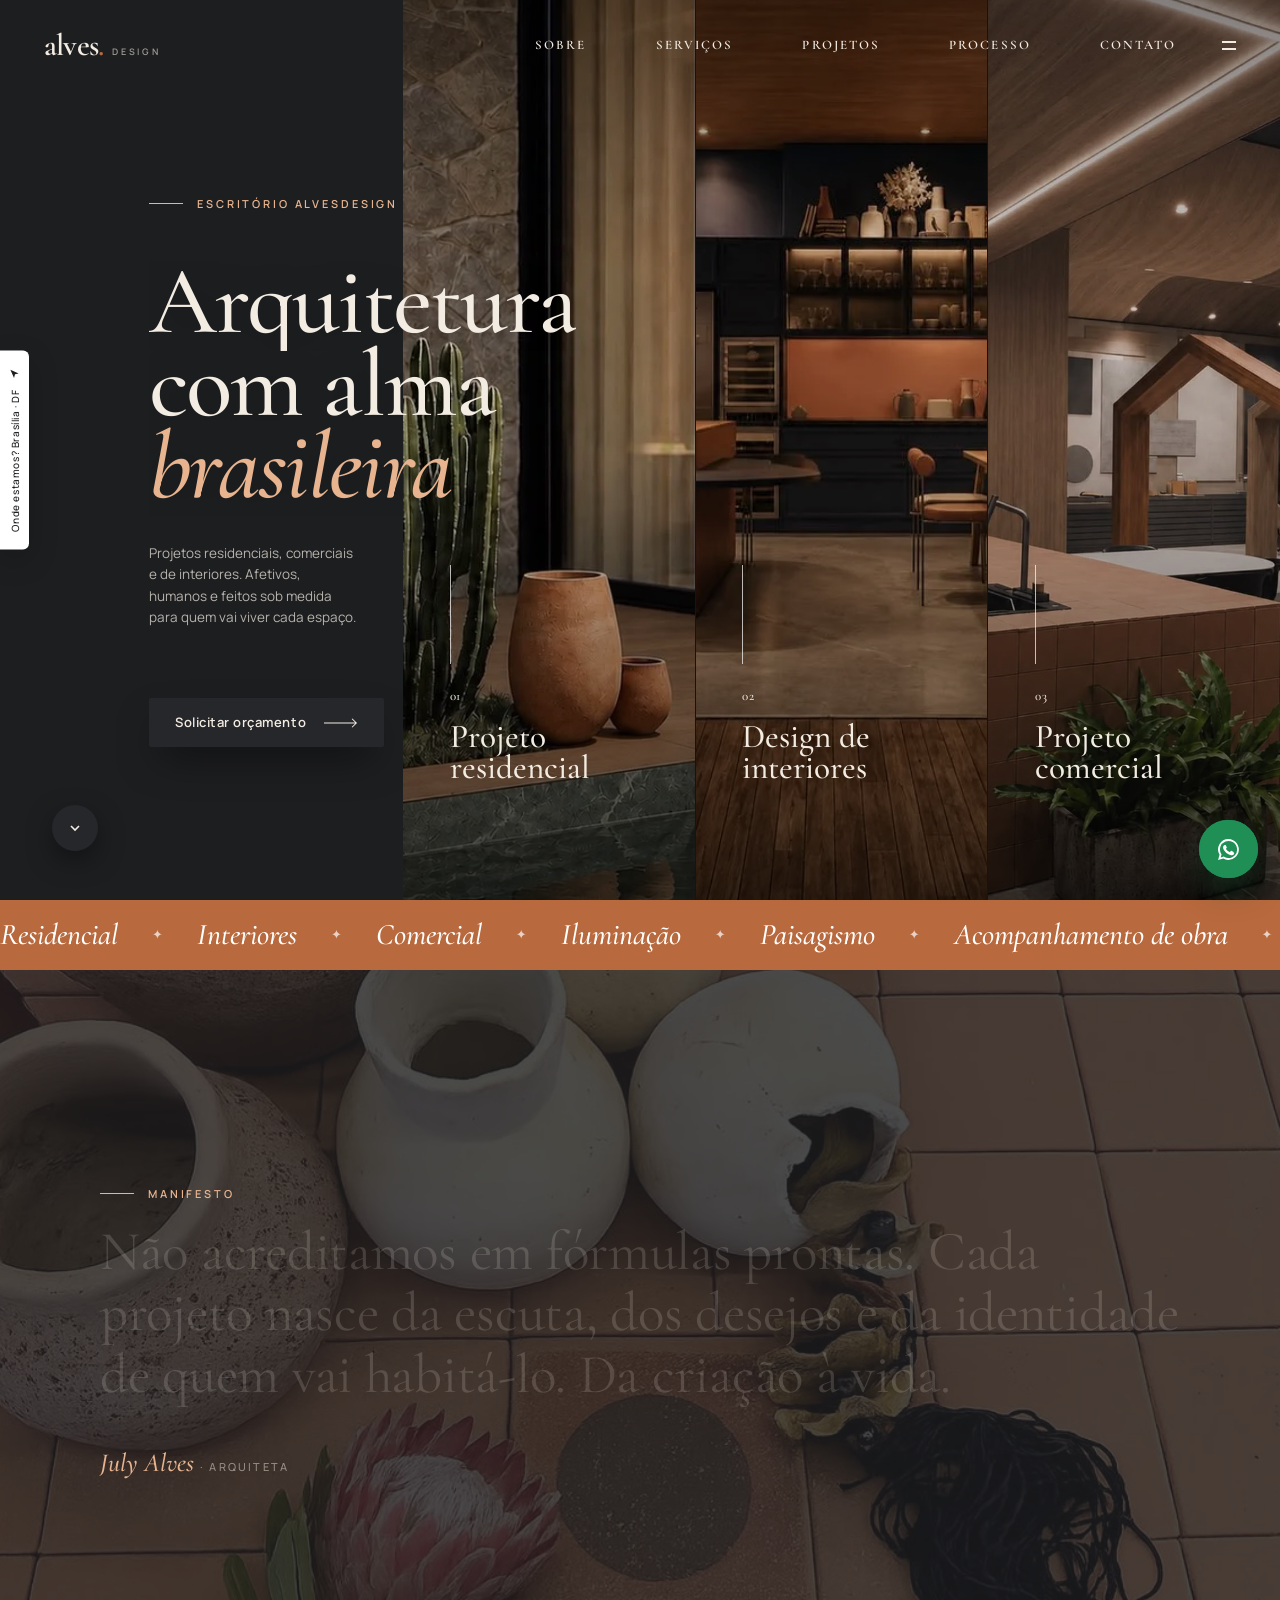
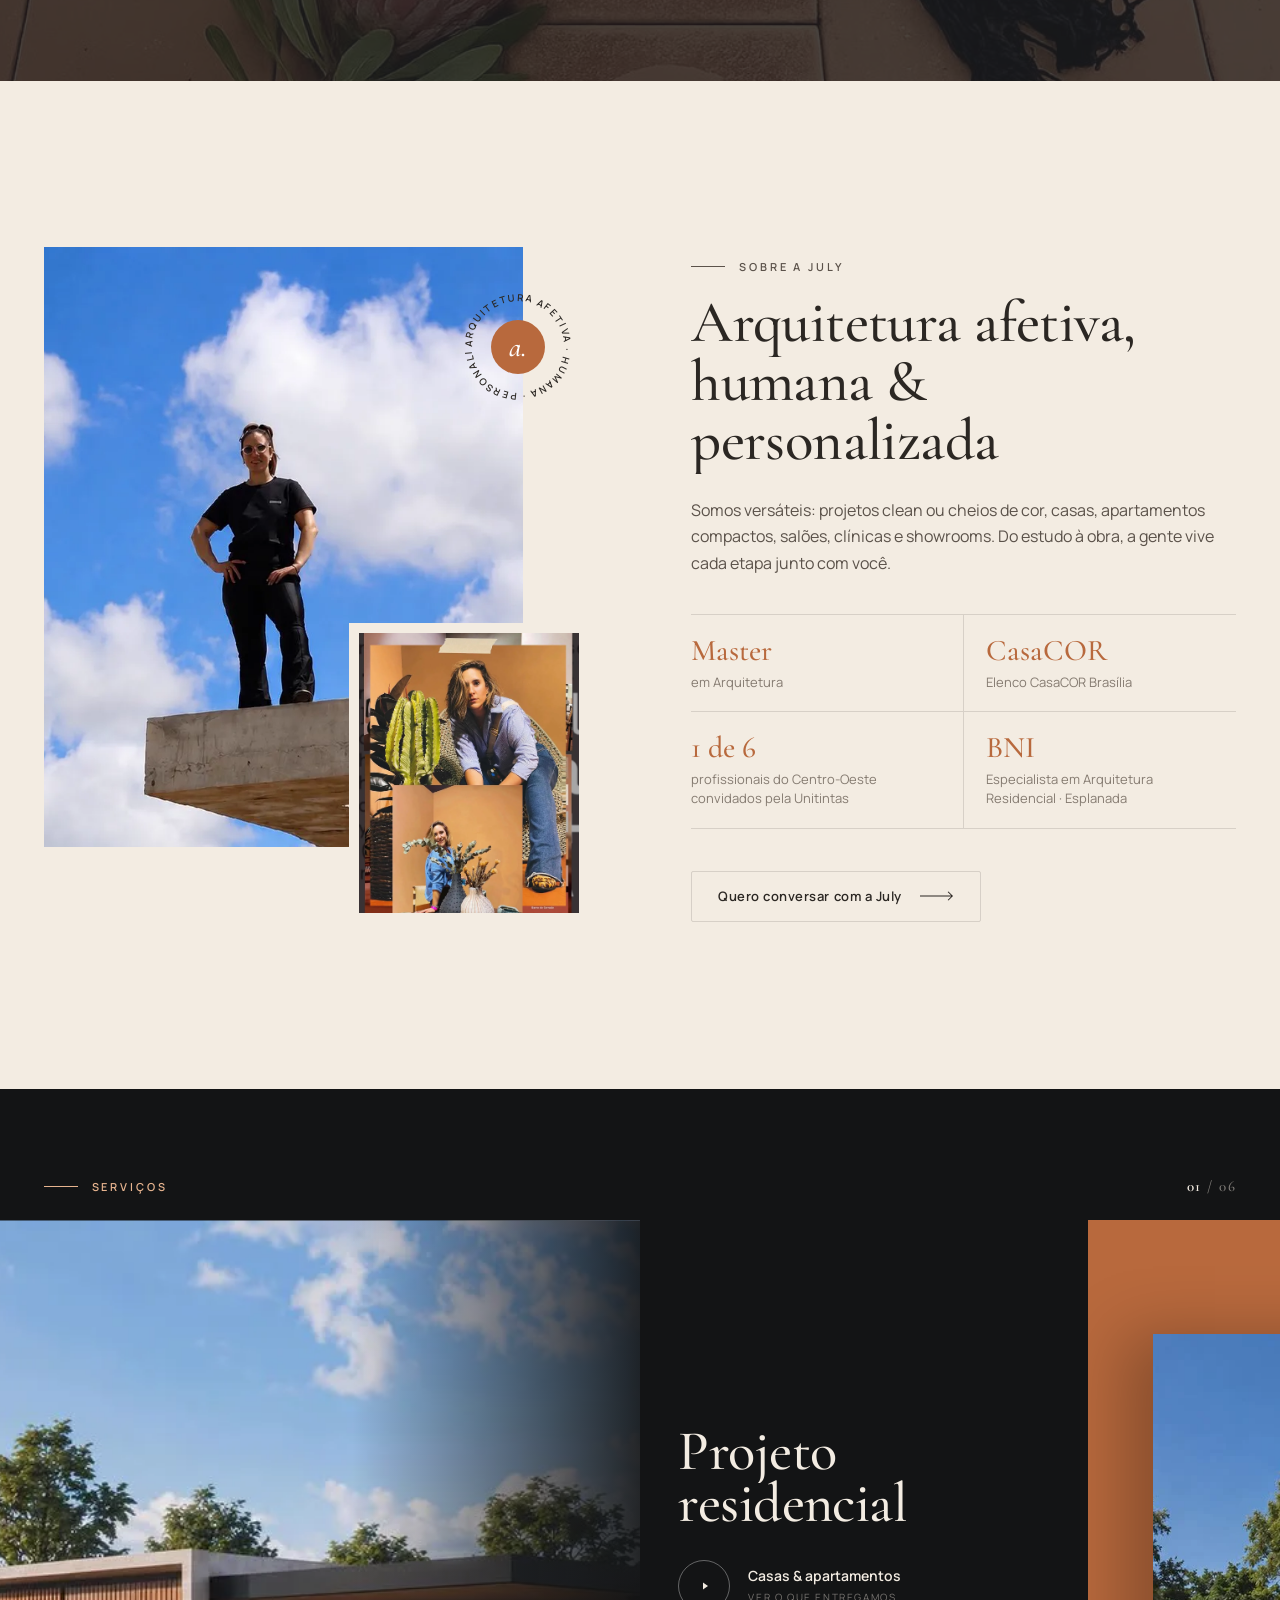
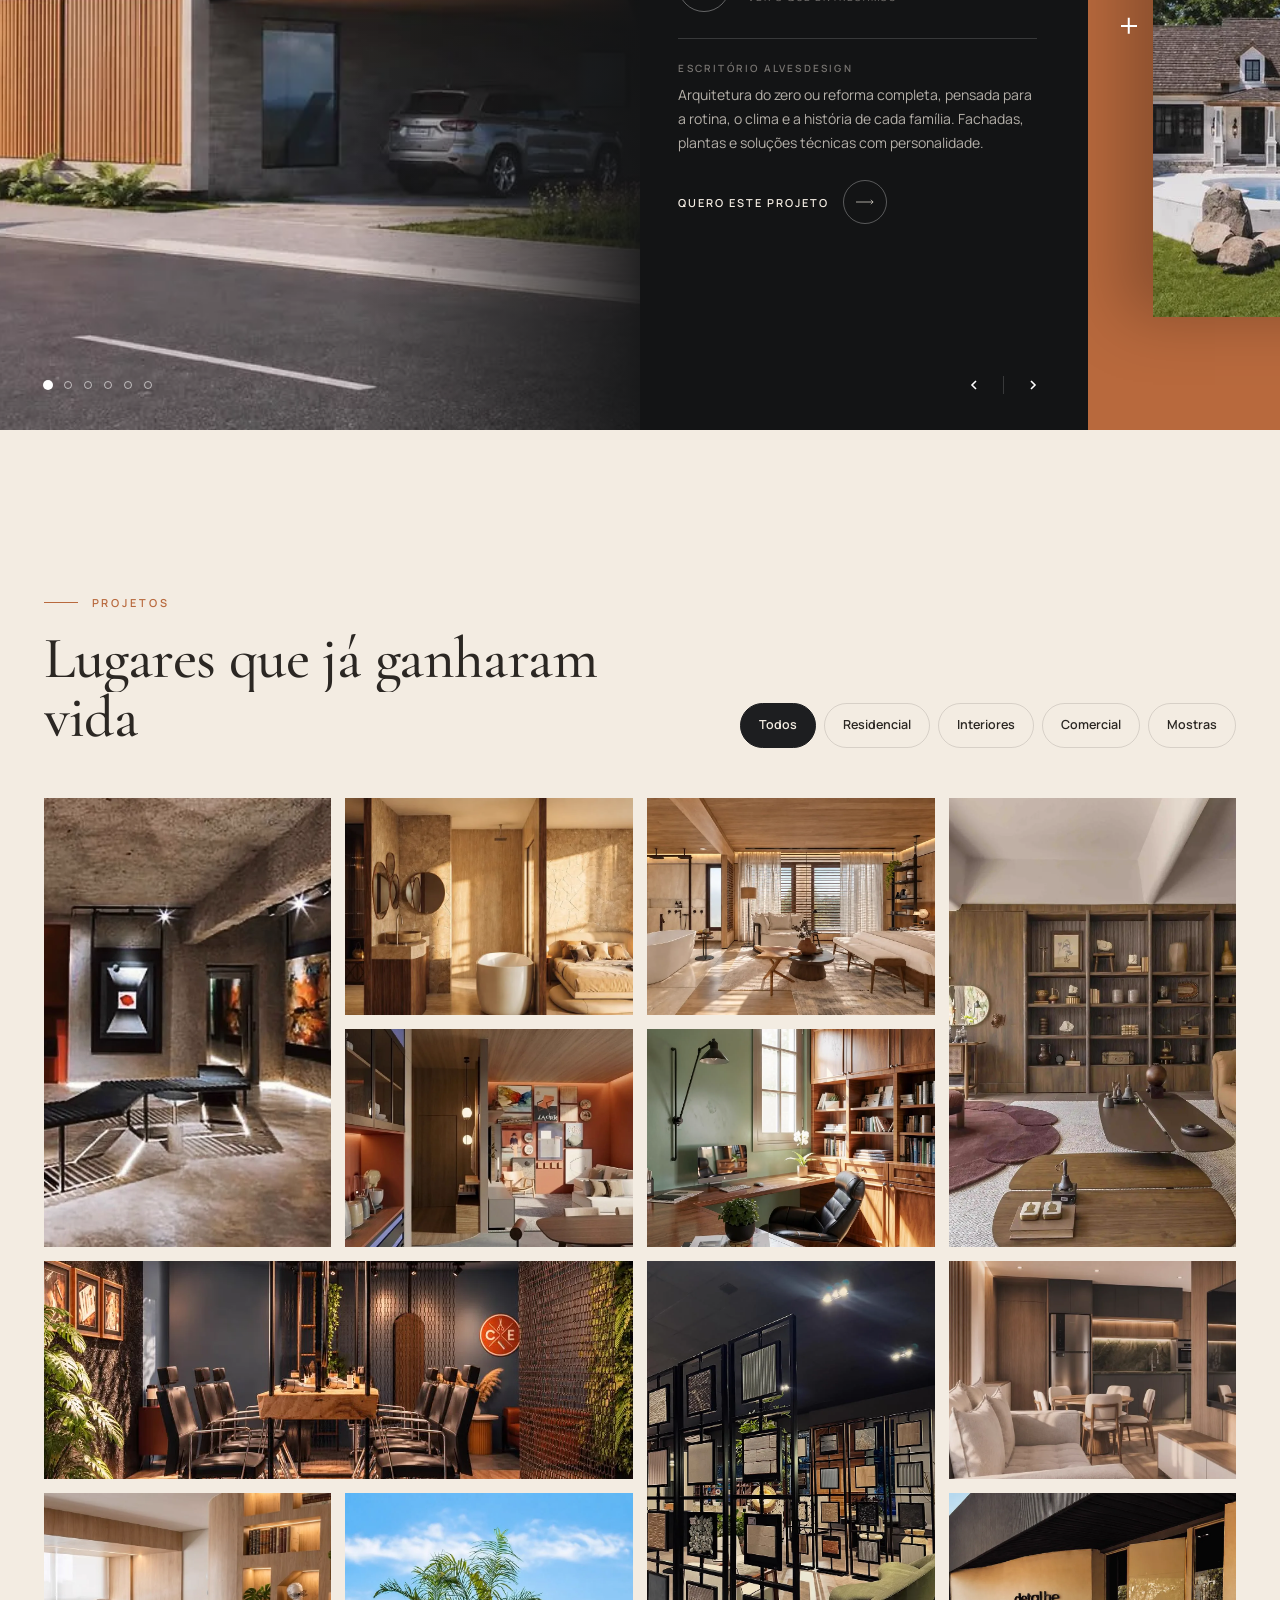
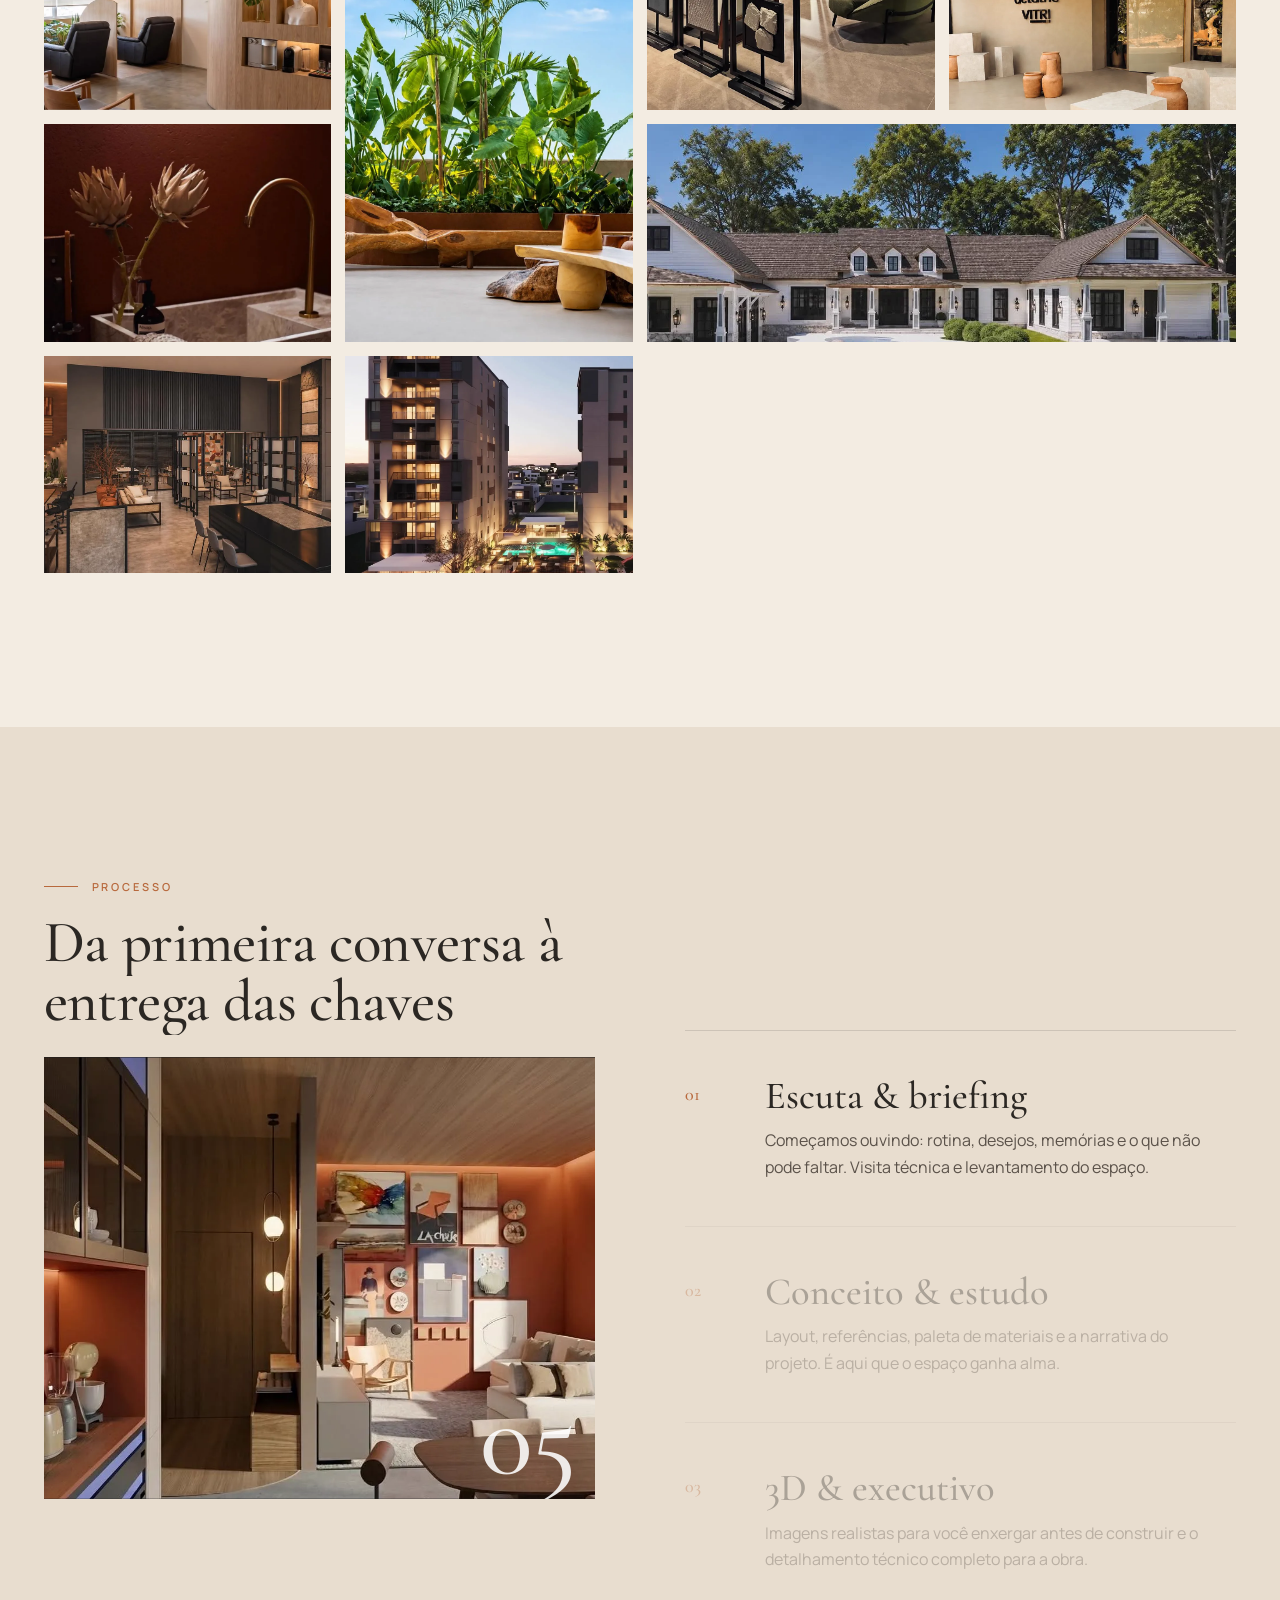
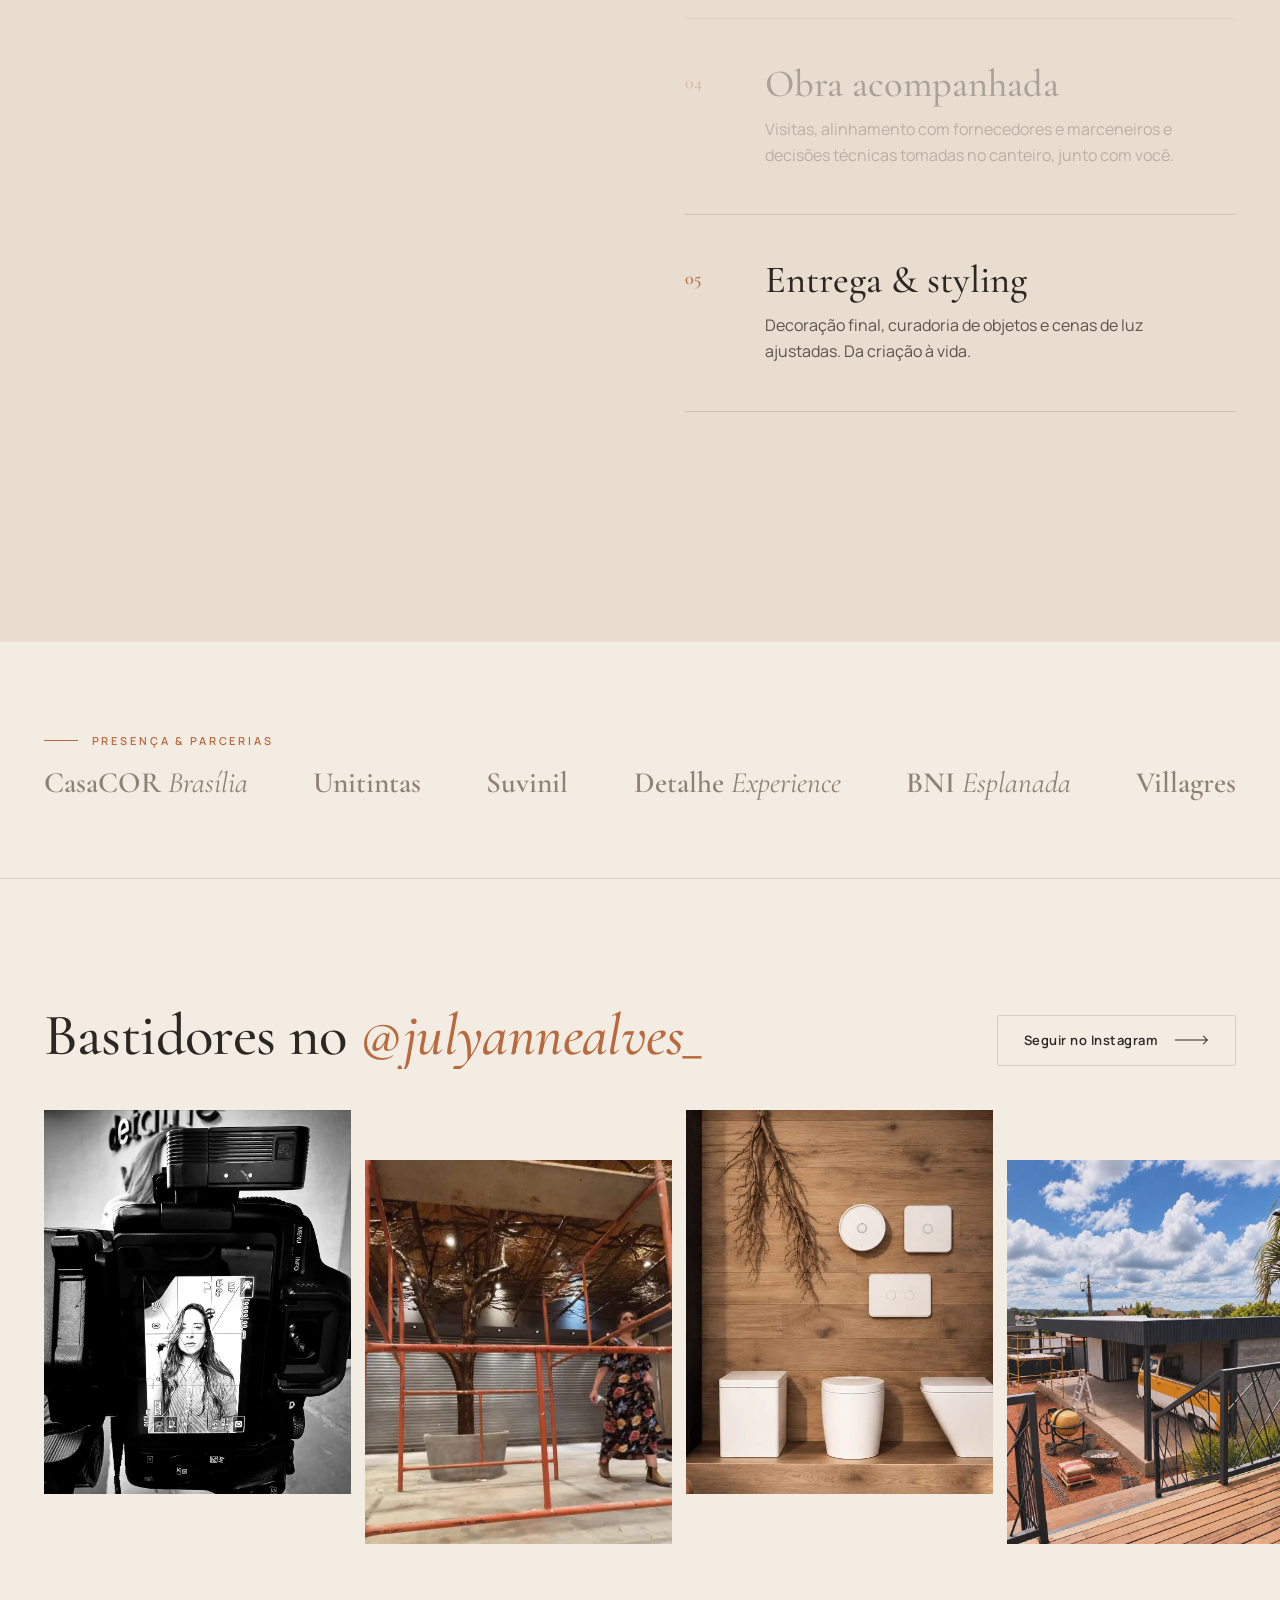
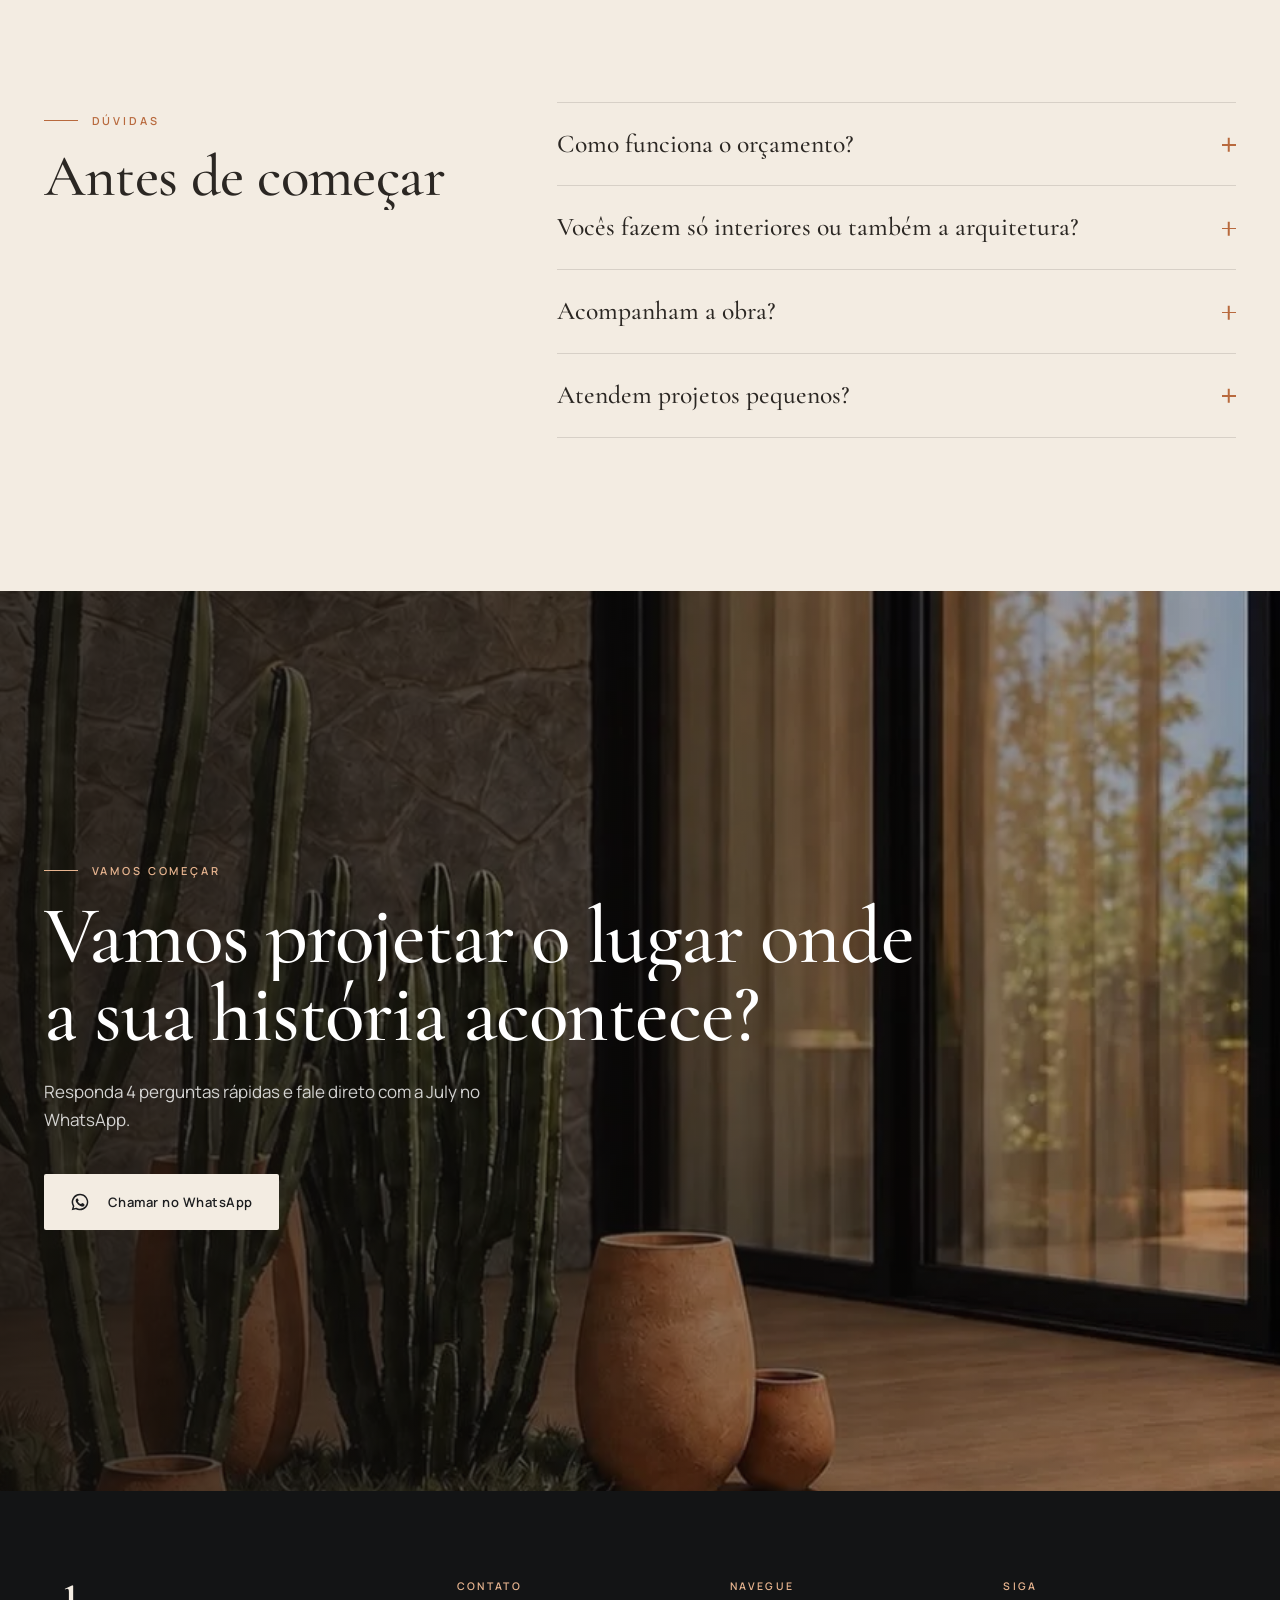
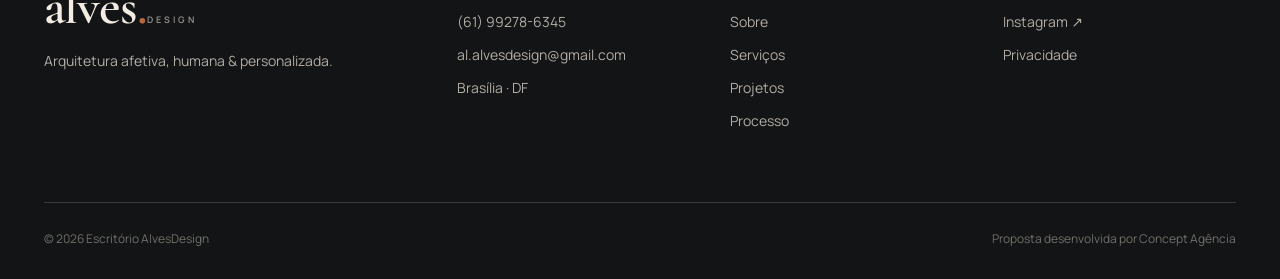
==== index.html @ 984376ba "Landing page Escritório AlvesDesign (proposta de layout) Co-Authored-By: Claude Opus 5.5 <noreply@an" ====
<!doctype html>
<html lang="pt-BR">
<head>
  <meta charset="utf-8">
  <meta name="viewport" content="width=device-width, initial-scale=1">
  <title>Escritório AlvesDesign · Arquitetura com alma brasileira</title>
  <meta name="description" content="Escritório AlvesDesign, da arquiteta July Alves. Projetos residenciais, comerciais e de interiores em Brasília: arquitetura afetiva, humana e personalizada.">
  <meta name="robots" content="noindex, nofollow">
  <meta name="theme-color" content="#1d1e20">
  <link rel="icon" href="data:image/svg+xml,%3Csvg xmlns='http://www.w3.org/2000/svg' viewBox='0 0 64 64'%3E%3Crect width='64' height='64' rx='14' fill='%231d1e20'/%3E%3Ctext x='32' y='44' text-anchor='middle' font-family='Georgia,serif' font-size='38' fill='%23f1e9de'%3Ea%3C/text%3E%3Ccircle cx='47' cy='42' r='4' fill='%23c0703f'/%3E%3C/svg%3E">
  <link rel="preconnect" href="https://fonts.googleapis.com">
  <link rel="preconnect" href="https://fonts.gstatic.com" crossorigin>
  <link href="https://fonts.googleapis.com/css2?family=Cormorant+Garamond:ital,wght@0,400;0,500;0,600;1,400;1,500&family=Manrope:wght@300;400;500;600;700&display=swap" rel="stylesheet">
  <link rel="preload" as="image" href="assets/img/hero-jardim-cactos.webp">
  <link rel="stylesheet" href="assets/css/style.css">
</head>
<body class="is-loading">

  <!-- Abertura -->
  <div class="loader" aria-hidden="true">
    <div class="loader__inner">
      <div class="loader__word"><span>a</span><span>l</span><span>v</span><span>e</span><span>s</span><span class="dot">.</span></div>
      <div class="loader__line"><i></i></div>
      <p class="loader__tag">arquitetura com alma brasileira</p>
    </div>
    <div class="loader__panel"></div><div class="loader__panel"></div><div class="loader__panel"></div><div class="loader__panel"></div>
  </div>

  <!-- Cursor -->
  <div class="cursor" aria-hidden="true"><span class="cursor__label"></span></div>

  <!-- Topo -->
  <header class="nav" id="topo">
    <a href="#inicio" class="logo" aria-label="AlvesDesign, início">
      <span class="logo__word">alves<i>.</i></span><span class="logo__sub">design</span>
    </a>
    <nav class="nav__links" aria-label="Principal">
      <a href="#sobre">Sobre</a>
      <a href="#servicos">Serviços</a>
      <a href="#projetos">Projetos</a>
      <a href="#processo">Processo</a>
      <a href="#contato">Contato</a>
    </nav>
    <button class="nav__burger" aria-label="Abrir menu" aria-expanded="false" aria-controls="menu"><span></span><span></span></button>
  </header>

  <!-- Menu em tela cheia -->
  <div class="menu" id="menu" aria-hidden="true">
    <div class="menu__bg"></div>
    <div class="menu__wrap">
      <ol class="menu__list">
        <li><a href="#sobre" data-img="assets/img/july-ceu.webp"><small>01</small><span>Sobre a July</span></a></li>
        <li><a href="#servicos" data-img="assets/img/hero-casadeadel.webp"><small>02</small><span>Serviços</span></a></li>
        <li><a href="#projetos" data-img="assets/img/p-suite-cobertura.webp"><small>03</small><span>Projetos</span></a></li>
        <li><a href="#processo" data-img="assets/img/equipe-prancheta.webp"><small>04</small><span>Processo</span></a></li>
        <li><a href="#contato" data-img="assets/img/hero-jardim-cactos.webp"><small>05</small><span>Contato</span></a></li>
      </ol>
      <figure class="menu__preview"><img src="assets/img/july-ceu.webp" alt=""></figure>
      <div class="menu__foot">
        <a href="https://www.instagram.com/julyannealves_/" target="_blank" rel="noopener">Instagram ↗</a>
        <button class="link-btn" data-open-lead>WhatsApp ↗</button>
        <span>Brasília · DF</span>
      </div>
    </div>
  </div>

  <!-- Aba lateral -->
  <a class="side-tab" href="#contato" aria-label="Onde estamos">
    <svg viewBox="0 0 24 24" aria-hidden="true"><path d="M3 11 21 3l-8 18-2-8-8-2Z"/></svg>
    <span>Onde estamos? Brasília · DF</span>
  </a>

  <main>
    <!-- HERO -->
    <section class="hero" id="inicio">
      <div class="hero__intro">
        <p class="eyebrow hero__eyebrow"><span>Escritório AlvesDesign</span></p>
        <h1 class="hero__title">
          <span class="line"><span>Arquitetura</span></span>
          <span class="line"><span>com alma</span></span>
          <span class="line"><span><em>brasileira</em></span></span>
        </h1>
        <p class="hero__lead">Projetos residenciais, comerciais e de interiores. Afetivos, humanos e feitos sob medida para quem vai viver cada espaço.</p>
        <button class="btn btn--dark hero__cta" data-open-lead data-cursor="Vamos?">
          <span>Solicitar orçamento</span>
          <svg viewBox="0 0 40 12" aria-hidden="true"><path d="M0 6h38M33 1l5 5-5 5"/></svg>
        </button>
        <a class="hero__scroll" href="#manifesto" aria-label="Rolar para baixo">
          <svg viewBox="0 0 12 12" aria-hidden="true"><path d="M2 4l4 4 4-4"/></svg>
        </a>
      </div>

      <div class="hero__panels">
        <a class="panel" href="#servicos" data-slide="0" data-cursor="Explorar">
          <div class="panel__media"><img src="assets/img/hero-jardim-cactos.webp" alt="Jardim interno com cactos, vasos de cerâmica e espelho d'água"></div>
          <div class="panel__info">
            <i class="panel__rule"></i>
            <small>01</small>
            <h2>Projeto<br>residencial</h2>
            <p>Casas e apartamentos com identidade, do terreno às chaves.</p>
          </div>
        </a>
        <a class="panel" href="#servicos" data-slide="1" data-cursor="Explorar">
          <div class="panel__media"><img src="assets/img/hero-casadeadel.webp" alt="Living integrado com marcenaria escura, cozinha e cactos"></div>
          <div class="panel__info">
            <i class="panel__rule"></i>
            <small>02</small>
            <h2>Design de<br>interiores</h2>
            <p>Marcenaria, materiais, luz e objetos que contam a sua história.</p>
          </div>
        </a>
        <a class="panel" href="#servicos" data-slide="2" data-cursor="Explorar">
          <div class="panel__media"><img src="assets/img/p-showroom-ilha.webp" alt="Showroom com ilha revestida em madeira e forro iluminado"></div>
          <div class="panel__info">
            <i class="panel__rule"></i>
            <small>03</small>
            <h2>Projeto<br>comercial</h2>
            <p>Lojas, salões, clínicas e showrooms que comunicam a marca.</p>
          </div>
        </a>
      </div>
    </section>

    <!-- Faixa -->
    <div class="ticker" aria-hidden="true">
      <div class="ticker__track">
        <span>Residencial</span><i>✦</i><span>Interiores</span><i>✦</i><span>Comercial</span><i>✦</i><span>Iluminação</span><i>✦</i><span>Paisagismo</span><i>✦</i><span>Acompanhamento de obra</span><i>✦</i>
        <span>Residencial</span><i>✦</i><span>Interiores</span><i>✦</i><span>Comercial</span><i>✦</i><span>Iluminação</span><i>✦</i><span>Paisagismo</span><i>✦</i><span>Acompanhamento de obra</span><i>✦</i>
      </div>
    </div>

    <!-- MANIFESTO -->
    <section class="manifesto" id="manifesto">
      <div class="manifesto__media" data-parallax="-12"><img src="assets/img/textura-ceramica.webp" alt="" loading="lazy"></div>
      <div class="wrap">
        <p class="eyebrow eyebrow--light"><span>Manifesto</span></p>
        <blockquote class="manifesto__quote" data-words>
          Não acreditamos em fórmulas prontas. Cada projeto nasce da escuta, dos desejos e da identidade de quem vai habitá-lo. Da criação à vida.
        </blockquote>
        <p class="manifesto__sign">July Alves <span>· arquiteta</span></p>
      </div>
    </section>

    <!-- SOBRE -->
    <section class="about" id="sobre">
      <div class="wrap about__grid">
        <div class="about__media">
          <figure class="about__main reveal-img"><img src="assets/img/july-ceu.webp" alt="Arquiteta July Alves em pé sobre uma laje em balanço, com céu azul ao fundo" loading="lazy"></figure>
          <figure class="about__small reveal-img" data-parallax="10"><img src="assets/img/july-cactos.webp" alt="July Alves em ambiente com cactos e tons terrosos" loading="lazy"></figure>
          <div class="about__badge" aria-hidden="true">
            <svg viewBox="0 0 120 120"><defs><path id="circ" d="M60 60m-46 0a46 46 0 1 1 92 0a46 46 0 1 1-92 0"/></defs><text><textPath href="#circ">arquitetura afetiva · humana · personalizada · </textPath></text></svg>
            <span>a.</span>
          </div>
        </div>
        <div class="about__text">
          <p class="eyebrow"><span>Sobre a July</span></p>
          <h2 class="h2 split">Arquitetura afetiva, humana &amp; personalizada</h2>
          <p class="lead fade-up">O AlvesDesign é o escritório da arquiteta <strong>July Alves</strong>, em Brasília. Aqui, cada projeto é desenvolvido de acordo com as necessidades, os desejos e a identidade de quem vai habitá-lo, com brasilidade, design e afeto em cada detalhe.</p>
          <p class="fade-up">Somos versáteis: projetos clean ou cheios de cor, casas, apartamentos compactos, salões, clínicas e showrooms. Do estudo à obra, a gente vive cada etapa junto com você.</p>
          <ul class="creds">
            <li class="fade-up"><b>Master</b><span>em Arquitetura</span></li>
            <li class="fade-up"><b>CasaCOR</b><span>Elenco CasaCOR Brasília</span></li>
            <li class="fade-up"><b>1 de 6</b><span>profissionais do Centro-Oeste convidados pela Unitintas</span></li>
            <li class="fade-up"><b>BNI</b><span>Especialista em Arquitetura Residencial · Esplanada</span></li>
          </ul>
          <button class="btn btn--line fade-up" data-open-lead data-cursor="Vamos?"><span>Quero conversar com a July</span><svg viewBox="0 0 40 12" aria-hidden="true"><path d="M0 6h38M33 1l5 5-5 5"/></svg></button>
        </div>
      </div>
    </section>

    <!-- SERVIÇOS (slider inspirado no vídeo) -->
    <section class="services" id="servicos" aria-roledescription="carrossel" aria-label="Serviços">
      <div class="services__head wrap">
        <p class="eyebrow eyebrow--light"><span>Serviços</span></p>
        <p class="services__count"><b class="js-cur">01</b> / <span class="js-total">06</span></p>
      </div>

      <div class="stage">
        <div class="stage__slides">
          <article class="slide is-active" data-color="#b8693d" data-key="Projeto residencial" data-alt="assets/img/p-residencia-campo.webp">
            <div class="slide__media"><img src="assets/img/srv-residencial.webp" alt="Fachada residencial com brises de madeira" loading="lazy"></div>
            <div class="slide__text">
              <h3><span>Projeto</span><span>residencial</span></h3>
              <p class="slide__kicker">Casas &amp; apartamentos</p>
              <p>Arquitetura do zero ou reforma completa, pensada para a rotina, o clima e a história de cada família. Fachadas, plantas e soluções técnicas com personalidade.</p>
              <ul class="slide__list"><li>Levantamento e estudo de viabilidade</li><li>Estudo preliminar e anteprojeto</li><li>Projeto legal para aprovação</li><li>Projeto executivo e detalhamentos</li><li>Imagens 3D realistas</li></ul>
            </div>
          </article>
          <article class="slide" data-color="#6f7a52" data-key="Design de interiores" data-alt="assets/img/p-living-corredor.webp">
            <div class="slide__media"><img src="assets/img/p-living-escuro.webp" alt="Living com sofá escuro, marcenaria e plantas" loading="lazy"></div>
            <div class="slide__text">
              <h3><span>Design de</span><span>interiores</span></h3>
              <p class="slide__kicker">Living, suítes, cozinhas</p>
              <p>Ambientes atemporais, com marcenaria sob medida, revestimentos, cores e curadoria de objetos. Projetos que entram ano, saem ano e continuam fazendo sentido.</p>
              <ul class="slide__list"><li>Layout e fluxos</li><li>Marcenaria detalhada</li><li>Paleta de materiais e cores</li><li>Mobiliário e decoração</li><li>Lista de compras com fornecedores</li></ul>
            </div>
          </article>
          <article class="slide" data-color="#a4553a" data-key="Projeto comercial" data-alt="assets/img/p-lifeness.webp">
            <div class="slide__media"><img src="assets/img/srv-comercial.webp" alt="Salão de beleza com bancadas de madeira e iluminação pontual" loading="lazy"></div>
            <div class="slide__text">
              <h3><span>Projeto</span><span>comercial</span></h3>
              <p class="slide__kicker">Lojas, salões, clínicas, showrooms</p>
              <p>Espaços com narrativa e identidade visual, que comunicam atitude e fazem o cliente querer ficar. Projetamos a experiência, não só o ambiente.</p>
              <ul class="slide__list"><li>Conceito alinhado à marca</li><li>Fluxo de atendimento e operação</li><li>Fachada e comunicação visual</li><li>Mobiliário técnico</li><li>Compatibilização com instalações</li></ul>
            </div>
          </article>
          <article class="slide" data-color="#c58b4e" data-key="Projeto de iluminação" data-alt="assets/img/p-lavabo-terracota.webp">
            <div class="slide__media"><img src="assets/img/srv-iluminacao.webp" alt="Lavabo com parede ripada, luz quente e espelho oval" loading="lazy"></div>
            <div class="slide__text">
              <h3><span>Projeto de</span><span>iluminação</span></h3>
              <p class="slide__kicker">Luz que cria atmosfera</p>
              <p>A luz certa revela texturas, valoriza materiais e muda o humor do ambiente. Desenhamos cenas de luz para cada momento do dia.</p>
              <ul class="slide__list"><li>Estudo de cenas e temperaturas</li><li>Luminotécnico</li><li>Especificação de luminárias</li><li>Integração com forro e marcenaria</li><li>Automação de cenas</li></ul>
            </div>
          </article>
          <article class="slide" data-color="#56704a" data-key="Paisagismo" data-alt="assets/img/p-paisagismo-casacor.webp">
            <div class="slide__media"><img src="assets/img/srv-paisagismo.webp" alt="Varanda com jardim tropical e poltronas de couro" loading="lazy"></div>
            <div class="slide__text">
              <h3><span>Paisagismo</span><span>&amp; áreas externas</span></h3>
              <p class="slide__kicker">Brasilidade em cada folha</p>
              <p>Jardins, varandas e áreas de lazer que conversam com a arquitetura e com o clima do cerrado. Verde, pedra natural, madeira e luz quente.</p>
              <ul class="slide__list"><li>Escolha de espécies</li><li>Jardins internos e verticais</li><li>Iluminação externa</li><li>Pisos, decks e espelhos d'água</li><li>Mobiliário externo</li></ul>
            </div>
          </article>
          <article class="slide" data-color="#8b6a4f" data-key="Acompanhamento de obra" data-alt="assets/img/obra-fachada.webp">
            <div class="slide__media"><img src="assets/img/srv-obra.webp" alt="Arquiteta acompanhando obra em andamento" loading="lazy"></div>
            <div class="slide__text">
              <h3><span>Acompanhamento</span><span>de obra</span></h3>
              <p class="slide__kicker">Do papel ao canteiro</p>
              <p>Antes da arquitetura ganhar forma, existe uma história nos bastidores. Estamos na obra para garantir que cada decisão do projeto vire realidade.</p>
              <ul class="slide__list"><li>Visitas técnicas programadas</li><li>Alinhamento com fornecedores</li><li>Gestão de marcenaria e acabamentos</li><li>Ajustes e soluções no canteiro</li><li>Entrega e produção final</li></ul>
            </div>
          </article>
        </div>

        <!-- Coluna de texto ativa (preenchida pelo JS) -->
        <div class="stage__copy">
          <h3 class="stage__title"></h3>
          <div class="stage__play">
            <button class="round-btn js-detail" aria-label="Ver detalhes do serviço" data-cursor="Detalhes"><svg viewBox="0 0 12 12" aria-hidden="true"><path d="M4 2.5 9 6l-5 3.5z"/></svg></button>
            <div><b class="stage__kicker"></b><small>ver o que entregamos</small></div>
          </div>
          <p class="stage__label">Escritório AlvesDesign</p>
          <p class="stage__desc"></p>
          <button class="stage__more js-lead-service" data-cursor="Vamos?"><span>Quero este projeto</span><i><svg viewBox="0 0 40 12" aria-hidden="true"><path d="M0 6h38M33 1l5 5-5 5"/></svg></i></button>
        </div>

        <!-- Painel colorido que espia o próximo serviço -->
        <button class="stage__peek js-detail" aria-label="Ver detalhes do serviço" data-cursor="Detalhes">
          <span class="stage__peek-color"></span>
          <span class="stage__peek-img"><img src="" alt=""></span>
        </button>

        <!-- Expansão + gaveta de detalhes -->
        <div class="stage__flood" aria-hidden="true"></div>
        <aside class="drawer" aria-hidden="true" aria-label="Detalhes do serviço">
          <button class="drawer__back js-close-detail"><svg viewBox="0 0 40 12" aria-hidden="true"><path d="M40 6H2M7 1 2 6l5 5"/></svg> Voltar</button>
          <figure class="drawer__img"><img src="" alt=""></figure>
          <div class="drawer__body">
            <button class="drawer__x js-close-detail" aria-label="Fechar detalhes">✕</button>
            <h4 class="drawer__title"></h4>
            <p class="drawer__kicker"></p>
            <div class="drawer__actions">
              <button class="drawer__fav" type="button"><svg viewBox="0 0 24 24" aria-hidden="true"><path d="M12 20s-7-4.4-7-10a4 4 0 0 1 7-2.6A4 4 0 0 1 19 10c0 5.6-7 10-7 10Z"/></svg> Me identifiquei</button>
              <a class="drawer__share" href="https://www.instagram.com/julyannealves_/" target="_blank" rel="noopener"><svg viewBox="0 0 24 24" aria-hidden="true"><path d="M14 5h5v5M19 5l-9 9M17 14v5H5V7h5"/></svg> Ver no Instagram</a>
            </div>
            <button class="btn btn--outline drawer__cta js-lead-service">Solicitar orçamento</button>
            <p class="drawer__hint">O que está incluso</p>
            <ul class="drawer__list"></ul>
          </div>
        </aside>

        <div class="stage__controls">
          <div class="stage__dots" role="tablist" aria-label="Escolher serviço"></div>
          <div class="stage__arrows">
            <button class="js-prev" aria-label="Serviço anterior"><svg viewBox="0 0 12 12" aria-hidden="true"><path d="M8 2 4 6l4 4"/></svg></button>
            <i></i>
            <button class="js-next" aria-label="Próximo serviço"><svg viewBox="0 0 12 12" aria-hidden="true"><path d="M4 2l4 4-4 4"/></svg></button>
          </div>
        </div>
      </div>
    </section>

    <!-- PROJETOS -->
    <section class="work" id="projetos">
      <div class="wrap">
        <div class="work__head">
          <div>
            <p class="eyebrow"><span>Projetos</span></p>
            <h2 class="h2 split">Lugares que já ganharam vida</h2>
          </div>
          <div class="filters" role="tablist" aria-label="Filtrar projetos">
            <button class="is-on" data-filter="all">Todos</button>
            <button data-filter="residencial">Residencial</button>
            <button data-filter="interiores">Interiores</button>
            <button data-filter="comercial">Comercial</button>
            <button data-filter="mostras">Mostras</button>
          </div>
        </div>

        <div class="gallery">
          <figure class="g-item g--tall" data-cat="mostras"><img src="assets/img/p-casacor-galeria.webp" alt="Espaço autoral com concreto, obras de arte e banco de aço" loading="lazy"><figcaption><small>Mostras</small>Espaço autoral · CasaCOR Brasília</figcaption></figure>
          <figure class="g-item" data-cat="residencial"><img src="assets/img/p-suite-cobertura.webp" alt="Suíte com banheira, pedra natural e madeira" loading="lazy"><figcaption><small>Residencial</small>Suíte cobertura</figcaption></figure>
          <figure class="g-item" data-cat="residencial"><img src="assets/img/hero-suite-master.webp" alt="Suíte master com madeira, cortinas leves e luz natural" loading="lazy"><figcaption><small>Residencial</small>Suíte master</figcaption></figure>
          <figure class="g-item g--tall" data-cat="interiores"><img src="assets/img/p-estante.webp" alt="Living com estante de madeira e tapete orgânico" loading="lazy"><figcaption><small>Interiores</small>Living com estante autoral</figcaption></figure>
          <figure class="g-item" data-cat="interiores"><img src="assets/img/p-living-corredor.webp" alt="Living Casa Déa&amp;Del com pendentes e quadros" loading="lazy"><figcaption><small>Interiores</small>Living Casa Déa&amp;Del</figcaption></figure>
          <figure class="g-item g--wide" data-cat="comercial"><img src="assets/img/srv-comercial.webp" alt="Salão de beleza com estações de madeira" loading="lazy"><figcaption><small>Comercial</small>Salão de beleza</figcaption></figure>
          <figure class="g-item" data-cat="interiores"><img src="assets/img/p-escritorio-residencial.webp" alt="Escritório residencial com parede verde e marcenaria" loading="lazy"><figcaption><small>Interiores</small>Escritório residencial</figcaption></figure>
          <figure class="g-item g--tall" data-cat="comercial"><img src="assets/img/p-showroom-detalhe.webp" alt="Showroom com painéis de revestimentos" loading="lazy"><figcaption><small>Comercial</small>Showroom de revestimentos</figcaption></figure>
          <figure class="g-item" data-cat="residencial"><img src="assets/img/p-loft-parksul.webp" alt="Loft compacto com cozinha integrada" loading="lazy"><figcaption><small>Residencial</small>Loft no ParkSul · 39 m²</figcaption></figure>
          <figure class="g-item" data-cat="comercial"><img src="assets/img/p-lifeness.webp" alt="Sala de soroterapia com poltronas reclináveis e madeira" loading="lazy"><figcaption><small>Comercial</small>Sala de soroterapia · Lifeness</figcaption></figure>
          <figure class="g-item g--tall" data-cat="mostras"><img src="assets/img/p-paisagismo-casacor.webp" alt="Paisagismo tropical com palmeiras e céu azul" loading="lazy"><figcaption><small>Mostras</small>Paisagismo &amp; iluminação · CasaCOR</figcaption></figure>
          <figure class="g-item" data-cat="comercial"><img src="assets/img/p-fachada-vitri.webp" alt="Fachada comercial com vasos de cerâmica" loading="lazy"><figcaption><small>Comercial</small>Fachada comercial · Detalhe</figcaption></figure>
          <figure class="g-item" data-cat="residencial"><img src="assets/img/p-lavabo-terracota.webp" alt="Sala de banho em tons de terracota com metais dourados" loading="lazy"><figcaption><small>Residencial</small>Sala de banho</figcaption></figure>
          <figure class="g-item g--wide" data-cat="residencial"><img src="assets/img/p-residencia-campo.webp" alt="Residência térrea com jardim e piscina" loading="lazy"><figcaption><small>Residencial</small>Residência de campo</figcaption></figure>
          <figure class="g-item" data-cat="comercial"><img src="assets/img/p-comercial-lounge.webp" alt="Lounge comercial com divisórias metálicas" loading="lazy"><figcaption><small>Comercial</small>Lounge de atendimento</figcaption></figure>
          <figure class="g-item" data-cat="residencial"><img src="assets/img/p-edificio.webp" alt="Edifício residencial iluminado ao entardecer" loading="lazy"><figcaption><small>Residencial</small>Residencial multifamiliar</figcaption></figure>
        </div>
      </div>
    </section>

    <!-- PROCESSO -->
    <section class="process" id="processo">
      <div class="wrap process__grid">
        <div class="process__sticky">
          <p class="eyebrow"><span>Processo</span></p>
          <h2 class="h2 split">Da primeira conversa à entrega das chaves</h2>
          <div class="process__frame">
            <img class="is-on" src="assets/img/equipe-prancheta.webp" alt="July e equipe desenhando na prancheta" loading="lazy">
            <img src="assets/img/textura-ceramica.webp" alt="Amostras de cerâmica, vasos e flores" loading="lazy">
            <img src="assets/img/p-suite-cobertura.webp" alt="Imagem 3D de suíte" loading="lazy">
            <img src="assets/img/obra-fachada.webp" alt="Obra em andamento acompanhada pelo escritório" loading="lazy">
            <img src="assets/img/p-living-corredor.webp" alt="Ambiente pronto e decorado" loading="lazy">
            <span class="process__num">01</span>
          </div>
        </div>
        <ol class="steps">
          <li class="step is-on"><span class="step__n">01</span><div><h3>Escuta &amp; briefing</h3><p>Começamos ouvindo: rotina, desejos, memórias e o que não pode faltar. Visita técnica e levantamento do espaço.</p></div></li>
          <li class="step"><span class="step__n">02</span><div><h3>Conceito &amp; estudo</h3><p>Layout, referências, paleta de materiais e a narrativa do projeto. É aqui que o espaço ganha alma.</p></div></li>
          <li class="step"><span class="step__n">03</span><div><h3>3D &amp; executivo</h3><p>Imagens realistas para você enxergar antes de construir e o detalhamento técnico completo para a obra.</p></div></li>
          <li class="step"><span class="step__n">04</span><div><h3>Obra acompanhada</h3><p>Visitas, alinhamento com fornecedores e marceneiros e decisões técnicas tomadas no canteiro, junto com você.</p></div></li>
          <li class="step"><span class="step__n">05</span><div><h3>Entrega &amp; styling</h3><p>Decoração final, curadoria de objetos e cenas de luz ajustadas. Da criação à vida.</p></div></li>
        </ol>
      </div>
    </section>

    <!-- PRESENÇA -->
    <section class="presence">
      <div class="wrap">
        <p class="eyebrow"><span>Presença &amp; parcerias</span></p>
        <ul class="presence__list">
          <li>CasaCOR <em>Brasília</em></li>
          <li>Unitintas</li>
          <li>Suvinil</li>
          <li>Detalhe <em>Experience</em></li>
          <li>BNI <em>Esplanada</em></li>
          <li>Villagres</li>
        </ul>
      </div>
    </section>

    <!-- INSTAGRAM -->
    <section class="insta">
      <div class="wrap insta__head">
        <h2 class="h2 split">Bastidores no <em>@julyannealves_</em></h2>
        <a class="btn btn--line" href="https://www.instagram.com/julyannealves_/" target="_blank" rel="noopener" data-cursor="Seguir"><span>Seguir no Instagram</span><svg viewBox="0 0 40 12" aria-hidden="true"><path d="M0 6h38M33 1l5 5-5 5"/></svg></a>
      </div>
      <div class="insta__rail" data-cursor="Arraste">
        <img src="assets/img/july-camera.webp" alt="" loading="lazy">
        <img src="assets/img/obra-arvores.webp" alt="" loading="lazy">
        <img src="assets/img/textura-madeira.webp" alt="" loading="lazy">
        <img src="assets/img/obra-fachada.webp" alt="" loading="lazy">
        <img src="assets/img/obra-chao.webp" alt="" loading="lazy">
        <img src="assets/img/hero-cozinha-terracota.webp" alt="" loading="lazy">
        <img src="assets/img/july-cactos.webp" alt="" loading="lazy">
      </div>
    </section>

    <!-- DÚVIDAS -->
    <section class="faq">
      <div class="wrap faq__grid">
        <div>
          <p class="eyebrow"><span>Dúvidas</span></p>
          <h2 class="h2 split">Antes de começar</h2>
        </div>
        <div class="faq__list">
          <details><summary>Como funciona o orçamento?<i></i></summary><p>Depois de uma conversa rápida entendemos o tipo de projeto, a metragem e o momento do imóvel. Com isso enviamos uma proposta personalizada, com etapas e prazos.</p></details>
          <details><summary>Vocês fazem só interiores ou também a arquitetura?<i></i></summary><p>Os dois. Fazemos arquitetura residencial e comercial completa, interiores, iluminação e paisagismo, juntos ou separados.</p></details>
          <details><summary>Acompanham a obra?<i></i></summary><p>Sim. Oferecemos acompanhamento com visitas técnicas e alinhamento com fornecedores para que o projeto saia do papel exatamente como foi pensado.</p></details>
          <details><summary>Atendem projetos pequenos?<i></i></summary><p>Claro. De um lavabo ou loft compacto a uma casa inteira: o cuidado é o mesmo. Projetos compactos pedem ainda mais inteligência de espaço.</p></details>
        </div>
      </div>
    </section>

    <!-- CTA FINAL -->
    <section class="final" id="contato">
      <div class="final__media" data-zoom><img src="assets/img/hero-jardim-cactos.webp" alt="" loading="lazy"></div>
      <div class="final__inner wrap">
        <p class="eyebrow eyebrow--light"><span>Vamos começar</span></p>
        <h2 class="final__title split">Vamos projetar o lugar onde a sua história acontece?</h2>
        <p class="final__lead fade-up">Responda 4 perguntas rápidas e fale direto com a July no WhatsApp.</p>
        <button class="btn btn--light fade-up" data-open-lead data-cursor="Vamos?">
          <svg class="wa" viewBox="0 0 24 24" aria-hidden="true"><use href="#i-wa"/></svg>
          <span>Chamar no WhatsApp</span>
        </button>
      </div>
    </section>
  </main>

  <footer class="footer">
    <div class="wrap footer__grid">
      <div>
        <a href="#inicio" class="logo logo--lg"><span class="logo__word">alves<i>.</i></span><span class="logo__sub">design</span></a>
        <p>Arquitetura afetiva, humana &amp; personalizada.</p>
      </div>
      <div>
        <h4>Contato</h4>
        <button class="link-btn" data-open-lead>(61) 99278-6345</button>
        <a href="mailto:al.alvesdesign@gmail.com">al.alvesdesign@gmail.com</a>
        <span>Brasília · DF</span>
      </div>
      <div>
        <h4>Navegue</h4>
        <a href="#sobre">Sobre</a><a href="#servicos">Serviços</a><a href="#projetos">Projetos</a><a href="#processo">Processo</a>
      </div>
      <div>
        <h4>Siga</h4>
        <a href="https://www.instagram.com/julyannealves_/" target="_blank" rel="noopener">Instagram ↗</a>
        <a href="privacidade.html">Privacidade</a>
      </div>
    </div>
    <div class="wrap footer__base">
      <span>© <span class="js-year">2026</span> Escritório AlvesDesign</span>
      <span>Proposta desenvolvida por Concept Agência</span>
    </div>
  </footer>

  <!-- Botão flutuante -->
  <button class="wa-float" data-open-lead aria-label="Chamar no WhatsApp">
    <svg viewBox="0 0 24 24" aria-hidden="true"><use href="#i-wa"/></svg>
    <span>Fale com a July</span>
  </button>

  <!-- Lightbox -->
  <div class="lightbox" aria-hidden="true" role="dialog" aria-label="Projeto ampliado">
    <button class="lightbox__close" aria-label="Fechar">✕</button>
    <button class="lightbox__nav lightbox__prev" aria-label="Anterior"><svg viewBox="0 0 12 12"><path d="M8 2 4 6l4 4"/></svg></button>
    <figure class="lightbox__fig"><img src="" alt=""><figcaption></figcaption></figure>
    <button class="lightbox__nav lightbox__next" aria-label="Próximo"><svg viewBox="0 0 12 12"><path d="M4 2l4 4-4 4"/></svg></button>
  </div>

  <!-- Formulário qualificador -->
  <div class="lead" id="lead" aria-hidden="true">
    <div class="lead__backdrop" data-close-lead></div>
    <div class="lead__box" role="dialog" aria-modal="true" aria-labelledby="lead-title">
      <aside class="lead__aside">
        <img src="assets/img/srv-paisagismo.webp" alt="">
        <div>
          <span class="logo__word">alves<i>.</i></span>
          <p>“Cada projeto nasce da escuta.”</p>
        </div>
      </aside>
      <div class="lead__main">
        <button class="lead__close" data-close-lead aria-label="Fechar">✕</button>
        <div class="lead__progress"><i></i></div>
        <p class="lead__step-label"><span class="js-step">1</span> de 5</p>
        <form class="lead__form" novalidate>
          <fieldset class="q is-on" data-name="projeto">
            <legend id="lead-title">Que tipo de projeto você tem em mente?</legend>
            <div class="opts">
              <label><input type="radio" name="projeto" value="Projeto residencial"><span>Projeto residencial</span></label>
              <label><input type="radio" name="projeto" value="Design de interiores"><span>Design de interiores</span></label>
              <label><input type="radio" name="projeto" value="Projeto comercial"><span>Projeto comercial</span></label>
              <label><input type="radio" name="projeto" value="Projeto de iluminação"><span>Iluminação</span></label>
              <label><input type="radio" name="projeto" value="Paisagismo"><span>Paisagismo</span></label>
              <label><input type="radio" name="projeto" value="Acompanhamento de obra"><span>Acompanhamento de obra</span></label>
            </div>
          </fieldset>
          <fieldset class="q" data-name="momento">
            <legend>Em que momento está o imóvel?</legend>
            <div class="opts">
              <label><input type="radio" name="momento" value="Terreno, vou construir"><span>Terreno, vou construir</span></label>
              <label><input type="radio" name="momento" value="Na planta"><span>Na planta</span></label>
              <label><input type="radio" name="momento" value="Em obra"><span>Em obra</span></label>
              <label><input type="radio" name="momento" value="Pronto, quero reformar"><span>Pronto, quero reformar</span></label>
              <label><input type="radio" name="momento" value="Ponto comercial"><span>Ponto comercial</span></label>
            </div>
          </fieldset>
          <fieldset class="q" data-name="metragem">
            <legend>Qual a metragem aproximada?</legend>
            <div class="opts">
              <label><input type="radio" name="metragem" value="Até 60 m²"><span>Até 60 m²</span></label>
              <label><input type="radio" name="metragem" value="60 a 150 m²"><span>60 a 150 m²</span></label>
              <label><input type="radio" name="metragem" value="150 a 300 m²"><span>150 a 300 m²</span></label>
              <label><input type="radio" name="metragem" value="Acima de 300 m²"><span>Acima de 300 m²</span></label>
              <label><input type="radio" name="metragem" value="Ainda não sei"><span>Ainda não sei</span></label>
            </div>
          </fieldset>
          <fieldset class="q" data-name="prazo">
            <legend>Quando você quer começar?</legend>
            <div class="opts">
              <label><input type="radio" name="prazo" value="O quanto antes"><span>O quanto antes</span></label>
              <label><input type="radio" name="prazo" value="Em até 3 meses"><span>Em até 3 meses</span></label>
              <label><input type="radio" name="prazo" value="De 3 a 6 meses"><span>De 3 a 6 meses</span></label>
              <label><input type="radio" name="prazo" value="Só pesquisando por enquanto"><span>Só pesquisando</span></label>
            </div>
          </fieldset>
          <fieldset class="q q--form" data-name="contato">
            <legend>Para quem a July vai responder?</legend>
            <label class="field"><span>Seu nome</span><input type="text" name="nome" autocomplete="name" required></label>
            <label class="field"><span>WhatsApp</span><input type="tel" name="whatsapp" inputmode="tel" autocomplete="tel" placeholder="(61) 90000-0000" required></label>
            <label class="field"><span>Cidade / bairro <em>(opcional)</em></span><input type="text" name="local" autocomplete="address-level2"></label>
            <label class="check"><input type="checkbox" name="lgpd" required><span>Concordo em ser contatado(a) e com a <a href="privacidade.html" target="_blank">política de privacidade</a>.</span></label>
            <p class="err" role="alert"></p>
          </fieldset>
          <div class="q q--done">
            <div class="done__icon"><svg viewBox="0 0 24 24" aria-hidden="true"><path d="M5 12.5 10 17l9-10"/></svg></div>
            <h3>Prontinho, <span class="js-name"></span>!</h3>
            <p>Abrimos o WhatsApp com o seu resumo. Se não abriu, toque no botão abaixo.</p>
            <a class="btn btn--wa js-wa" href="#" target="_blank" rel="noopener"><svg viewBox="0 0 24 24" aria-hidden="true"><use href="#i-wa"/></svg><span>Continuar no WhatsApp</span></a>
          </div>
          <div class="lead__nav">
            <button type="button" class="lead__back">← Voltar</button>
            <button type="button" class="btn btn--dark lead__next"><span>Continuar</span></button>
          </div>
        </form>
      </div>
    </div>
  </div>

  <svg width="0" height="0" style="position:absolute" aria-hidden="true">
    <symbol id="i-wa" viewBox="0 0 24 24"><path fill="currentColor" d="M12 2a10 10 0 0 0-8.6 15.1L2 22l5-1.3A10 10 0 1 0 12 2Zm0 18.2a8.2 8.2 0 0 1-4.2-1.2l-.3-.2-3 .8.8-2.9-.2-.3A8.2 8.2 0 1 1 12 20.2Zm4.5-6.1c-.2-.1-1.5-.7-1.7-.8s-.4-.1-.6.1l-.8 1c-.1.2-.3.2-.5.1a6.7 6.7 0 0 1-3.3-2.9c-.2-.4.2-.4.7-1.3.1-.2 0-.3 0-.4l-.8-1.8c-.2-.5-.4-.4-.6-.4h-.5a1 1 0 0 0-.7.3 3 3 0 0 0-.9 2.2 5.2 5.2 0 0 0 1.1 2.7 11.8 11.8 0 0 0 4.5 4c1.7.7 2.3.8 3.2.6.5-.1 1.5-.6 1.7-1.2s.2-1.1.1-1.2l-.4-.3Z"/></symbol>
  </svg>

  <script src="https://cdnjs.cloudflare.com/ajax/libs/gsap/3.12.5/gsap.min.js"></script>
  <script src="https://cdnjs.cloudflare.com/ajax/libs/gsap/3.12.5/ScrollTrigger.min.js"></script>
  <script src="https://unpkg.com/lenis@1.1.13/dist/lenis.min.js"></script>
  <script src="assets/js/main.js"></script>
</body>
</html>
---- assets/css/style.css ----
/* =========================================================
   ESCRITÓRIO ALVESDESIGN — estilos
   Referência visual: hero escuro com painéis verticais e
   serifada grande; slider de serviços com painel colorido
   que espia o próximo item e se expande em detalhes.
   ========================================================= */

:root {
  --ink: #1d1e20;
  --ink-2: #26272a;
  --ink-3: #131415;
  --paper: #f3ece2;
  --paper-2: #e8ddcf;
  --clay: #b8693d;
  --clay-2: #9c5130;
  --olive: #6f7a52;
  --text: #2b2723;
  --muted: #857b71;
  --line-d: rgba(255, 255, 255, .16);
  --line-l: rgba(43, 39, 35, .14);
  --serif: "Cormorant Garamond", "Times New Roman", serif;
  --sans: "Manrope", system-ui, sans-serif;
  --ease: cubic-bezier(.77, 0, .175, 1);
  --ease-out: cubic-bezier(.16, 1, .3, 1);
  --pad: clamp(20px, 3.4vw, 48px);
  --peek: #b8693d;
}

*, *::before, *::after { box-sizing: border-box; }
html { -webkit-text-size-adjust: 100%; }
html.lenis, html.lenis body { height: auto; }
.lenis.lenis-smooth { scroll-behavior: auto !important; }
body {
  margin: 0;
  background: var(--paper);
  color: var(--text);
  font: 400 16px/1.65 var(--sans);
  -webkit-font-smoothing: antialiased;
  overflow-x: hidden;
  overflow-x: clip;
}
.hero, .lead__box, .menu, .final, .manifesto { overflow: clip; }
body.is-locked { overflow: hidden; }
img { display: block; max-width: 100%; }
a { color: inherit; text-decoration: none; }
button { font: inherit; color: inherit; background: none; border: 0; padding: 0; cursor: pointer; }
svg { display: block; }
::selection { background: var(--clay); color: #fff; }
:focus-visible { outline: 2px solid var(--clay); outline-offset: 3px; }

.wrap { width: min(1320px, 100% - var(--pad) * 2); margin-inline: auto; }

.eyebrow {
  display: inline-flex; align-items: center; gap: 14px;
  margin: 0 0 22px;
  font: 600 11px/1 var(--sans); letter-spacing: .26em; text-transform: uppercase;
  color: var(--clay);
}
.eyebrow::before { content: ""; width: 34px; height: 1px; background: currentColor; }
.eyebrow--light { color: #e7b48f; }

.h2 {
  margin: 0 0 26px;
  font: 500 clamp(38px, 4.6vw, 70px)/1 var(--serif);
  letter-spacing: -.01em;
}
.h2 em, .final__title em { font-style: italic; color: var(--clay); }
.lead { font-size: 18px; }

/* split lines (JS envolve cada palavra) */
.split .w { display: inline-block; overflow: hidden; vertical-align: top; padding-bottom: .06em; margin-bottom: -.06em; }
.split .w > span { display: inline-block; }

/* ---------- Botões ---------- */
.btn {
  position: relative; display: inline-flex; align-items: center; gap: 18px;
  padding: 18px 26px; border-radius: 2px;
  font: 600 13px/1 var(--sans); letter-spacing: .04em;
  overflow: hidden; isolation: isolate;
  transition: transform .5s var(--ease-out), box-shadow .5s var(--ease-out), color .4s;
}
.btn svg { width: 34px; height: 12px; fill: none; stroke: currentColor; stroke-width: 1.2; transition: transform .5s var(--ease-out); }
.btn:hover svg { transform: translateX(6px); }
.btn::after {
  content: ""; position: absolute; inset: 0; z-index: -1;
  background: var(--clay); transform: translateY(101%);
  transition: transform .55s var(--ease);
}
.btn:hover::after { transform: translateY(0); }
.btn--dark { background: var(--ink-2); color: #f3ece2; box-shadow: 0 18px 40px -12px rgba(0,0,0,.6); }
.btn--dark:hover { transform: translateY(-2px); }
.btn--line { border: 1px solid var(--line-l); }
.btn--line:hover { color: #fff; border-color: var(--clay); }
.btn--light { background: var(--paper); color: var(--ink); }
.btn--light:hover { color: #fff; }
.btn--outline { border: 1px solid var(--ink); justify-content: center; }
.btn--outline:hover { color: #fff; border-color: var(--clay); }
.btn--wa { background: #1f8f55; color: #fff; }
.btn--wa::after { background: #157041; }
.btn .wa, .btn--wa svg { width: 20px; height: 20px; fill: currentColor; stroke: none; }
.link-btn { text-align: left; }

/* ---------- Abertura ---------- */
.loader { position: fixed; inset: 0; z-index: 200; display: grid; place-items: center; pointer-events: none; }
.loader__inner { position: relative; z-index: 2; text-align: center; color: var(--paper); }
.loader__word { display: flex; justify-content: center; font: 500 clamp(64px, 11vw, 150px)/1 var(--serif); overflow: hidden; letter-spacing: -.02em; }
.loader__word span { display: inline-block; transform: translateY(105%); }
.loader__word .dot { color: var(--clay); }
.loader__line { width: 180px; height: 1px; margin: 26px auto 18px; background: rgba(255,255,255,.15); overflow: hidden; }
.loader__line i { display: block; height: 100%; width: 100%; background: var(--clay); transform: scaleX(0); transform-origin: left; }
.loader__tag { margin: 0; font: 500 11px/1 var(--sans); letter-spacing: .3em; text-transform: uppercase; opacity: 0; }
.loader__panel { position: absolute; top: 0; bottom: 0; width: 25.1%; background: var(--ink); }
.loader__panel:nth-of-type(1) { left: 0; }
.loader__panel:nth-of-type(2) { left: 25%; }
.loader__panel:nth-of-type(3) { left: 50%; }
.loader__panel:nth-of-type(4) { left: 75%; }
body:not(.js) .loader { display: none; }

/* ---------- Cursor ---------- */
.cursor {
  position: fixed; left: 0; top: 0; z-index: 300; pointer-events: none;
  width: 14px; height: 14px; margin: -7px 0 0 -7px; border-radius: 50%;
  border: 1px solid rgba(255,255,255,.9); background: rgba(255,255,255,.08);
  mix-blend-mode: difference;
  display: grid; place-items: center;
  transition: width .45s var(--ease-out), height .45s var(--ease-out), margin .45s var(--ease-out), background .3s, opacity .3s;
  opacity: 0;
}
.cursor.is-on { opacity: 1; }
.cursor.is-big { width: 88px; height: 88px; margin: -44px 0 0 -44px; background: #fff; mix-blend-mode: normal; border-color: #fff; }
.cursor.is-down { transform: scale(.85); }
.cursor__label { font: 600 10px/1 var(--sans); letter-spacing: .14em; text-transform: uppercase; color: var(--ink); opacity: 0; transition: opacity .25s; }
.cursor.is-big .cursor__label { opacity: 1; }
@media (hover: none), (pointer: coarse) { .cursor { display: none; } }
@media (hover: hover) and (pointer: fine) { .has-cursor, .has-cursor a, .has-cursor button, .has-cursor label { cursor: none; } }

/* ---------- Topo ---------- */
.nav {
  position: fixed; inset: 0 0 auto; z-index: 90;
  display: flex; align-items: center; justify-content: space-between; gap: 30px;
  padding: 30px var(--pad);
  color: #f3ece2;
  transition: padding .5s var(--ease-out), background .5s, transform .6s var(--ease);
}
.nav.is-scrolled { padding-block: 16px; background: rgba(29,30,32,.86); backdrop-filter: blur(14px); -webkit-backdrop-filter: blur(14px); }
.nav.is-hidden { transform: translateY(-110%); }
.logo { display: inline-flex; align-items: baseline; gap: 8px; line-height: 1; }
.logo__word { font: 600 31px/1 var(--serif); letter-spacing: -.02em; }
.logo__word i { font-style: normal; color: var(--clay); }
.logo__sub { font: 600 9px/1 var(--sans); letter-spacing: .32em; text-transform: uppercase; opacity: .6; }
.logo--lg .logo__word { font-size: 52px; }
.nav__links { display: flex; gap: clamp(26px, 5.4vw, 92px); margin-left: auto; }
.nav__links a {
  position: relative; font: 600 12px/1 var(--serif); font-size: 13px; letter-spacing: .16em; text-transform: uppercase;
}
.nav__links a::after { content: ""; position: absolute; left: 0; right: 0; bottom: -6px; height: 1px; background: currentColor; transform: scaleX(0); transform-origin: right; transition: transform .5s var(--ease); }
.nav__links a:hover::after, .nav__links a.is-active::after { transform: scaleX(1); transform-origin: left; }
.nav__burger { width: 30px; height: 20px; position: relative; display: grid; align-content: center; gap: 5px; z-index: 2; }
.nav__burger span { display: block; height: 2px; width: 14px; margin-left: auto; background: currentColor; transition: transform .5s var(--ease), width .4s; }
.nav__burger:hover span:last-child { width: 22px; }
.menu-open .nav__burger span:first-child { transform: translateY(3.5px) rotate(45deg); width: 20px; }
.menu-open .nav__burger span:last-child { transform: translateY(-3.5px) rotate(-45deg); width: 20px; }

/* ---------- Menu ---------- */
.menu { position: fixed; inset: 0; z-index: 80; visibility: hidden; color: var(--paper); }
.menu__bg { position: absolute; inset: 0; background: var(--ink-3); clip-path: inset(0 0 100% 0); }
.menu__wrap { position: relative; height: 100%; display: grid; grid-template-columns: 1.2fr .8fr; align-items: center; gap: 40px; padding: 120px var(--pad) 40px; }
.menu__list { list-style: none; margin: 0; padding: 0; }
.menu__list li { overflow: hidden; }
.menu__list a { display: flex; align-items: baseline; gap: 22px; padding: 6px 0; font: 500 clamp(44px, 6.4vw, 96px)/1 var(--serif); transform: translateY(105%); transition: color .3s, padding .5s var(--ease-out); }
.menu__list a small { font: 500 12px/1 var(--sans); letter-spacing: .2em; color: var(--clay); }
.menu__list a:hover { color: #e7b48f; padding-left: 18px; }
.menu__preview { margin: 0; aspect-ratio: 4/5; max-height: 64vh; overflow: hidden; clip-path: inset(100% 0 0 0); }
.menu__preview img { width: 100%; height: 100%; object-fit: cover; }
.menu__foot { position: absolute; left: var(--pad); right: var(--pad); bottom: 32px; display: flex; gap: 34px; font-size: 13px; letter-spacing: .08em; opacity: 0; }
.menu__foot span { margin-left: auto; opacity: .5; }

/* ---------- Aba lateral ---------- */
.side-tab {
  position: fixed; left: 0; top: 50%; z-index: 70;
  display: flex; flex-direction: column; align-items: center; gap: 10px;
  padding: 18px 9px; background: #fff; color: var(--ink);
  border-radius: 0 6px 6px 0; box-shadow: 0 10px 30px rgba(0,0,0,.2);
  transform: translate(-100%, -50%); transition: transform .6s var(--ease-out), background .3s;
}
.side-tab.is-in { transform: translate(0, -50%); }
.side-tab:hover { background: var(--clay); color: #fff; }
.side-tab span { writing-mode: vertical-rl; transform: rotate(180deg); font: 500 10px/1 var(--sans); letter-spacing: .06em; }
.side-tab svg { width: 11px; height: 11px; fill: currentColor; transform: rotate(-90deg); }

/* ---------- HERO ---------- */
.hero {
  position: relative; height: 100vh; height: 100svh; min-height: 620px;
  display: grid; grid-template-columns: 31.5% 1fr;
  background: var(--ink); color: #f3ece2; overflow: hidden;
}
.hero__intro { position: relative; z-index: 3; }
.hero__eyebrow { position: absolute; left: 37%; top: 22%; margin: 0; color: #e7b48f; white-space: nowrap; }
.hero__title {
  position: absolute; left: 37%; top: 29%; margin: 0; width: max-content;
  font: 500 clamp(56px, 7.5vw, 134px)/.86 var(--serif); letter-spacing: -.02em;
  pointer-events: none; text-shadow: 0 4px 40px rgba(0,0,0,.25);
}
.hero__title .line { display: block; overflow: hidden; padding-bottom: .08em; margin-bottom: -.08em; }
.hero__title .line > span { display: inline-block; }
.hero__title em { font-style: italic; color: #e7b48f; }
.hero__lead { position: absolute; left: 37%; top: calc(29% + clamp(160px, 22vw, 380px)); width: min(270px, 52%); margin: 0; font-size: 13.5px; line-height: 1.6; color: rgba(243,236,226,.72); }
.hero__cta { position: absolute; left: 37%; bottom: 17%; }
.hero__scroll {
  position: absolute; left: 13%; bottom: 5.5%;
  width: 46px; height: 46px; border-radius: 50%; display: grid; place-items: center;
  background: var(--ink-2); box-shadow: 0 10px 30px -6px rgba(0,0,0,.7);
}
.hero__scroll svg { width: 12px; height: 12px; fill: none; stroke: #f3ece2; stroke-width: 1.6; animation: bob 2.2s var(--ease) infinite; }
@keyframes bob { 0%,100% { transform: translateY(-2px); } 50% { transform: translateY(3px); } }

.hero__panels { display: flex; height: 100%; }
.panel { position: relative; flex: 1 1 0; overflow: hidden; transition: flex-grow .9s var(--ease); }
.panel + .panel { border-left: 1px solid rgba(0,0,0,.35); }
.panel__media { position: absolute; inset: 0; overflow: hidden; }
.panel__media img { width: 100%; height: 100%; object-fit: cover; transform: scale(1.12); transition: transform 1.4s var(--ease-out), filter .8s; filter: brightness(.82) saturate(.92); }
.panel::after { content: ""; position: absolute; inset: 0; background: linear-gradient(180deg, rgba(0,0,0,.35) 0%, transparent 30%, transparent 50%, rgba(0,0,0,.6) 100%); pointer-events: none; }
.panel__info { position: absolute; left: 16%; right: 10%; bottom: 7%; z-index: 2; }
.panel__rule { display: block; width: 1px; height: clamp(50px, 11vh, 110px); background: rgba(255,255,255,.7); margin-bottom: 26px; transform-origin: top; }
.panel__info small { display: block; margin-bottom: 18px; font: 500 13px/1 var(--serif); letter-spacing: .04em; }
.panel__info h2 { margin: 0; font: 500 clamp(28px, 2.6vw, 46px)/.95 var(--serif); }
.panel__info p { margin: 14px 0 0; max-width: 240px; font-size: 13px; line-height: 1.5; color: rgba(255,255,255,.78); opacity: 0; transform: translateY(12px); transition: opacity .5s, transform .6s var(--ease-out); }
@media (hover: hover) {
  .hero__panels:hover .panel { flex-grow: .82; }
  .hero__panels .panel:hover { flex-grow: 1.5; }
  .panel:hover .panel__media img { transform: scale(1.04); filter: brightness(.95) saturate(1); }
  .panel:hover .panel__info p { opacity: 1; transform: none; transition-delay: .25s; }
}

/* ---------- Faixa ---------- */
.ticker { background: var(--clay); color: #fff; overflow: hidden; padding: 20px 0; }
.ticker__track { display: flex; align-items: center; gap: 34px; width: max-content; animation: tick 38s linear infinite; }
.ticker span { font: 500 italic 30px/1 var(--serif); white-space: nowrap; }
.ticker i { font-style: normal; font-size: 13px; opacity: .7; }
@keyframes tick { to { transform: translateX(-50%); } }

/* ---------- Manifesto ---------- */
.manifesto { position: relative; padding: clamp(110px, 16vw, 230px) 0; background: var(--ink); color: var(--paper); overflow: hidden; }
.manifesto__media { position: absolute; inset: -12% 0; opacity: .2; }
.manifesto__media img { width: 100%; height: 100%; object-fit: cover; filter: grayscale(.2); }
.manifesto .wrap { position: relative; max-width: 1080px; }
.manifesto__quote { margin: 0; font: 400 clamp(32px, 4.3vw, 66px)/1.12 var(--serif); letter-spacing: -.005em; }
.manifesto__quote .w { display: inline-block; opacity: .16; transition: opacity .3s; }
.manifesto__sign { margin: 44px 0 0; font: italic 500 26px/1 var(--serif); color: #e7b48f; }
.manifesto__sign span { font: 500 11px/1 var(--sans); letter-spacing: .2em; text-transform: uppercase; color: rgba(243,236,226,.5); font-style: normal; }

/* ---------- Sobre ---------- */
.about { padding: clamp(100px, 13vw, 190px) 0; }
.about__grid { display: grid; grid-template-columns: 1fr 1fr; gap: clamp(40px, 8vw, 130px); align-items: center; }
.about__media { position: relative; padding: 0 12% 14% 0; }
.about__main { margin: 0; aspect-ratio: 4/5; overflow: hidden; }
.about__main img { width: 100%; height: 115%; object-fit: cover; object-position: 50% 0; }
.about__small { position: absolute; right: 0; bottom: 0; width: 44%; aspect-ratio: 4/5; margin: 0; overflow: hidden; border: 10px solid var(--paper); }
.about__small img { width: 100%; height: 100%; object-fit: cover; }
.about__badge { position: absolute; right: 2%; top: 6%; width: 120px; height: 120px; display: grid; place-items: center; }
.about__badge svg { position: absolute; inset: 0; width: 100%; height: 100%; animation: spin 22s linear infinite; }
.about__badge text { font: 600 9.6px var(--sans); letter-spacing: .2em; text-transform: uppercase; fill: var(--text); }
.about__badge span { width: 54px; height: 54px; border-radius: 50%; background: var(--clay); color: #fff; display: grid; place-items: center; font: italic 500 28px/1 var(--serif); }
@keyframes spin { to { transform: rotate(360deg); } }
.about__text p { color: #5b524a; }
.about__text strong { color: var(--text); }
.creds { list-style: none; margin: 38px 0 42px; padding: 0; display: grid; grid-template-columns: 1fr 1fr; border-top: 1px solid var(--line-l); }
.creds li { padding: 20px 18px 20px 0; border-bottom: 1px solid var(--line-l); }
.creds li:nth-child(odd) { border-right: 1px solid var(--line-l); }
.creds li:nth-child(even) { padding-left: 22px; }
.creds b { display: block; font: 500 30px/1.05 var(--serif); color: var(--clay); }
.creds span { display: block; margin-top: 6px; font-size: 13px; line-height: 1.45; color: var(--muted); }

/* reveals */
.reveal-img { clip-path: inset(100% 0 0 0); }
body:not(.js) .reveal-img { clip-path: none; }

/* ---------- Serviços (stage) ---------- */
.services { position: relative; background: var(--ink-3); color: #f3ece2; padding-top: 90px; }
.services__head { display: flex; justify-content: space-between; align-items: center; }
.services__head .eyebrow { margin: 0; }
.services__count { margin: 0; font: 500 15px/1 var(--serif); letter-spacing: .1em; color: rgba(243,236,226,.5); }
.services__count b { color: #f3ece2; font-weight: 600; }

.stage { position: relative; height: max(640px, calc(100vh - 90px)); margin-top: 26px; overflow: hidden; overflow: clip; --peek: #b8693d; }
.drawer__body { box-shadow: -30px 0 60px rgba(0,0,0,.18); }
.stage__slides { position: absolute; inset: 0; }
.slide { position: absolute; inset: 0; pointer-events: none; }
.slide__media { position: absolute; left: 0; top: 0; bottom: 0; width: 50%; overflow: hidden; clip-path: inset(0 100% 0 0); }
.slide.is-active .slide__media { clip-path: inset(0 0 0 0); }
.slide__media img { width: 100%; height: 100%; object-fit: cover; }
.slide__media::after { content: ""; position: absolute; inset: 0; background: linear-gradient(90deg, transparent 55%, rgba(19,20,21,.9)); }
.slide__text { display: none; }

.stage__copy { position: absolute; left: 53%; top: 50%; width: min(400px, 28%); transform: translateY(-50%); z-index: 3; }
.stage__title { margin: 0 0 30px; font: 500 clamp(40px, 4.4vw, 74px)/.92 var(--serif); letter-spacing: -.01em; text-transform: none; }
.stage__title .ln { display: block; overflow: hidden; padding-bottom: .08em; margin-bottom: -.08em; }
.stage__title .ln > span { display: inline-block; }
.stage__play { display: flex; align-items: center; gap: 18px; padding-bottom: 26px; border-bottom: 1px solid var(--line-d); }
.round-btn { width: 52px; height: 52px; border-radius: 50%; border: 1px solid rgba(255,255,255,.35); display: grid; place-items: center; flex: none; transition: background .4s, border-color .4s, transform .5s var(--ease-out); }
.round-btn svg { width: 12px; height: 12px; fill: currentColor; margin-left: 2px; }
.round-btn:hover { background: var(--peek); border-color: var(--peek); transform: scale(1.08); }
.stage__play b { display: block; font: 600 14px/1.25 var(--sans); }
.stage__play small { display: block; margin-top: 4px; font-size: 10px; letter-spacing: .16em; text-transform: uppercase; color: rgba(243,236,226,.45); }
.stage__label { margin: 24px 0 10px; font: 600 10px/1 var(--sans); letter-spacing: .22em; text-transform: uppercase; color: rgba(243,236,226,.45); }
.stage__desc { margin: 0 0 26px; font-size: 14px; line-height: 1.7; color: rgba(243,236,226,.72); min-height: 5.1em; }
.stage__more { display: inline-flex; align-items: center; gap: 14px; font: 600 11px/1 var(--sans); letter-spacing: .18em; text-transform: uppercase; }
.stage__more i { width: 44px; height: 44px; border: 1px solid rgba(255,255,255,.3); border-radius: 50%; display: grid; place-items: center; transition: background .4s, border-color .4s; }
.stage__more svg { width: 18px; height: 10px; fill: none; stroke: currentColor; stroke-width: 1.5; }
.stage__more:hover i { background: var(--peek); border-color: var(--peek); }

.stage__peek { position: absolute; right: 0; top: 0; bottom: 0; width: 15%; z-index: 4; overflow: hidden; transition: width .7s var(--ease); }
.stage__peek:hover { width: 18%; }
.stage__peek-color { position: absolute; inset: 0; background: var(--peek); transition: background .8s var(--ease); }
.stage__peek-img { position: absolute; top: 14%; bottom: 14%; left: 34%; width: 230%; overflow: hidden; box-shadow: -30px 0 60px rgba(0,0,0,.25); }
.stage__peek-img img { width: 100%; height: 100%; object-fit: cover; }
.stage__peek::before, .stage__peek::after { content: ""; position: absolute; left: 17%; top: 50%; z-index: 2; width: 16px; height: 1.5px; background: #fff; transition: transform .6s var(--ease-out); }
.stage__peek::after { transform: rotate(90deg); }
.stage__peek:hover::before { transform: rotate(90deg); }
.stage__peek:hover::after { transform: rotate(180deg); }

.stage__flood { position: absolute; inset: 0; z-index: 6; background: var(--peek); clip-path: inset(0 0 0 85%); visibility: hidden; }
.drawer { position: absolute; inset: 0; z-index: 7; pointer-events: none; visibility: hidden; }
.drawer.is-open { pointer-events: auto; visibility: visible; }
.drawer__back { position: absolute; left: 4%; top: 30px; display: flex; align-items: center; gap: 12px; font: 600 11px/1 var(--sans); letter-spacing: .18em; text-transform: uppercase; color: #fff; opacity: 0; }
.drawer__back svg { width: 30px; height: 12px; fill: none; stroke: currentColor; stroke-width: 1.4; }
.drawer__img { position: absolute; left: 8%; top: 13%; bottom: 13%; width: 46%; margin: 0; overflow: hidden; box-shadow: 0 40px 80px -20px rgba(0,0,0,.45); }
.drawer__img img { width: 100%; height: 100%; object-fit: cover; }
.drawer__body { position: absolute; right: 0; top: 0; bottom: 0; width: 34%; padding: clamp(36px, 5vh, 64px) clamp(26px, 3vw, 48px); background: var(--paper); color: var(--text); overflow-y: auto; transform: translateX(100%); }
.drawer__x { display: none; position: absolute; right: 14px; top: 12px; width: 40px; height: 40px; font-size: 16px; color: var(--muted); }
.drawer__title { margin: 0; font: 600 clamp(30px, 2.6vw, 42px)/1 var(--serif); }
.drawer__kicker { margin: 10px 0 24px; font-size: 11px; letter-spacing: .18em; text-transform: uppercase; color: var(--muted); }
.drawer__actions { display: grid; grid-template-columns: 1fr 1fr; border-block: 1px solid var(--line-l); margin-bottom: 22px; }
.drawer__actions > * { display: flex; align-items: center; justify-content: center; gap: 8px; padding: 14px 8px; font-size: 12px; }
.drawer__actions > * + * { border-left: 1px solid var(--line-l); }
.drawer__actions svg { width: 16px; height: 16px; fill: none; stroke: currentColor; stroke-width: 1.6; }
.drawer__fav.is-on svg { fill: var(--clay); stroke: var(--clay); }
.drawer__cta { width: 100%; padding: 17px; }
.drawer__hint { margin: 30px 0 8px; font: 600 10px/1 var(--sans); letter-spacing: .2em; text-transform: uppercase; color: var(--muted); }
.drawer__list { list-style: none; margin: 0; padding: 0; }
.drawer__list li { display: flex; gap: 14px; align-items: center; padding: 13px 0; border-bottom: 1px solid var(--line-l); font-size: 14px; }
.drawer__list li::before { content: ""; width: 7px; height: 7px; border-radius: 50%; background: var(--peek); flex: none; }

.stage__controls { position: absolute; left: var(--pad); right: 18%; bottom: 28px; z-index: 5; display: flex; justify-content: space-between; align-items: center; }
.stage__dots { display: flex; gap: 12px; }
.stage__dots button { width: 8px; height: 8px; border-radius: 50%; border: 1px solid rgba(255,255,255,.6); transition: background .3s, transform .3s; }
.stage__dots button.is-on { background: #fff; transform: scale(1.25); }
.stage__arrows { display: flex; align-items: center; gap: 12px; }
.stage__arrows i { width: 1px; height: 18px; background: var(--line-d); }
.stage__arrows button { width: 34px; height: 34px; display: grid; place-items: center; border-radius: 50%; transition: background .3s; }
.stage__arrows button:hover { background: rgba(255,255,255,.1); }
.stage__arrows svg { width: 12px; height: 12px; fill: none; stroke: #fff; stroke-width: 1.6; }

/* ---------- Projetos ---------- */
.work { padding: clamp(100px, 12vw, 170px) 0; background: var(--paper); }
.work__head { display: flex; justify-content: space-between; align-items: flex-end; gap: 30px; flex-wrap: wrap; margin-bottom: 50px; }
.work__head .h2 { margin: 0; max-width: 620px; }
.filters { display: flex; flex-wrap: wrap; gap: 8px; }
.filters button { padding: 11px 18px; border: 1px solid var(--line-l); border-radius: 40px; font-size: 12.5px; font-weight: 600; transition: background .3s, color .3s, border-color .3s; }
.filters button:hover { border-color: var(--text); }
.filters button.is-on { background: var(--ink); color: var(--paper); border-color: var(--ink); }

.gallery { display: grid; grid-template-columns: repeat(4, 1fr); grid-auto-rows: clamp(170px, 17vw, 250px); grid-auto-flow: dense; gap: 14px; }
.g-item { position: relative; margin: 0; overflow: hidden; background: var(--paper-2); transition: opacity .5s, transform .6s var(--ease-out); }
.g--tall { grid-row: span 2; }
.g--wide { grid-column: span 2; }
.g-item img { width: 100%; height: 100%; object-fit: cover; transition: transform 1.2s var(--ease-out), filter .6s; }
.g-item::after { content: ""; position: absolute; inset: 0; background: linear-gradient(180deg, transparent 50%, rgba(20,16,12,.75)); opacity: 0; transition: opacity .5s; }
.g-item figcaption { position: absolute; left: 20px; right: 20px; bottom: 18px; z-index: 2; color: #fff; font: 500 23px/1.1 var(--serif); transform: translateY(14px); opacity: 0; transition: transform .6s var(--ease-out), opacity .5s; }
.g-item figcaption small { display: block; margin-bottom: 6px; font: 600 9.5px/1 var(--sans); letter-spacing: .22em; text-transform: uppercase; color: #e7b48f; }
.g-item:hover img { transform: scale(1.06); }
.g-item:hover::after, .g-item:hover figcaption { opacity: 1; }
.g-item:hover figcaption { transform: none; }
.g-item.is-out { display: none; }
@media (hover: none) { .g-item::after, .g-item figcaption { opacity: 1; transform: none; } .g-item figcaption { font-size: 18px; } }

/* ---------- Processo ---------- */
.process { padding: clamp(90px, 11vw, 160px) 0; background: var(--paper-2); }
.process__grid { display: grid; grid-template-columns: 1fr 1fr; gap: clamp(40px, 7vw, 120px); align-items: start; }
.process__sticky { position: sticky; top: 100px; }
.process__frame { position: relative; aspect-ratio: 5/4; overflow: hidden; background: var(--ink); }
.process__frame img { position: absolute; inset: 0; width: 100%; height: 100%; object-fit: cover; clip-path: inset(0 0 100% 0); transition: clip-path 1s var(--ease); }
.process__frame img.is-on { clip-path: inset(0 0 0 0); z-index: 1; }
.process__num { position: absolute; right: 18px; bottom: 6px; z-index: 3; font: 500 110px/1 var(--serif); color: rgba(255,255,255,.88); text-shadow: 0 6px 30px rgba(0,0,0,.3); }
.steps { list-style: none; margin: 0; padding: 18vh 0 10vh; counter-reset: s; }
.step { display: grid; grid-template-columns: 70px 1fr; gap: 10px; padding: 46px 0; border-top: 1px solid var(--line-l); opacity: .32; transition: opacity .6s; }
.step:last-child { border-bottom: 1px solid var(--line-l); }
.step.is-on { opacity: 1; }
.step__n { font: 500 18px/1.9 var(--serif); color: var(--clay); }
.step h3 { margin: 0 0 12px; font: 500 clamp(30px, 3vw, 44px)/1 var(--serif); }
.step p { margin: 0; color: #5b524a; max-width: 440px; }

/* ---------- Presença ---------- */
.presence { padding: 80px 0; border-bottom: 1px solid var(--line-l); }
.presence__list { list-style: none; margin: 0; padding: 0; display: flex; flex-wrap: wrap; justify-content: space-between; gap: 20px 40px; }
.presence__list li { font: 600 clamp(22px, 2.3vw, 34px)/1 var(--serif); color: #8d8276; transition: color .3s; }
.presence__list li em { font-weight: 400; }
.presence__list li:hover { color: var(--clay); }

/* ---------- Instagram ---------- */
.insta { padding: clamp(90px, 10vw, 140px) 0; overflow: hidden; }
.insta__head { display: flex; justify-content: space-between; align-items: flex-end; gap: 24px; flex-wrap: wrap; margin-bottom: 44px; }
.insta__head .h2 { margin: 0; }
.insta__rail { display: flex; gap: 14px; padding-inline: var(--pad); overflow-x: auto; scrollbar-width: none; cursor: grab; user-select: none; }
.insta__rail::-webkit-scrollbar { display: none; }
.insta__rail.is-drag { cursor: grabbing; }
.insta__rail img { flex: none; height: clamp(260px, 30vw, 420px); width: auto; aspect-ratio: 4/5; object-fit: cover; pointer-events: none; transition: transform .6s var(--ease-out); }
.insta__rail img:nth-child(even) { margin-top: 50px; }

/* ---------- Dúvidas ---------- */
.faq { padding: 30px 0 clamp(100px, 12vw, 160px); }
.faq__grid { display: grid; grid-template-columns: .8fr 1.2fr; gap: 60px; }
.faq details { border-bottom: 1px solid var(--line-l); }
.faq details:first-child { border-top: 1px solid var(--line-l); }
.faq summary { list-style: none; display: flex; justify-content: space-between; align-items: center; gap: 20px; padding: 26px 0; cursor: pointer; font: 500 clamp(22px, 2vw, 28px)/1.2 var(--serif); }
.faq summary::-webkit-details-marker { display: none; }
.faq summary i { position: relative; width: 14px; height: 14px; flex: none; }
.faq summary i::before, .faq summary i::after { content: ""; position: absolute; left: 0; top: 50%; width: 100%; height: 1.5px; background: var(--clay); transition: transform .4s var(--ease); }
.faq summary i::after { transform: rotate(90deg); }
.faq details[open] summary i::after { transform: rotate(0); }
.faq details p { margin: -6px 0 26px; max-width: 620px; color: #5b524a; }

/* ---------- CTA final ---------- */
.final { position: relative; min-height: 100vh; display: grid; align-items: center; color: #fff; overflow: hidden; background: var(--ink); }
.final__media { position: absolute; inset: 0; }
.final__media img { width: 100%; height: 100%; object-fit: cover; transform: scale(1.25); }
.final::after { content: ""; position: absolute; inset: 0; background: linear-gradient(90deg, rgba(15,13,11,.82) 0%, rgba(15,13,11,.45) 60%, rgba(15,13,11,.2)); }
.final__inner { position: relative; z-index: 2; padding: 140px 0; }
.final__title { margin: 0 0 24px; max-width: 900px; font: 500 clamp(44px, 6.4vw, 104px)/.95 var(--serif); letter-spacing: -.015em; }
.final__lead { margin: 0 0 40px; max-width: 460px; font-size: 17px; color: rgba(255,255,255,.8); }

/* ---------- Rodapé ---------- */
.footer { background: var(--ink-3); color: rgba(243,236,226,.7); padding: 90px 0 30px; font-size: 14px; }
.footer__grid { display: grid; grid-template-columns: 1.6fr 1fr 1fr 1fr; gap: 40px; padding-bottom: 60px; border-bottom: 1px solid var(--line-d); }
.footer__grid .logo { color: var(--paper); margin-bottom: 16px; }
.footer__grid h4 { margin: 0 0 18px; font: 600 10.5px/1 var(--sans); letter-spacing: .22em; text-transform: uppercase; color: #e7b48f; }
.footer__grid div > a, .footer__grid div > span, .footer__grid div > .link-btn { display: block; margin-bottom: 10px; transition: color .3s; }
.footer__grid a:hover, .footer__grid .link-btn:hover { color: #fff; }
.footer__base { display: flex; justify-content: space-between; gap: 20px; flex-wrap: wrap; padding-top: 26px; font-size: 12px; opacity: .6; }

/* ---------- WhatsApp flutuante ---------- */
.wa-float {
  position: fixed; right: 22px; bottom: 22px; z-index: 85;
  display: flex; align-items: center; gap: 0; height: 58px; padding: 0 17px;
  border-radius: 40px; background: #1f8f55; color: #fff;
  box-shadow: 0 14px 34px -8px rgba(15,80,45,.6);
  transform: translateY(140%); transition: transform .7s var(--ease-out), gap .5s var(--ease-out), background .3s;
}
.wa-float.is-in { transform: none; }
.wa-float svg { width: 25px; height: 25px; flex: none; }
.wa-float span { max-width: 0; overflow: hidden; white-space: nowrap; font: 600 13.5px/1 var(--sans); transition: max-width .6s var(--ease-out); }
.wa-float:hover { gap: 10px; background: #157041; }
.wa-float:hover span { max-width: 160px; }
.wa-float::before { content: ""; position: absolute; inset: 0; border-radius: inherit; border: 2px solid #1f8f55; animation: ping 2.6s var(--ease-out) infinite; }
@keyframes ping { 0% { transform: scale(1); opacity: .7; } 80%, 100% { transform: scale(1.45); opacity: 0; } }

/* ---------- Lightbox ---------- */
.lightbox { position: fixed; inset: 0; z-index: 150; display: grid; place-items: center; background: rgba(12,11,10,.94); visibility: hidden; opacity: 0; transition: opacity .4s, visibility .4s; }
.lightbox.is-open { visibility: visible; opacity: 1; }
.lightbox__fig { margin: 0; max-width: min(1100px, 86vw); }
.lightbox__fig img { max-height: 80vh; width: auto; margin: auto; }
.lightbox__fig figcaption { margin-top: 16px; text-align: center; color: var(--paper); font: 500 24px/1.2 var(--serif); }
.lightbox__fig figcaption small { display: block; font: 600 10px/1 var(--sans); letter-spacing: .22em; text-transform: uppercase; color: #e7b48f; margin-bottom: 8px; }
.lightbox__close { position: absolute; right: 26px; top: 22px; color: #fff; font-size: 22px; width: 48px; height: 48px; }
.lightbox__nav { position: absolute; top: 50%; width: 54px; height: 54px; margin-top: -27px; border-radius: 50%; border: 1px solid rgba(255,255,255,.3); display: grid; place-items: center; transition: background .3s; }
.lightbox__nav:hover { background: var(--clay); border-color: var(--clay); }
.lightbox__nav svg { width: 14px; height: 14px; fill: none; stroke: #fff; stroke-width: 1.6; }
.lightbox__prev { left: 3vw; } .lightbox__next { right: 3vw; }

/* ---------- Formulário qualificador ---------- */
.lead { position: fixed; inset: 0; z-index: 160; display: grid; place-items: center; padding: 20px; visibility: hidden; }
.lead.is-open { visibility: visible; }
.lead__backdrop { position: absolute; inset: 0; background: rgba(14,12,10,.72); backdrop-filter: blur(6px); -webkit-backdrop-filter: blur(6px); opacity: 0; transition: opacity .5s; }
.lead.is-open .lead__backdrop { opacity: 1; }
.lead__box { position: relative; width: min(960px, 100%); max-height: calc(100vh - 40px); max-height: calc(100dvh - 40px); display: grid; grid-template-columns: 36% 1fr; background: var(--paper); overflow: hidden; clip-path: inset(50% 0 50% 0); transition: clip-path .8s var(--ease); }
.lead.is-open .lead__box { clip-path: inset(0 0 0 0); }
.lead__aside { position: relative; color: #fff; }
.lead__aside img { position: absolute; inset: 0; width: 100%; height: 100%; object-fit: cover; }
.lead__aside::after { content: ""; position: absolute; inset: 0; background: linear-gradient(180deg, rgba(0,0,0,.1), rgba(0,0,0,.65)); }
.lead__aside div { position: absolute; left: 30px; right: 30px; bottom: 30px; z-index: 2; }
.lead__aside .logo__word { font-size: 40px; }
.lead__aside p { margin: 10px 0 0; font: italic 500 22px/1.25 var(--serif); }
.lead__main { position: relative; padding: 46px clamp(24px, 4vw, 54px) 34px; overflow-y: auto; display: flex; flex-direction: column; }
.lead__close { position: absolute; right: 18px; top: 14px; width: 40px; height: 40px; font-size: 18px; color: var(--muted); }
.lead__progress { height: 2px; background: var(--line-l); margin-right: 40px; }
.lead__progress i { display: block; height: 100%; width: 20%; background: var(--clay); transition: width .6s var(--ease); }
.lead__step-label { margin: 14px 0 26px; font: 600 10.5px/1 var(--sans); letter-spacing: .22em; text-transform: uppercase; color: var(--muted); }
.lead__form { flex: 1; display: flex; flex-direction: column; }
.q { display: none; border: 0; margin: 0; padding: 0; min-width: 0; }
.q.is-on { display: block; animation: qIn .6s var(--ease-out); }
@keyframes qIn { from { opacity: 0; transform: translateX(24px); } to { opacity: 1; transform: none; } }
.q legend { padding: 0; margin-bottom: 26px; font: 500 clamp(28px, 3vw, 38px)/1.05 var(--serif); color: var(--text); }
.opts { display: grid; grid-template-columns: 1fr 1fr; gap: 10px; }
.opts label { position: relative; cursor: pointer; }
.opts input { position: absolute; opacity: 0; pointer-events: none; }
.opts span { display: flex; align-items: center; gap: 12px; min-height: 56px; padding: 14px 16px; border: 1px solid var(--line-l); background: #fff; font-size: 14px; font-weight: 500; transition: border-color .3s, background .3s, color .3s; }
.opts span::before { content: ""; width: 16px; height: 16px; flex: none; border-radius: 50%; border: 1.5px solid #c9bdb0; transition: border .3s, background .3s; }
.opts label:hover span { border-color: var(--clay); }
.opts input:checked + span { border-color: var(--clay); background: #fbf2ea; }
.opts input:checked + span::before { border: 5px solid var(--clay); }
.opts input:focus-visible + span { outline: 2px solid var(--clay); outline-offset: 2px; }
.field { display: block; margin-bottom: 16px; }
.field span { display: block; margin-bottom: 6px; font-size: 12px; font-weight: 600; letter-spacing: .04em; color: var(--muted); }
.field em { font-style: normal; font-weight: 400; }
.field input { width: 100%; height: 52px; padding: 0 16px; border: 1px solid var(--line-l); background: #fff; font: 500 15px var(--sans); color: var(--text); border-radius: 0; transition: border-color .3s; }
.field input:focus { outline: 0; border-color: var(--clay); }
.field input.is-bad { border-color: #c0392b; }
.check { display: flex; gap: 12px; align-items: flex-start; font-size: 12.5px; color: var(--muted); cursor: pointer; }
.check input { margin-top: 3px; accent-color: var(--clay); width: 16px; height: 16px; flex: none; }
.check a { text-decoration: underline; }
.err { min-height: 20px; margin: 10px 0 0; font-size: 13px; color: #b03a2e; }
.q--done { text-align: center; padding: 20px 0; }
.q--done.is-on { display: block; }
.done__icon { width: 74px; height: 74px; margin: 0 auto 22px; border-radius: 50%; background: #1f8f55; display: grid; place-items: center; }
.done__icon svg { width: 34px; height: 34px; fill: none; stroke: #fff; stroke-width: 2; stroke-dasharray: 30; stroke-dashoffset: 30; }
.q--done.is-on .done__icon svg { animation: draw .8s .2s var(--ease-out) forwards; }
@keyframes draw { to { stroke-dashoffset: 0; } }
.q--done h3 { margin: 0 0 10px; font: 500 38px/1.05 var(--serif); }
.q--done p { margin: 0 auto 26px; max-width: 360px; color: var(--muted); }
.lead__nav { display: flex; justify-content: space-between; align-items: center; margin-top: auto; padding-top: 28px; }
.lead__back { font-size: 13px; font-weight: 600; color: var(--muted); visibility: hidden; }
.lead__back.is-on { visibility: visible; }
.lead__next[disabled] { opacity: .35; pointer-events: none; }
.lead.is-done .lead__nav, .lead.is-done .lead__step-label { display: none; }

/* ---------- Responsivo ---------- */
@media (max-width: 1100px) {
  .nav__links { display: none; }
  .hero { grid-template-columns: 1fr; grid-template-rows: auto 1fr; height: auto; min-height: 0; }
  .hero__intro { padding: 130px var(--pad) 50px; }
  .hero__eyebrow, .hero__title, .hero__lead, .hero__cta { position: static; }
  .hero__eyebrow { margin-bottom: 22px; }
  .hero__title { width: auto; margin-bottom: 24px; font-size: clamp(54px, 12vw, 104px); }
  .hero__lead { width: auto; max-width: 420px; margin-bottom: 30px; font-size: 15px; }
  .hero__scroll { display: none; }
  .hero__panels { height: 72vh; min-height: 460px; }
  .panel__info { left: 10%; }
  .panel__info p { display: none; }

  .about__grid, .process__grid, .faq__grid { grid-template-columns: 1fr; }
  .about__badge { left: auto; right: 6%; top: -30px; }
  .process__sticky { position: relative; top: 0; }
  .steps { padding: 0; }
  .step { opacity: 1; }

  .stage { height: auto; min-height: 0; padding-bottom: 90px; }
  .stage__slides { position: relative; height: 56vh; min-height: 340px; }
  .slide__media { width: 100%; }
  .slide__media::after { background: linear-gradient(180deg, transparent 60%, rgba(19,20,21,.85)); }
  .stage__copy { position: relative; left: auto; top: auto; transform: none; width: auto; padding: 34px var(--pad) 0; }
  .stage__peek { top: 0; bottom: auto; height: 56vh; min-height: 340px; width: 18%; }
  .stage__peek:hover { width: 18%; }
  .stage__controls { right: var(--pad); }
  .drawer__img { display: none; }
  .drawer__body { width: 100%; top: auto; height: 86%; transform: translateY(100%); }
  .drawer__back { display: none; }
  .drawer__x { display: block; }
  .gallery { grid-template-columns: repeat(2, 1fr); }
  .footer__grid { grid-template-columns: 1fr 1fr; }
}
@media (max-width: 700px) {
  .side-tab { display: none; }
  .nav { padding: 22px var(--pad); }
  .hero__panels { flex-direction: column; height: auto; }
  .panel { height: 44vh; min-height: 260px; flex: none; }
  .panel + .panel { border-left: 0; border-top: 1px solid rgba(0,0,0,.4); }
  .panel__rule { height: 40px; margin-bottom: 16px; }
  .ticker span { font-size: 22px; }
  .about__media { padding: 0 8% 18% 0; }
  .about__badge { width: 96px; height: 96px; }
  .creds { grid-template-columns: 1fr; }
  .creds li:nth-child(odd) { border-right: 0; }
  .creds li:nth-child(even) { padding-left: 0; }
  .services { padding-top: 70px; }
  .stage__slides, .stage__peek { height: 46vh; min-height: 300px; }
  .stage__desc { min-height: 0; }
  .gallery { grid-template-columns: 1fr 1fr; gap: 8px; grid-auto-rows: 150px; }
  .g--wide { grid-column: span 2; }
  .g-item figcaption { left: 12px; right: 12px; bottom: 10px; font-size: 15px; }
  .g-item figcaption small { font-size: 8px; letter-spacing: .14em; }
  .process__num { font-size: 70px; }
  .step { grid-template-columns: 46px 1fr; padding: 32px 0; }
  .insta__rail img:nth-child(even) { margin-top: 26px; }
  .final__inner { padding: 110px 0; }
  .footer__grid { grid-template-columns: 1fr; }
  .lead { padding: 0; align-items: end; }
  .lead__box { grid-template-columns: 1fr; max-height: 94vh; max-height: 94dvh; }
  .lead__aside { display: none; }
  .lead__main { padding: 34px 20px 24px; }
  .opts { grid-template-columns: 1fr; }
  .opts span { min-height: 52px; }
  .wa-float { right: 16px; bottom: 16px; height: 54px; }
  .menu__wrap { grid-template-columns: 1fr; }
  .menu__preview { display: none; }
  .menu__foot { flex-wrap: wrap; gap: 18px; }
  .lightbox__nav { top: auto; bottom: 22px; }
}

@media (prefers-reduced-motion: reduce) {
  *, *::before, *::after { animation-duration: .01ms !important; animation-iteration-count: 1 !important; transition-duration: .01ms !important; }
  .reveal-img { clip-path: none; }
}
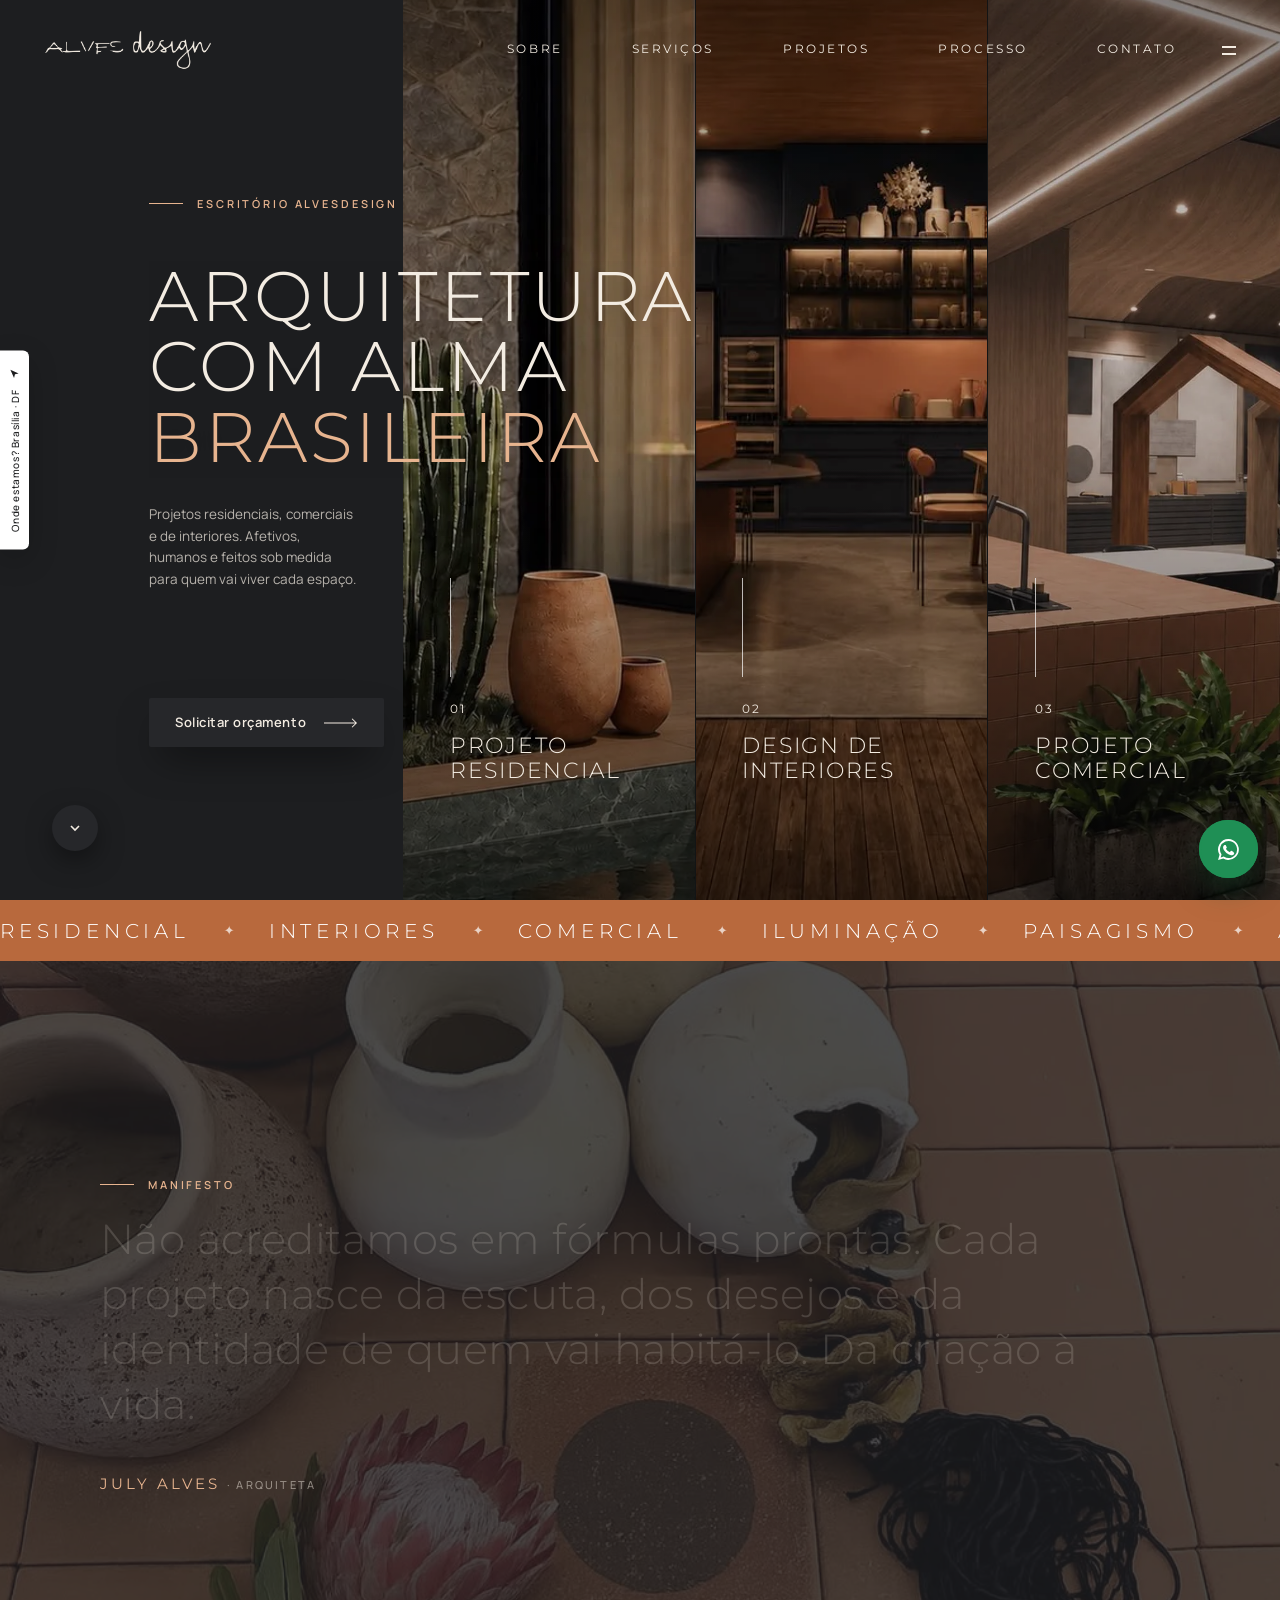
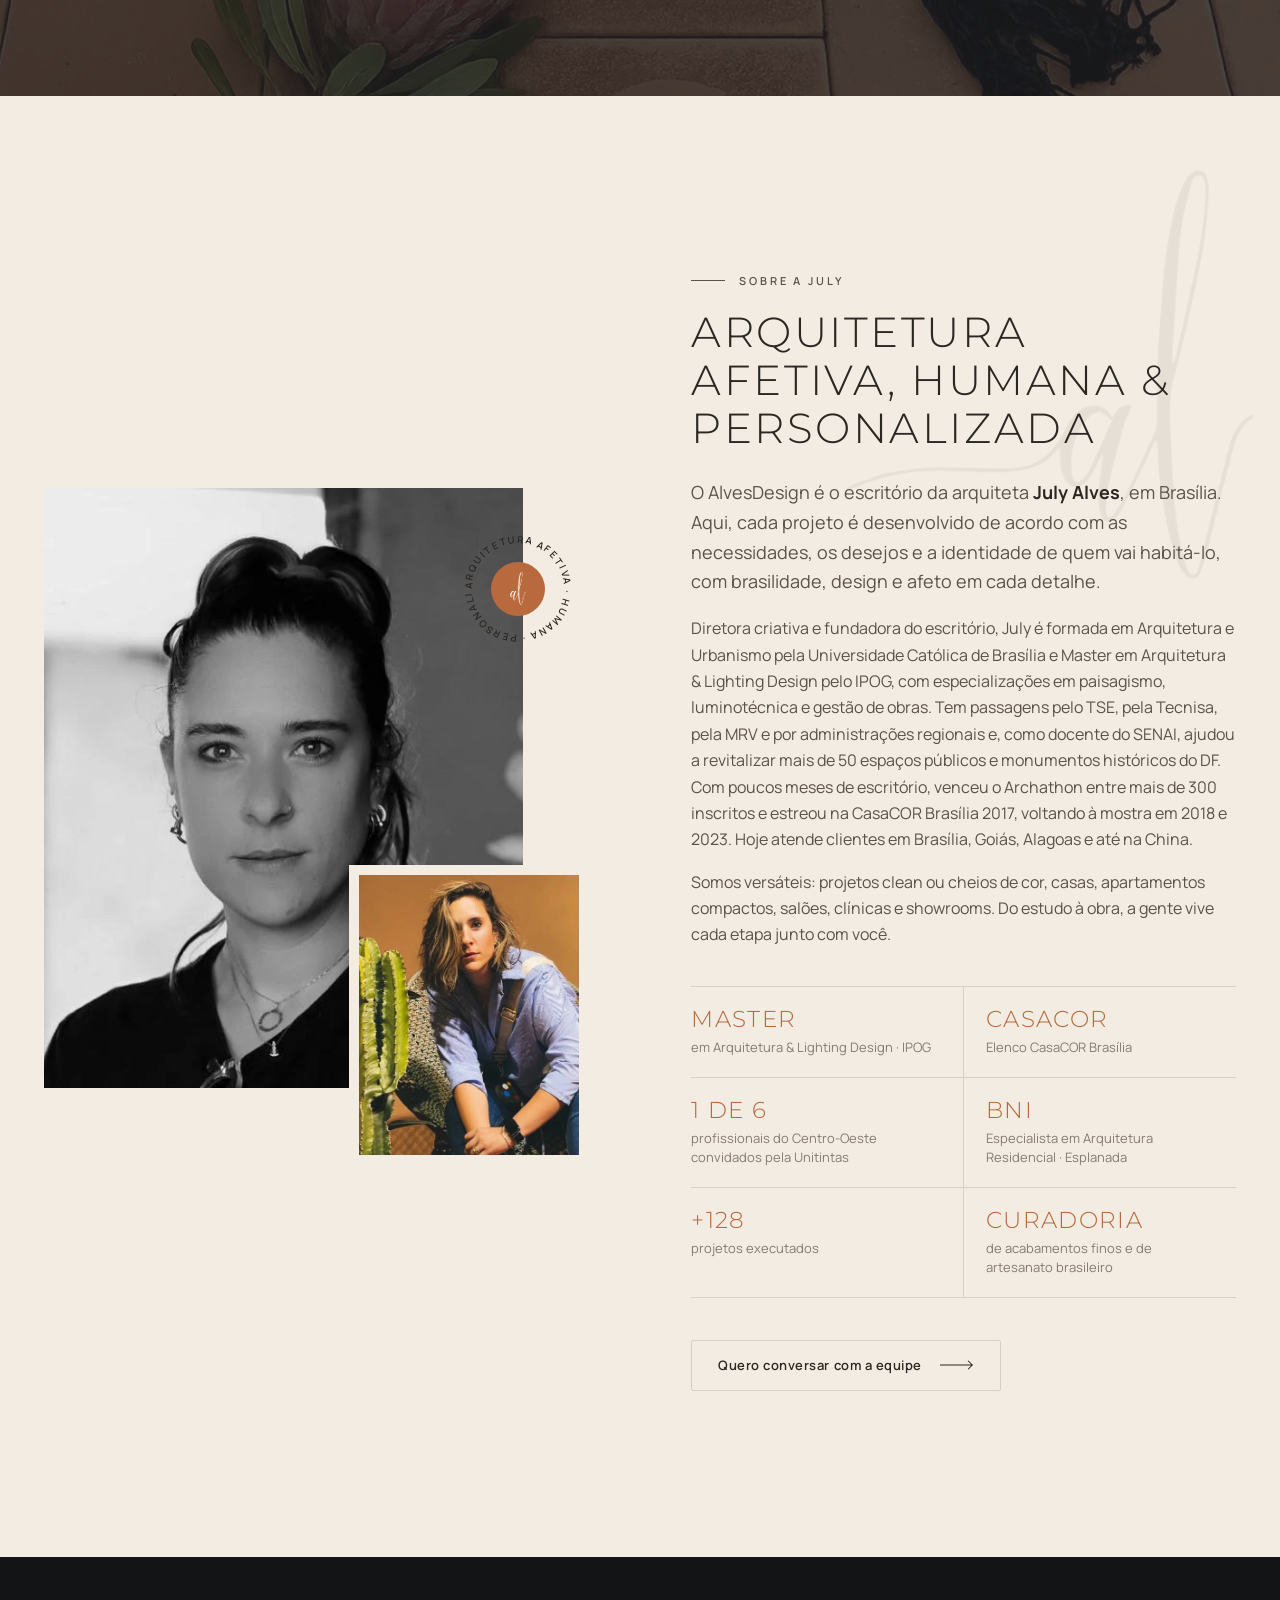
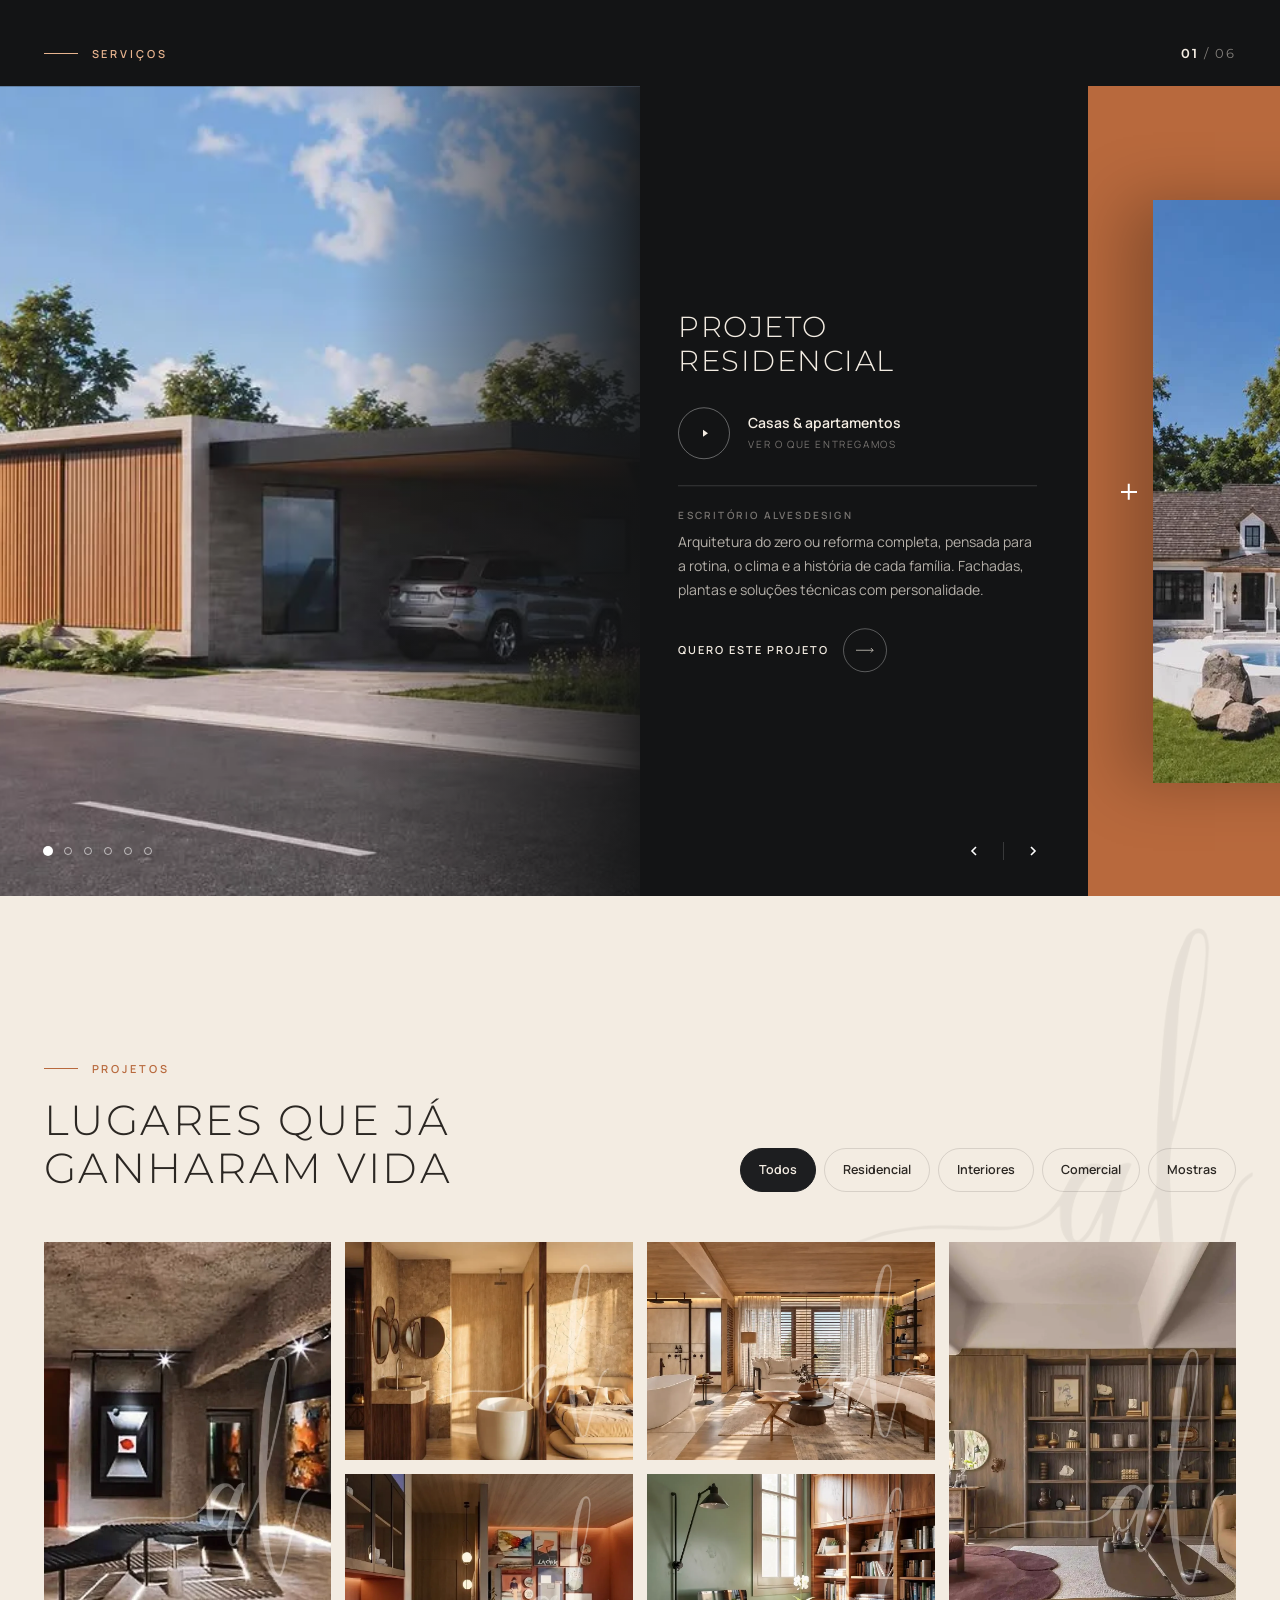
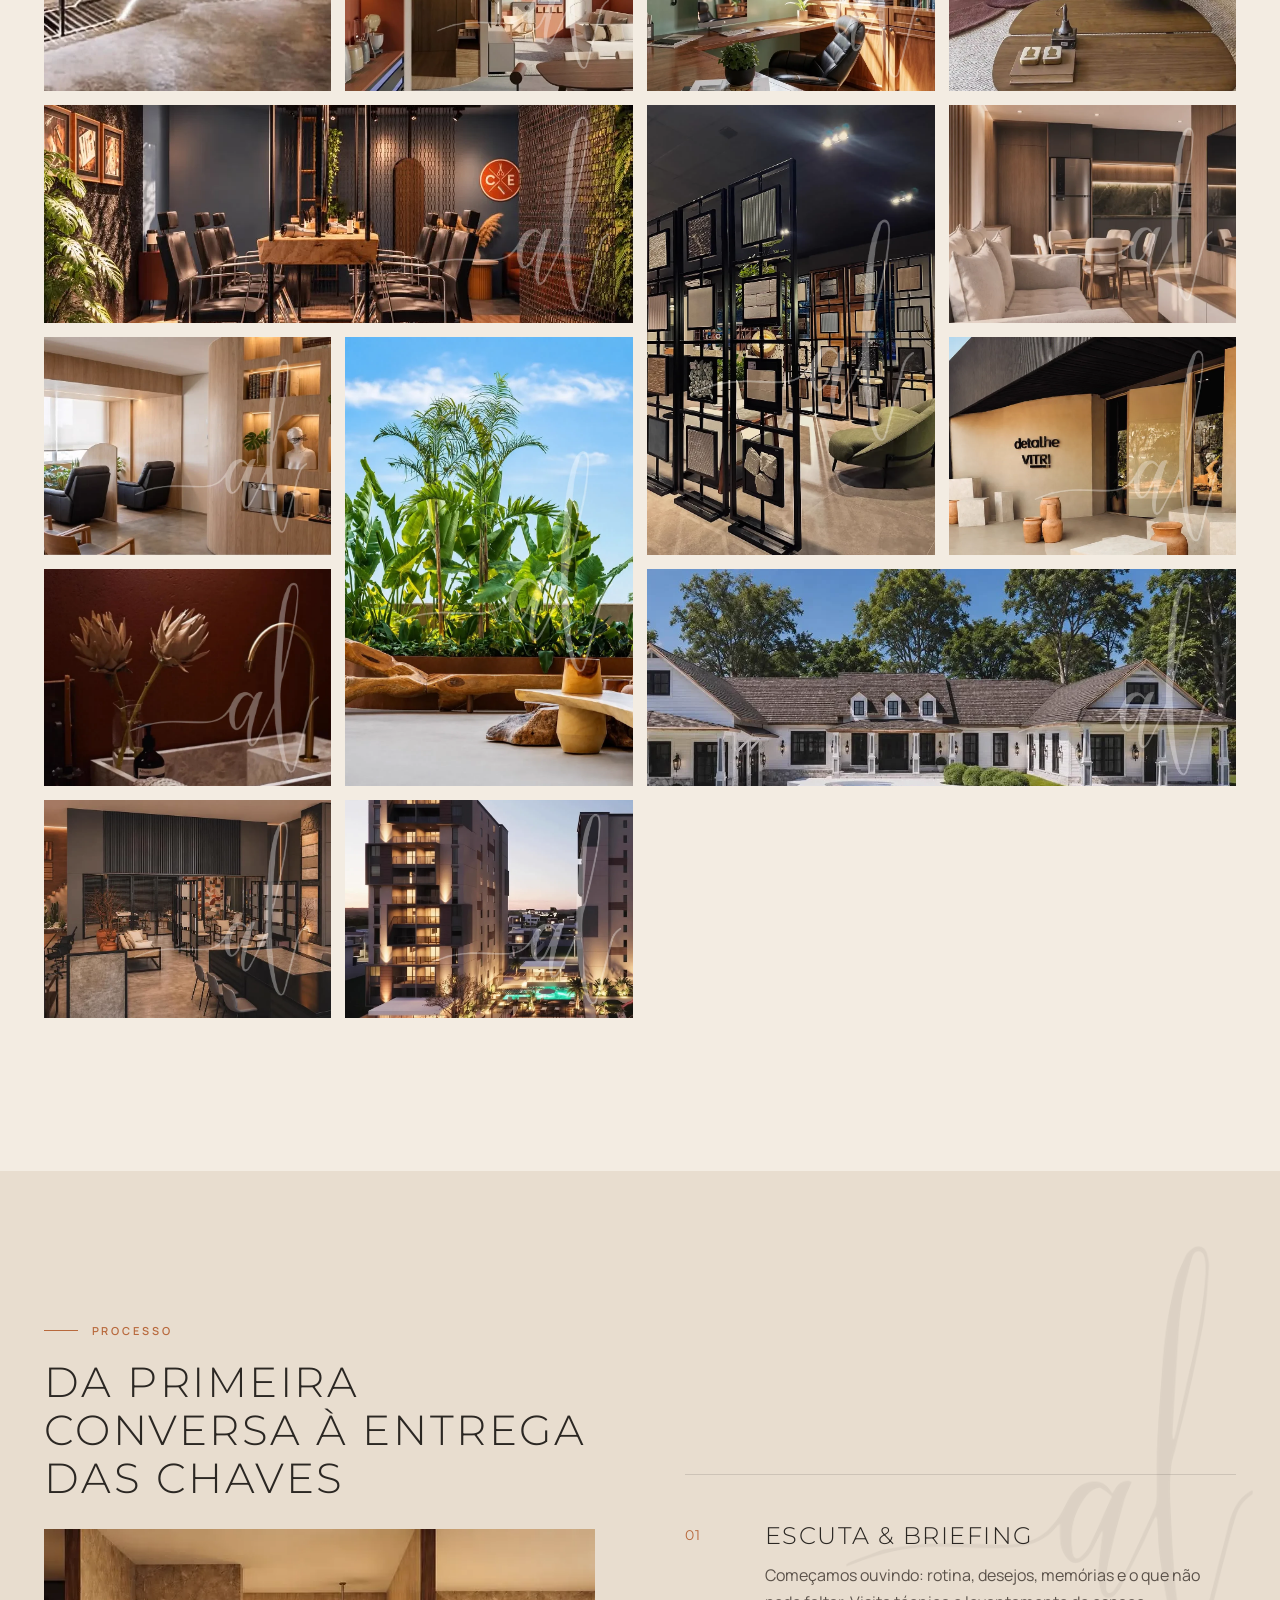
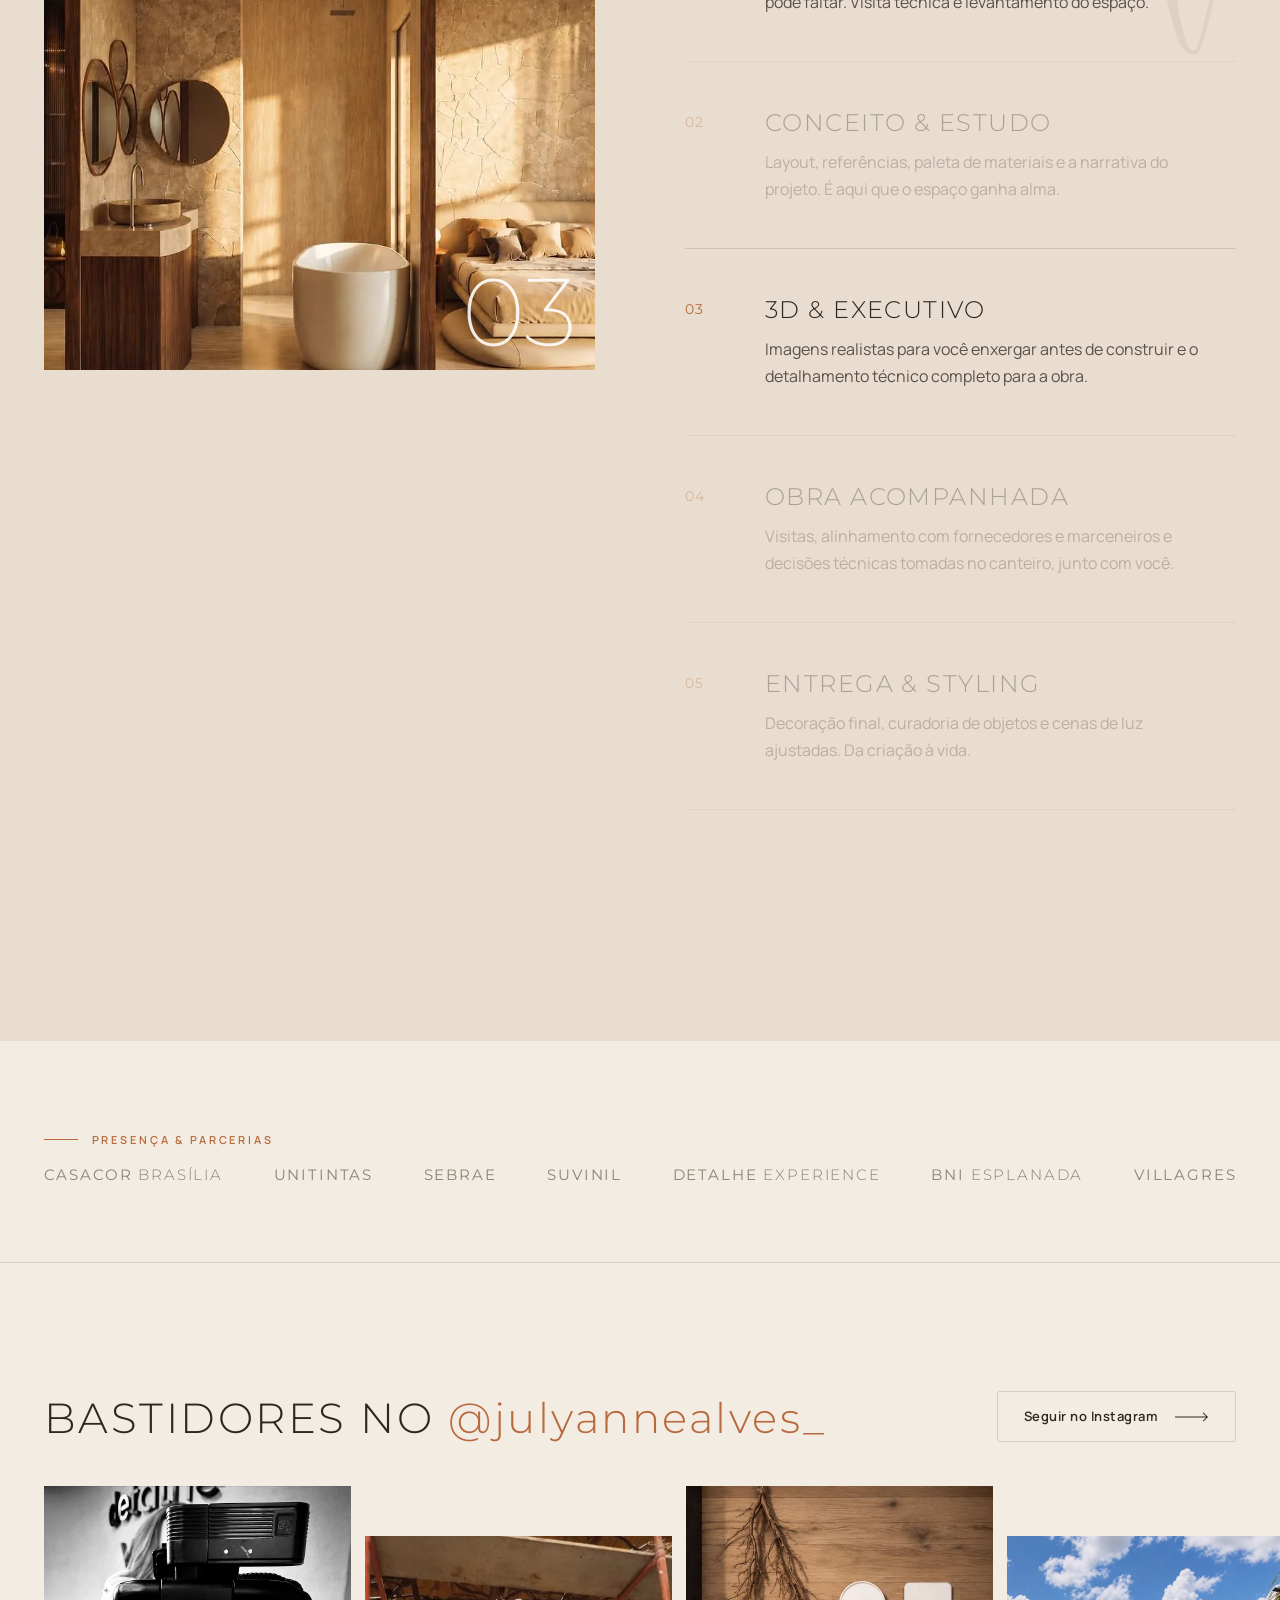
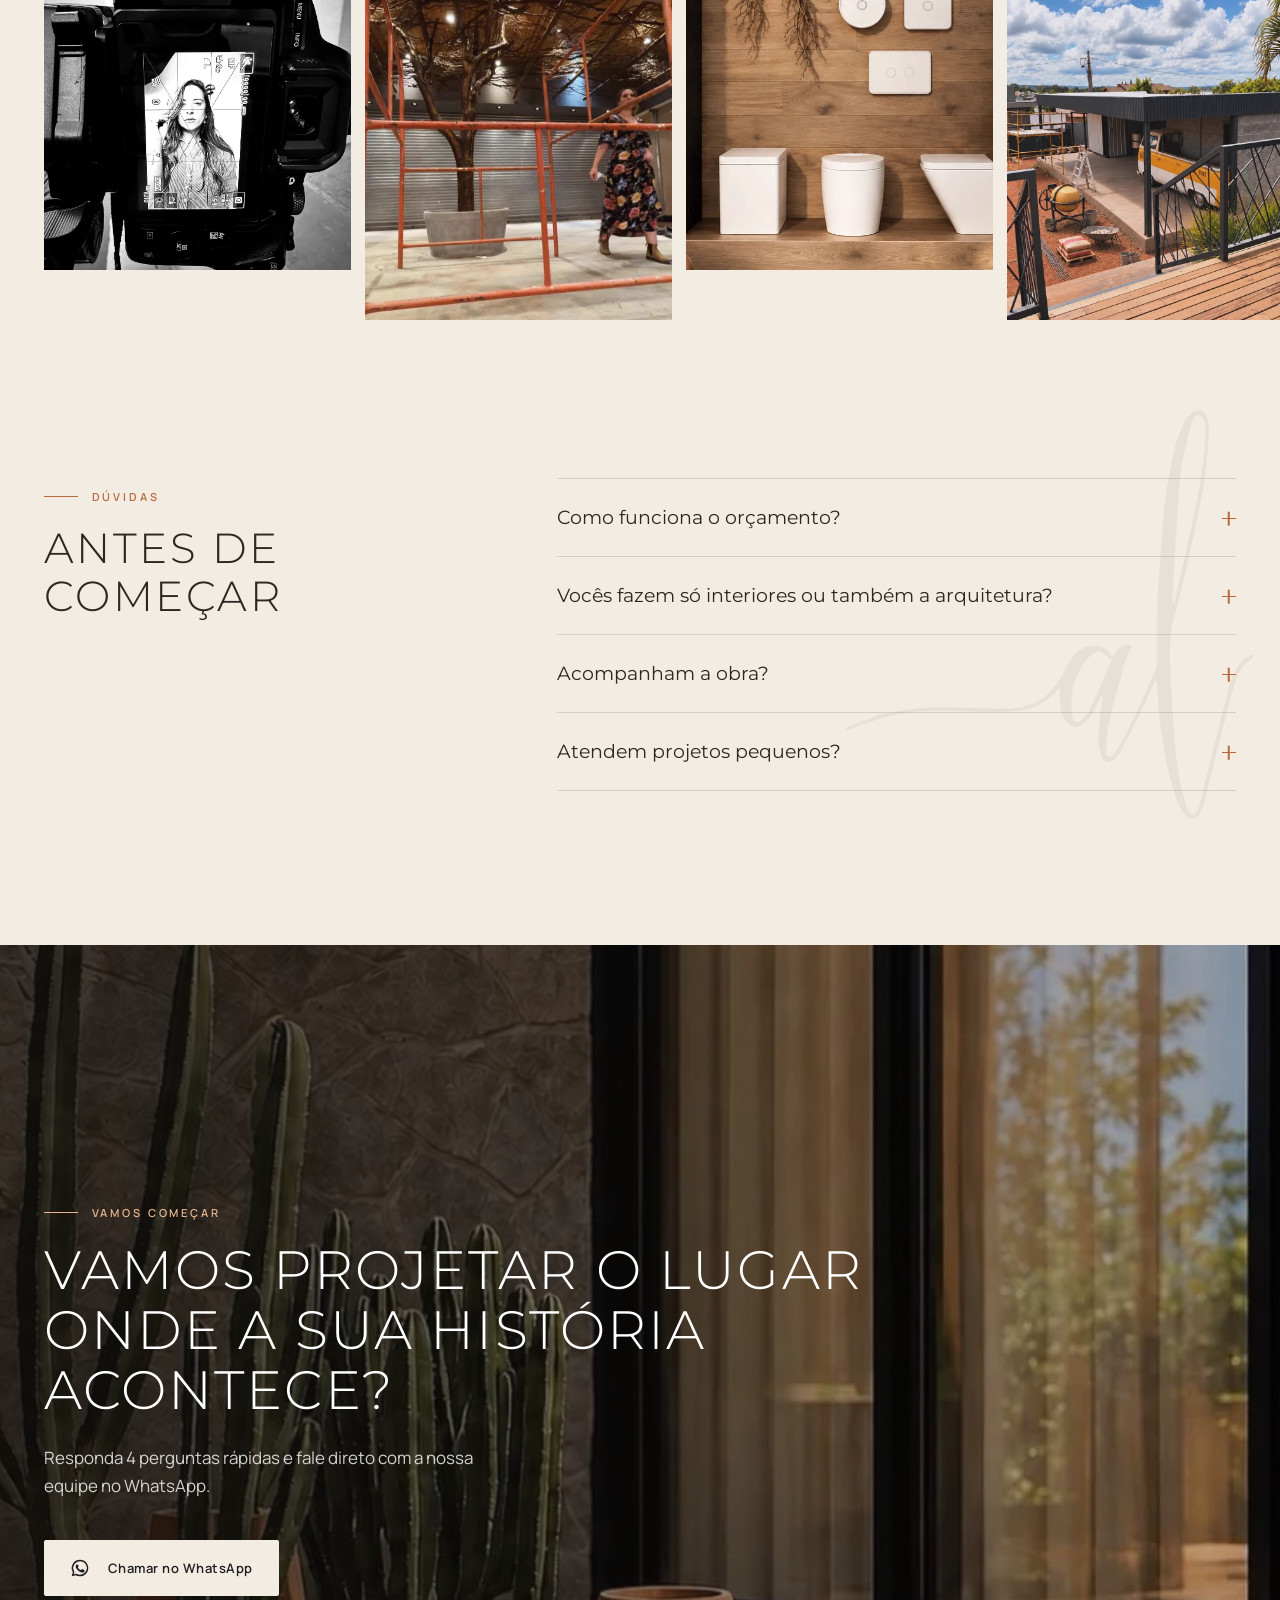
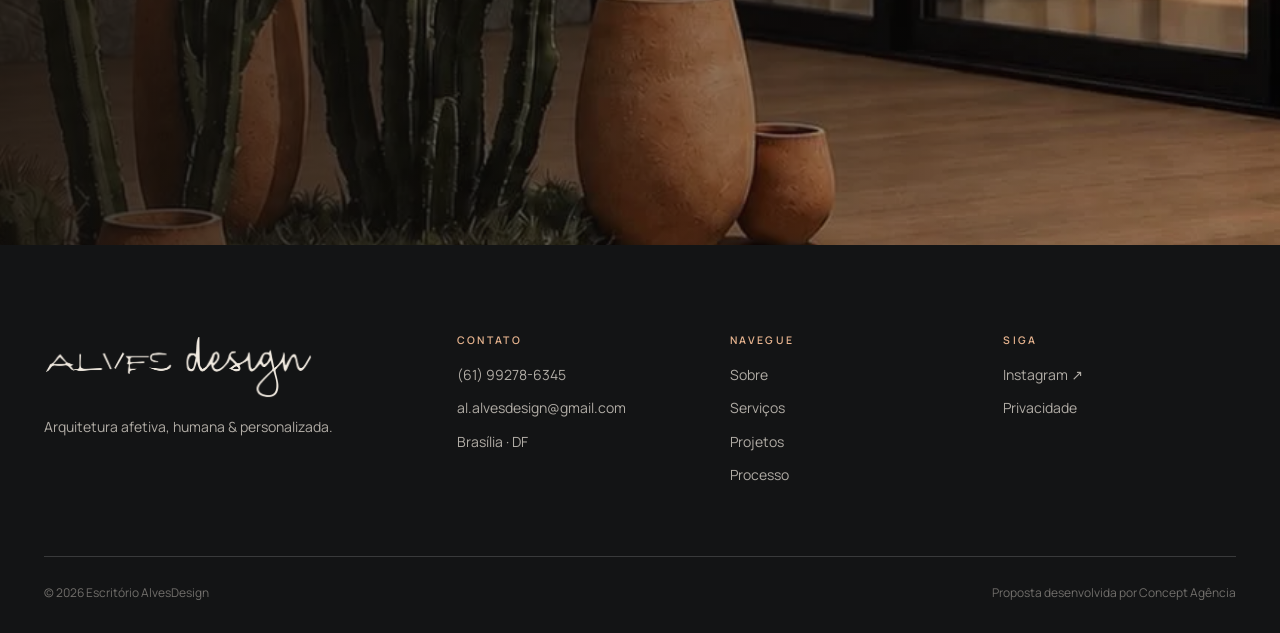
==== commit fc2bcb2d: "Ajustes pedidos pela cliente: identidade visual, fotos e biografia - Tipografia: títulos em Montserr" ====
--- a/index.html
+++ b/index.html
@@ -7,10 +7,11 @@
   <meta name="description" content="Escritório AlvesDesign, da arquiteta July Alves. Projetos residenciais, comerciais e de interiores em Brasília: arquitetura afetiva, humana e personalizada.">
   <meta name="robots" content="noindex, nofollow">
   <meta name="theme-color" content="#1d1e20">
-  <link rel="icon" href="data:image/svg+xml,%3Csvg xmlns='http://www.w3.org/2000/svg' viewBox='0 0 64 64'%3E%3Crect width='64' height='64' rx='14' fill='%231d1e20'/%3E%3Ctext x='32' y='44' text-anchor='middle' font-family='Georgia,serif' font-size='38' fill='%23f1e9de'%3Ea%3C/text%3E%3Ccircle cx='47' cy='42' r='4' fill='%23c0703f'/%3E%3C/svg%3E">
+  <link rel="icon" type="image/png" href="assets/img/marca/favicon.png">
+  <link rel="apple-touch-icon" href="assets/img/marca/favicon-192.png">
   <link rel="preconnect" href="https://fonts.googleapis.com">
   <link rel="preconnect" href="https://fonts.gstatic.com" crossorigin>
-  <link href="https://fonts.googleapis.com/css2?family=Cormorant+Garamond:ital,wght@0,400;0,500;0,600;1,400;1,500&family=Manrope:wght@300;400;500;600;700&display=swap" rel="stylesheet">
+  <link href="https://fonts.googleapis.com/css2?family=Montserrat:wght@200;300;400;500&family=Manrope:wght@300;400;500;600;700&display=swap" rel="stylesheet">
   <link rel="preload" as="image" href="assets/img/hero-jardim-cactos.webp">
   <link rel="stylesheet" href="assets/css/style.css">
 </head>
@@ -19,7 +20,7 @@
   <!-- Abertura -->
   <div class="loader" aria-hidden="true">
     <div class="loader__inner">
-      <div class="loader__word"><span>a</span><span>l</span><span>v</span><span>e</span><span>s</span><span class="dot">.</span></div>
+      <div class="loader__word"><span class="loader__logo"></span></div>
       <div class="loader__line"><i></i></div>
       <p class="loader__tag">arquitetura com alma brasileira</p>
     </div>
@@ -32,7 +33,7 @@
   <!-- Topo -->
   <header class="nav" id="topo">
     <a href="#inicio" class="logo" aria-label="AlvesDesign, início">
-      <span class="logo__word">alves<i>.</i></span><span class="logo__sub">design</span>
+      <span class="logo__mark" aria-hidden="true"></span>
     </a>
     <nav class="nav__links" aria-label="Principal">
       <a href="#sobre">Sobre</a>
@@ -49,13 +50,13 @@
     <div class="menu__bg"></div>
     <div class="menu__wrap">
       <ol class="menu__list">
-        <li><a href="#sobre" data-img="assets/img/july-ceu.webp"><small>01</small><span>Sobre a July</span></a></li>
+        <li><a href="#sobre" data-img="assets/img/july-rosto-pb.webp"><small>01</small><span>Sobre a July</span></a></li>
         <li><a href="#servicos" data-img="assets/img/hero-casadeadel.webp"><small>02</small><span>Serviços</span></a></li>
         <li><a href="#projetos" data-img="assets/img/p-suite-cobertura.webp"><small>03</small><span>Projetos</span></a></li>
         <li><a href="#processo" data-img="assets/img/equipe-prancheta.webp"><small>04</small><span>Processo</span></a></li>
         <li><a href="#contato" data-img="assets/img/hero-jardim-cactos.webp"><small>05</small><span>Contato</span></a></li>
       </ol>
-      <figure class="menu__preview"><img src="assets/img/july-ceu.webp" alt=""></figure>
+      <figure class="menu__preview"><img src="assets/img/july-rosto-pb.webp" alt=""></figure>
       <div class="menu__foot">
         <a href="https://www.instagram.com/julyannealves_/" target="_blank" rel="noopener">Instagram ↗</a>
         <button class="link-btn" data-open-lead>WhatsApp ↗</button>
@@ -142,28 +143,31 @@
     </section>
 
     <!-- SOBRE -->
-    <section class="about" id="sobre">
+    <section class="about wm" id="sobre">
       <div class="wrap about__grid">
         <div class="about__media">
-          <figure class="about__main reveal-img"><img src="assets/img/july-ceu.webp" alt="Arquiteta July Alves em pé sobre uma laje em balanço, com céu azul ao fundo" loading="lazy"></figure>
-          <figure class="about__small reveal-img" data-parallax="10"><img src="assets/img/july-cactos.webp" alt="July Alves em ambiente com cactos e tons terrosos" loading="lazy"></figure>
+          <figure class="about__main reveal-img"><img src="assets/img/july-rosto-pb.webp" alt="Retrato em preto e branco da arquiteta July Alves em uma obra" loading="lazy"></figure>
+          <figure class="about__small reveal-img" data-parallax="10"><img src="assets/img/july-perfil-cactos.webp" alt="July Alves sentada ao lado de um cacto, em ambiente de tons terrosos" loading="lazy"></figure>
           <div class="about__badge" aria-hidden="true">
             <svg viewBox="0 0 120 120"><defs><path id="circ" d="M60 60m-46 0a46 46 0 1 1 92 0a46 46 0 1 1-92 0"/></defs><text><textPath href="#circ">arquitetura afetiva · humana · personalizada · </textPath></text></svg>
-            <span>a.</span>
+            <span><i class="about__badge-mark"></i></span>
           </div>
         </div>
         <div class="about__text">
           <p class="eyebrow"><span>Sobre a July</span></p>
           <h2 class="h2 split">Arquitetura afetiva, humana &amp; personalizada</h2>
-          <p class="lead fade-up">O AlvesDesign é o escritório da arquiteta <strong>July Alves</strong>, em Brasília. Aqui, cada projeto é desenvolvido de acordo com as necessidades, os desejos e a identidade de quem vai habitá-lo, com brasilidade, design e afeto em cada detalhe.</p>
+          <p class="about__lead fade-up">O AlvesDesign é o escritório da arquiteta <strong>July Alves</strong>, em Brasília. Aqui, cada projeto é desenvolvido de acordo com as necessidades, os desejos e a identidade de quem vai habitá-lo, com brasilidade, design e afeto em cada detalhe.</p>
+          <p class="fade-up">Diretora criativa e fundadora do escritório, July é formada em Arquitetura e Urbanismo pela Universidade Católica de Brasília e Master em Arquitetura &amp; Lighting Design pelo IPOG, com especializações em paisagismo, luminotécnica e gestão de obras. Tem passagens pelo TSE, pela Tecnisa, pela MRV e por administrações regionais e, como docente do SENAI, ajudou a revitalizar mais de 50 espaços públicos e monumentos históricos do DF. Com poucos meses de escritório, venceu o Archathon entre mais de 300 inscritos e estreou na CasaCOR Brasília 2017, voltando à mostra em 2018 e 2023. Hoje atende clientes em Brasília, Goiás, Alagoas e até na China.</p>
           <p class="fade-up">Somos versáteis: projetos clean ou cheios de cor, casas, apartamentos compactos, salões, clínicas e showrooms. Do estudo à obra, a gente vive cada etapa junto com você.</p>
           <ul class="creds">
-            <li class="fade-up"><b>Master</b><span>em Arquitetura</span></li>
+            <li class="fade-up"><b>Master</b><span>em Arquitetura &amp; Lighting Design · IPOG</span></li>
             <li class="fade-up"><b>CasaCOR</b><span>Elenco CasaCOR Brasília</span></li>
             <li class="fade-up"><b>1 de 6</b><span>profissionais do Centro-Oeste convidados pela Unitintas</span></li>
             <li class="fade-up"><b>BNI</b><span>Especialista em Arquitetura Residencial · Esplanada</span></li>
+            <li class="fade-up"><b>+128</b><span>projetos executados</span></li>
+            <li class="fade-up"><b>Curadoria</b><span>de acabamentos finos e de artesanato brasileiro</span></li>
           </ul>
-          <button class="btn btn--line fade-up" data-open-lead data-cursor="Vamos?"><span>Quero conversar com a July</span><svg viewBox="0 0 40 12" aria-hidden="true"><path d="M0 6h38M33 1l5 5-5 5"/></svg></button>
+          <button class="btn btn--line fade-up" data-open-lead data-cursor="Vamos?"><span>Quero conversar com a equipe</span><svg viewBox="0 0 40 12" aria-hidden="true"><path d="M0 6h38M33 1l5 5-5 5"/></svg></button>
         </div>
       </div>
     </section>
@@ -282,7 +286,7 @@
     </section>
 
     <!-- PROJETOS -->
-    <section class="work" id="projetos">
+    <section class="work wm" id="projetos">
       <div class="wrap">
         <div class="work__head">
           <div>
@@ -299,28 +303,28 @@
         </div>
 
         <div class="gallery">
-          <figure class="g-item g--tall" data-cat="mostras"><img src="assets/img/p-casacor-galeria.webp" alt="Espaço autoral com concreto, obras de arte e banco de aço" loading="lazy"><figcaption><small>Mostras</small>Espaço autoral · CasaCOR Brasília</figcaption></figure>
-          <figure class="g-item" data-cat="residencial"><img src="assets/img/p-suite-cobertura.webp" alt="Suíte com banheira, pedra natural e madeira" loading="lazy"><figcaption><small>Residencial</small>Suíte cobertura</figcaption></figure>
-          <figure class="g-item" data-cat="residencial"><img src="assets/img/hero-suite-master.webp" alt="Suíte master com madeira, cortinas leves e luz natural" loading="lazy"><figcaption><small>Residencial</small>Suíte master</figcaption></figure>
-          <figure class="g-item g--tall" data-cat="interiores"><img src="assets/img/p-estante.webp" alt="Living com estante de madeira e tapete orgânico" loading="lazy"><figcaption><small>Interiores</small>Living com estante autoral</figcaption></figure>
-          <figure class="g-item" data-cat="interiores"><img src="assets/img/p-living-corredor.webp" alt="Living Casa Déa&amp;Del com pendentes e quadros" loading="lazy"><figcaption><small>Interiores</small>Living Casa Déa&amp;Del</figcaption></figure>
-          <figure class="g-item g--wide" data-cat="comercial"><img src="assets/img/srv-comercial.webp" alt="Salão de beleza com estações de madeira" loading="lazy"><figcaption><small>Comercial</small>Salão de beleza</figcaption></figure>
-          <figure class="g-item" data-cat="interiores"><img src="assets/img/p-escritorio-residencial.webp" alt="Escritório residencial com parede verde e marcenaria" loading="lazy"><figcaption><small>Interiores</small>Escritório residencial</figcaption></figure>
-          <figure class="g-item g--tall" data-cat="comercial"><img src="assets/img/p-showroom-detalhe.webp" alt="Showroom com painéis de revestimentos" loading="lazy"><figcaption><small>Comercial</small>Showroom de revestimentos</figcaption></figure>
-          <figure class="g-item" data-cat="residencial"><img src="assets/img/p-loft-parksul.webp" alt="Loft compacto com cozinha integrada" loading="lazy"><figcaption><small>Residencial</small>Loft no ParkSul · 39 m²</figcaption></figure>
-          <figure class="g-item" data-cat="comercial"><img src="assets/img/p-lifeness.webp" alt="Sala de soroterapia com poltronas reclináveis e madeira" loading="lazy"><figcaption><small>Comercial</small>Sala de soroterapia · Lifeness</figcaption></figure>
-          <figure class="g-item g--tall" data-cat="mostras"><img src="assets/img/p-paisagismo-casacor.webp" alt="Paisagismo tropical com palmeiras e céu azul" loading="lazy"><figcaption><small>Mostras</small>Paisagismo &amp; iluminação · CasaCOR</figcaption></figure>
-          <figure class="g-item" data-cat="comercial"><img src="assets/img/p-fachada-vitri.webp" alt="Fachada comercial com vasos de cerâmica" loading="lazy"><figcaption><small>Comercial</small>Fachada comercial · Detalhe</figcaption></figure>
-          <figure class="g-item" data-cat="residencial"><img src="assets/img/p-lavabo-terracota.webp" alt="Sala de banho em tons de terracota com metais dourados" loading="lazy"><figcaption><small>Residencial</small>Sala de banho</figcaption></figure>
-          <figure class="g-item g--wide" data-cat="residencial"><img src="assets/img/p-residencia-campo.webp" alt="Residência térrea com jardim e piscina" loading="lazy"><figcaption><small>Residencial</small>Residência de campo</figcaption></figure>
-          <figure class="g-item" data-cat="comercial"><img src="assets/img/p-comercial-lounge.webp" alt="Lounge comercial com divisórias metálicas" loading="lazy"><figcaption><small>Comercial</small>Lounge de atendimento</figcaption></figure>
-          <figure class="g-item" data-cat="residencial"><img src="assets/img/p-edificio.webp" alt="Edifício residencial iluminado ao entardecer" loading="lazy"><figcaption><small>Residencial</small>Residencial multifamiliar</figcaption></figure>
+          <figure class="g-item g--tall" data-cat="mostras"><img src="assets/img/projetos/p-casacor-galeria.webp" alt="Espaço autoral com concreto, obras de arte e banco de aço" loading="lazy"><figcaption><small>Mostras</small>Espaço autoral · CasaCOR Brasília</figcaption></figure>
+          <figure class="g-item" data-cat="residencial"><img src="assets/img/projetos/p-suite-cobertura.webp" alt="Suíte com banheira, pedra natural e madeira" loading="lazy"><figcaption><small>Residencial</small>Suíte cobertura</figcaption></figure>
+          <figure class="g-item" data-cat="residencial"><img src="assets/img/projetos/hero-suite-master.webp" alt="Suíte master com madeira, cortinas leves e luz natural" loading="lazy"><figcaption><small>Residencial</small>Suíte master</figcaption></figure>
+          <figure class="g-item g--tall" data-cat="interiores"><img src="assets/img/projetos/p-estante.webp" alt="Living com estante de madeira e tapete orgânico" loading="lazy"><figcaption><small>Interiores</small>Living com estante autoral</figcaption></figure>
+          <figure class="g-item" data-cat="interiores"><img src="assets/img/projetos/p-living-corredor.webp" alt="Living Casa Déa&amp;Del com pendentes e quadros" loading="lazy"><figcaption><small>Interiores</small>Living Casa Déa&amp;Del</figcaption></figure>
+          <figure class="g-item g--wide" data-cat="comercial"><img src="assets/img/projetos/srv-comercial.webp" alt="Salão de beleza com estações de madeira" loading="lazy"><figcaption><small>Comercial</small>Salão de beleza</figcaption></figure>
+          <figure class="g-item" data-cat="interiores"><img src="assets/img/projetos/p-escritorio-residencial.webp" alt="Escritório residencial com parede verde e marcenaria" loading="lazy"><figcaption><small>Interiores</small>Escritório residencial</figcaption></figure>
+          <figure class="g-item g--tall" data-cat="comercial"><img src="assets/img/projetos/p-showroom-detalhe.webp" alt="Showroom com painéis de revestimentos" loading="lazy"><figcaption><small>Comercial</small>Showroom de revestimentos</figcaption></figure>
+          <figure class="g-item" data-cat="residencial"><img src="assets/img/projetos/p-loft-parksul.webp" alt="Loft compacto com cozinha integrada" loading="lazy"><figcaption><small>Residencial</small>Loft no ParkSul · 39 m²</figcaption></figure>
+          <figure class="g-item" data-cat="comercial"><img src="assets/img/projetos/p-lifeness.webp" alt="Sala de soroterapia com poltronas reclináveis e madeira" loading="lazy"><figcaption><small>Comercial</small>Sala de soroterapia · Lifeness</figcaption></figure>
+          <figure class="g-item g--tall" data-cat="mostras"><img src="assets/img/projetos/p-paisagismo-casacor.webp" alt="Paisagismo tropical com palmeiras e céu azul" loading="lazy"><figcaption><small>Mostras</small>Paisagismo &amp; iluminação · CasaCOR</figcaption></figure>
+          <figure class="g-item" data-cat="comercial"><img src="assets/img/projetos/p-fachada-vitri.webp" alt="Fachada comercial com vasos de cerâmica" loading="lazy"><figcaption><small>Comercial</small>Fachada comercial · Detalhe</figcaption></figure>
+          <figure class="g-item" data-cat="residencial"><img src="assets/img/projetos/p-lavabo-terracota.webp" alt="Sala de banho em tons de terracota com metais dourados" loading="lazy"><figcaption><small>Residencial</small>Sala de banho</figcaption></figure>
+          <figure class="g-item g--wide" data-cat="residencial"><img src="assets/img/projetos/p-residencia-campo.webp" alt="Residência térrea com jardim e piscina" loading="lazy"><figcaption><small>Residencial</small>Residência de campo</figcaption></figure>
+          <figure class="g-item" data-cat="comercial"><img src="assets/img/projetos/p-comercial-lounge.webp" alt="Lounge comercial com divisórias metálicas" loading="lazy"><figcaption><small>Comercial</small>Lounge de atendimento</figcaption></figure>
+          <figure class="g-item" data-cat="residencial"><img src="assets/img/projetos/p-edificio.webp" alt="Edifício residencial iluminado ao entardecer" loading="lazy"><figcaption><small>Residencial</small>Residencial multifamiliar</figcaption></figure>
         </div>
       </div>
     </section>
 
     <!-- PROCESSO -->
-    <section class="process" id="processo">
+    <section class="process wm" id="processo">
       <div class="wrap process__grid">
         <div class="process__sticky">
           <p class="eyebrow"><span>Processo</span></p>
@@ -351,6 +355,7 @@
         <ul class="presence__list">
           <li>CasaCOR <em>Brasília</em></li>
           <li>Unitintas</li>
+          <li>Sebrae</li>
           <li>Suvinil</li>
           <li>Detalhe <em>Experience</em></li>
           <li>BNI <em>Esplanada</em></li>
@@ -377,7 +382,7 @@
     </section>
 
     <!-- DÚVIDAS -->
-    <section class="faq">
+    <section class="faq wm">
       <div class="wrap faq__grid">
         <div>
           <p class="eyebrow"><span>Dúvidas</span></p>
@@ -398,7 +403,7 @@
       <div class="final__inner wrap">
         <p class="eyebrow eyebrow--light"><span>Vamos começar</span></p>
         <h2 class="final__title split">Vamos projetar o lugar onde a sua história acontece?</h2>
-        <p class="final__lead fade-up">Responda 4 perguntas rápidas e fale direto com a July no WhatsApp.</p>
+        <p class="final__lead fade-up">Responda 4 perguntas rápidas e fale direto com a nossa equipe no WhatsApp.</p>
         <button class="btn btn--light fade-up" data-open-lead data-cursor="Vamos?">
           <svg class="wa" viewBox="0 0 24 24" aria-hidden="true"><use href="#i-wa"/></svg>
           <span>Chamar no WhatsApp</span>
@@ -410,7 +415,7 @@
   <footer class="footer">
     <div class="wrap footer__grid">
       <div>
-        <a href="#inicio" class="logo logo--lg"><span class="logo__word">alves<i>.</i></span><span class="logo__sub">design</span></a>
+        <a href="#inicio" class="logo logo--lg" aria-label="AlvesDesign, voltar ao início"><span class="logo__mark" aria-hidden="true"></span></a>
         <p>Arquitetura afetiva, humana &amp; personalizada.</p>
       </div>
       <div>
@@ -438,7 +443,7 @@
   <!-- Botão flutuante -->
   <button class="wa-float" data-open-lead aria-label="Chamar no WhatsApp">
     <svg viewBox="0 0 24 24" aria-hidden="true"><use href="#i-wa"/></svg>
-    <span>Fale com a July</span>
+    <span>Converse com a nossa equipe</span>
   </button>
 
   <!-- Lightbox -->
@@ -456,7 +461,7 @@
       <aside class="lead__aside">
         <img src="assets/img/srv-paisagismo.webp" alt="">
         <div>
-          <span class="logo__word">alves<i>.</i></span>
+          <span class="logo__mark" aria-hidden="true"></span>
           <p>“Cada projeto nasce da escuta.”</p>
         </div>
       </aside>
@@ -506,7 +511,7 @@
             </div>
           </fieldset>
           <fieldset class="q q--form" data-name="contato">
-            <legend>Para quem a July vai responder?</legend>
+            <legend>Para quem a nossa equipe vai responder?</legend>
             <label class="field"><span>Seu nome</span><input type="text" name="nome" autocomplete="name" required></label>
             <label class="field"><span>WhatsApp</span><input type="tel" name="whatsapp" inputmode="tel" autocomplete="tel" placeholder="(61) 90000-0000" required></label>
             <label class="field"><span>Cidade / bairro <em>(opcional)</em></span><input type="text" name="local" autocomplete="address-level2"></label>
--- a/assets/css/style.css
+++ b/assets/css/style.css
@@ -18,7 +18,7 @@
   --muted: #857b71;
   --line-d: rgba(255, 255, 255, .16);
   --line-l: rgba(43, 39, 35, .14);
-  --serif: "Cormorant Garamond", "Times New Roman", serif;
+  --display: "Montserrat", "Helvetica Neue", Helvetica, Arial, sans-serif;
   --sans: "Manrope", system-ui, sans-serif;
   --ease: cubic-bezier(.77, 0, .175, 1);
   --ease-out: cubic-bezier(.16, 1, .3, 1);
@@ -61,11 +61,11 @@
 
 .h2 {
   margin: 0 0 26px;
-  font: 500 clamp(38px, 4.6vw, 70px)/1 var(--serif);
-  letter-spacing: -.01em;
-}
-.h2 em, .final__title em { font-style: italic; color: var(--clay); }
-.lead { font-size: 18px; }
+  font: 300 clamp(28px, 3.3vw, 50px)/1.14 var(--display);
+  letter-spacing: .06em; text-transform: uppercase;
+}
+.h2 em, .final__title em { font-style: normal; color: var(--clay); }
+.about__lead { font-size: 18px; }
 
 /* split lines (JS envolve cada palavra) */
 .split .w { display: inline-block; overflow: hidden; vertical-align: top; padding-bottom: .06em; margin-bottom: -.06em; }
@@ -103,9 +103,13 @@
 /* ---------- Abertura ---------- */
 .loader { position: fixed; inset: 0; z-index: 200; display: grid; place-items: center; pointer-events: none; }
 .loader__inner { position: relative; z-index: 2; text-align: center; color: var(--paper); }
-.loader__word { display: flex; justify-content: center; font: 500 clamp(64px, 11vw, 150px)/1 var(--serif); overflow: hidden; letter-spacing: -.02em; }
+.loader__word { display: flex; justify-content: center; overflow: hidden; }
 .loader__word span { display: inline-block; transform: translateY(105%); }
-.loader__word .dot { color: var(--clay); }
+.loader__logo {
+  width: clamp(220px, 26vw, 380px); aspect-ratio: 928 / 666; background: var(--paper);
+  -webkit-mask: url(../img/marca/logo-completo.png) center / contain no-repeat;
+  mask: url(../img/marca/logo-completo.png) center / contain no-repeat;
+}
 .loader__line { width: 180px; height: 1px; margin: 26px auto 18px; background: rgba(255,255,255,.15); overflow: hidden; }
 .loader__line i { display: block; height: 100%; width: 100%; background: var(--clay); transform: scaleX(0); transform-origin: left; }
 .loader__tag { margin: 0; font: 500 11px/1 var(--sans); letter-spacing: .3em; text-transform: uppercase; opacity: 0; }
@@ -144,14 +148,17 @@
 }
 .nav.is-scrolled { padding-block: 16px; background: rgba(29,30,32,.86); backdrop-filter: blur(14px); -webkit-backdrop-filter: blur(14px); }
 .nav.is-hidden { transform: translateY(-110%); }
-.logo { display: inline-flex; align-items: baseline; gap: 8px; line-height: 1; }
-.logo__word { font: 600 31px/1 var(--serif); letter-spacing: -.02em; }
-.logo__word i { font-style: normal; color: var(--clay); }
-.logo__sub { font: 600 9px/1 var(--sans); letter-spacing: .32em; text-transform: uppercase; opacity: .6; }
-.logo--lg .logo__word { font-size: 52px; }
+.logo { display: inline-flex; align-items: center; line-height: 1; }
+/* logo da cliente aplicado como máscara: assume a cor do texto (claro no escuro, escuro no claro) */
+.logo__mark {
+  display: block; height: 40px; aspect-ratio: 552 / 131; background: currentColor;
+  -webkit-mask: url(../img/marca/alves-design.png) center / contain no-repeat;
+  mask: url(../img/marca/alves-design.png) center / contain no-repeat;
+}
+.logo--lg .logo__mark { height: 64px; }
 .nav__links { display: flex; gap: clamp(26px, 5.4vw, 92px); margin-left: auto; }
 .nav__links a {
-  position: relative; font: 600 12px/1 var(--serif); font-size: 13px; letter-spacing: .16em; text-transform: uppercase;
+  position: relative; font: 400 11.5px/1 var(--display); letter-spacing: .22em; text-transform: uppercase;
 }
 .nav__links a::after { content: ""; position: absolute; left: 0; right: 0; bottom: -6px; height: 1px; background: currentColor; transform: scaleX(0); transform-origin: right; transition: transform .5s var(--ease); }
 .nav__links a:hover::after, .nav__links a.is-active::after { transform: scaleX(1); transform-origin: left; }
@@ -167,7 +174,7 @@
 .menu__wrap { position: relative; height: 100%; display: grid; grid-template-columns: 1.2fr .8fr; align-items: center; gap: 40px; padding: 120px var(--pad) 40px; }
 .menu__list { list-style: none; margin: 0; padding: 0; }
 .menu__list li { overflow: hidden; }
-.menu__list a { display: flex; align-items: baseline; gap: 22px; padding: 6px 0; font: 500 clamp(44px, 6.4vw, 96px)/1 var(--serif); transform: translateY(105%); transition: color .3s, padding .5s var(--ease-out); }
+.menu__list a { display: flex; align-items: baseline; gap: 22px; padding: 8px 0; font: 300 clamp(28px, 4.6vw, 70px)/1.05 var(--display); letter-spacing: .06em; text-transform: uppercase; transform: translateY(105%); transition: color .3s, padding .5s var(--ease-out); }
 .menu__list a small { font: 500 12px/1 var(--sans); letter-spacing: .2em; color: var(--clay); }
 .menu__list a:hover { color: #e7b48f; padding-left: 18px; }
 .menu__preview { margin: 0; aspect-ratio: 4/5; max-height: 64vh; overflow: hidden; clip-path: inset(100% 0 0 0); }
@@ -198,13 +205,13 @@
 .hero__eyebrow { position: absolute; left: 37%; top: 22%; margin: 0; color: #e7b48f; white-space: nowrap; }
 .hero__title {
   position: absolute; left: 37%; top: 29%; margin: 0; width: max-content;
-  font: 500 clamp(56px, 7.5vw, 134px)/.86 var(--serif); letter-spacing: -.02em;
+  font: 300 clamp(44px, 5.5vw, 100px)/1 var(--display); letter-spacing: .04em; text-transform: uppercase;
   pointer-events: none; text-shadow: 0 4px 40px rgba(0,0,0,.25);
 }
 .hero__title .line { display: block; overflow: hidden; padding-bottom: .08em; margin-bottom: -.08em; }
 .hero__title .line > span { display: inline-block; }
-.hero__title em { font-style: italic; color: #e7b48f; }
-.hero__lead { position: absolute; left: 37%; top: calc(29% + clamp(160px, 22vw, 380px)); width: min(270px, 52%); margin: 0; font-size: 13.5px; line-height: 1.6; color: rgba(243,236,226,.72); }
+.hero__title em { font-style: normal; color: #e7b48f; }
+.hero__lead { position: absolute; left: 37%; top: calc(29% + clamp(150px, 19vw, 330px)); width: min(270px, 52%); margin: 0; font-size: 13.5px; line-height: 1.6; color: rgba(243,236,226,.72); }
 .hero__cta { position: absolute; left: 37%; bottom: 17%; }
 .hero__scroll {
   position: absolute; left: 13%; bottom: 5.5%;
@@ -222,8 +229,8 @@
 .panel::after { content: ""; position: absolute; inset: 0; background: linear-gradient(180deg, rgba(0,0,0,.35) 0%, transparent 30%, transparent 50%, rgba(0,0,0,.6) 100%); pointer-events: none; }
 .panel__info { position: absolute; left: 16%; right: 10%; bottom: 7%; z-index: 2; }
 .panel__rule { display: block; width: 1px; height: clamp(50px, 11vh, 110px); background: rgba(255,255,255,.7); margin-bottom: 26px; transform-origin: top; }
-.panel__info small { display: block; margin-bottom: 18px; font: 500 13px/1 var(--serif); letter-spacing: .04em; }
-.panel__info h2 { margin: 0; font: 500 clamp(28px, 2.6vw, 46px)/.95 var(--serif); }
+.panel__info small { display: block; margin-bottom: 18px; font: 400 12px/1 var(--display); letter-spacing: .14em; }
+.panel__info h2 { margin: 0; font: 300 clamp(19px, 1.7vw, 29px)/1.18 var(--display); letter-spacing: .08em; text-transform: uppercase; }
 .panel__info p { margin: 14px 0 0; max-width: 240px; font-size: 13px; line-height: 1.5; color: rgba(255,255,255,.78); opacity: 0; transform: translateY(12px); transition: opacity .5s, transform .6s var(--ease-out); }
 @media (hover: hover) {
   .hero__panels:hover .panel { flex-grow: .82; }
@@ -235,7 +242,7 @@
 /* ---------- Faixa ---------- */
 .ticker { background: var(--clay); color: #fff; overflow: hidden; padding: 20px 0; }
 .ticker__track { display: flex; align-items: center; gap: 34px; width: max-content; animation: tick 38s linear infinite; }
-.ticker span { font: 500 italic 30px/1 var(--serif); white-space: nowrap; }
+.ticker span { font: 300 20px/1 var(--display); letter-spacing: .24em; text-transform: uppercase; white-space: nowrap; }
 .ticker i { font-style: normal; font-size: 13px; opacity: .7; }
 @keyframes tick { to { transform: translateX(-50%); } }
 
@@ -244,9 +251,9 @@
 .manifesto__media { position: absolute; inset: -12% 0; opacity: .2; }
 .manifesto__media img { width: 100%; height: 100%; object-fit: cover; filter: grayscale(.2); }
 .manifesto .wrap { position: relative; max-width: 1080px; }
-.manifesto__quote { margin: 0; font: 400 clamp(32px, 4.3vw, 66px)/1.12 var(--serif); letter-spacing: -.005em; }
+.manifesto__quote { margin: 0; font: 300 clamp(26px, 3.3vw, 50px)/1.3 var(--display); letter-spacing: .01em; }
 .manifesto__quote .w { display: inline-block; opacity: .16; transition: opacity .3s; }
-.manifesto__sign { margin: 44px 0 0; font: italic 500 26px/1 var(--serif); color: #e7b48f; }
+.manifesto__sign { margin: 44px 0 0; font: 400 15px/1 var(--display); letter-spacing: .2em; text-transform: uppercase; color: #e7b48f; }
 .manifesto__sign span { font: 500 11px/1 var(--sans); letter-spacing: .2em; text-transform: uppercase; color: rgba(243,236,226,.5); font-style: normal; }
 
 /* ---------- Sobre ---------- */
@@ -260,7 +267,12 @@
 .about__badge { position: absolute; right: 2%; top: 6%; width: 120px; height: 120px; display: grid; place-items: center; }
 .about__badge svg { position: absolute; inset: 0; width: 100%; height: 100%; animation: spin 22s linear infinite; }
 .about__badge text { font: 600 9.6px var(--sans); letter-spacing: .2em; text-transform: uppercase; fill: var(--text); }
-.about__badge span { width: 54px; height: 54px; border-radius: 50%; background: var(--clay); color: #fff; display: grid; place-items: center; font: italic 500 28px/1 var(--serif); }
+.about__badge span { width: 54px; height: 54px; border-radius: 50%; background: var(--clay); display: grid; place-items: center; }
+.about__badge-mark {
+  display: block; height: 34px; aspect-ratio: 289 / 600; background: #fff;
+  -webkit-mask: url(../img/marca/al-letras.png) center / contain no-repeat;
+  mask: url(../img/marca/al-letras.png) center / contain no-repeat;
+}
 @keyframes spin { to { transform: rotate(360deg); } }
 .about__text p { color: #5b524a; }
 .about__text strong { color: var(--text); }
@@ -268,8 +280,21 @@
 .creds li { padding: 20px 18px 20px 0; border-bottom: 1px solid var(--line-l); }
 .creds li:nth-child(odd) { border-right: 1px solid var(--line-l); }
 .creds li:nth-child(even) { padding-left: 22px; }
-.creds b { display: block; font: 500 30px/1.05 var(--serif); color: var(--clay); }
+.creds b { display: block; font: 300 23px/1.1 var(--display); letter-spacing: .06em; text-transform: uppercase; color: var(--clay); }
 .creds span { display: block; margin-top: 6px; font-size: 13px; line-height: 1.45; color: var(--muted); }
+
+/* ---------- Marca d'água "al" (padrão dos documentos da July) ---------- */
+.wm { position: relative; isolation: isolate; }
+.wm::before {
+  content: ""; position: absolute; z-index: -1; pointer-events: none;
+  top: var(--wm-top, 5%); right: var(--wm-right, 2%);
+  width: clamp(240px, 32vw, 520px); aspect-ratio: 895 / 900;
+  background: var(--text); opacity: .06;
+  -webkit-mask: url(../img/marca/al.png) center / contain no-repeat;
+  mask: url(../img/marca/al.png) center / contain no-repeat;
+}
+.work.wm { --wm-top: 30px; }
+.faq.wm { --wm-top: -40px; }
 
 /* reveals */
 .reveal-img { clip-path: inset(100% 0 0 0); }
@@ -279,7 +304,7 @@
 .services { position: relative; background: var(--ink-3); color: #f3ece2; padding-top: 90px; }
 .services__head { display: flex; justify-content: space-between; align-items: center; }
 .services__head .eyebrow { margin: 0; }
-.services__count { margin: 0; font: 500 15px/1 var(--serif); letter-spacing: .1em; color: rgba(243,236,226,.5); }
+.services__count { margin: 0; font: 400 13px/1 var(--display); letter-spacing: .16em; color: rgba(243,236,226,.5); }
 .services__count b { color: #f3ece2; font-weight: 600; }
 
 .stage { position: relative; height: max(640px, calc(100vh - 90px)); margin-top: 26px; overflow: hidden; overflow: clip; --peek: #b8693d; }
@@ -293,7 +318,7 @@
 .slide__text { display: none; }
 
 .stage__copy { position: absolute; left: 53%; top: 50%; width: min(400px, 28%); transform: translateY(-50%); z-index: 3; }
-.stage__title { margin: 0 0 30px; font: 500 clamp(40px, 4.4vw, 74px)/.92 var(--serif); letter-spacing: -.01em; text-transform: none; }
+.stage__title { margin: 0 0 30px; font: 300 clamp(24px, 2.3vw, 34px)/1.14 var(--display); letter-spacing: .05em; text-transform: uppercase; }
 .stage__title .ln { display: block; overflow: hidden; padding-bottom: .08em; margin-bottom: -.08em; }
 .stage__title .ln > span { display: inline-block; }
 .stage__play { display: flex; align-items: center; gap: 18px; padding-bottom: 26px; border-bottom: 1px solid var(--line-d); }
@@ -328,7 +353,7 @@
 .drawer__img img { width: 100%; height: 100%; object-fit: cover; }
 .drawer__body { position: absolute; right: 0; top: 0; bottom: 0; width: 34%; padding: clamp(36px, 5vh, 64px) clamp(26px, 3vw, 48px); background: var(--paper); color: var(--text); overflow-y: auto; transform: translateX(100%); }
 .drawer__x { display: none; position: absolute; right: 14px; top: 12px; width: 40px; height: 40px; font-size: 16px; color: var(--muted); }
-.drawer__title { margin: 0; font: 600 clamp(30px, 2.6vw, 42px)/1 var(--serif); }
+.drawer__title { margin: 0; font: 300 clamp(22px, 1.9vw, 30px)/1.15 var(--display); letter-spacing: .05em; text-transform: uppercase; }
 .drawer__kicker { margin: 10px 0 24px; font-size: 11px; letter-spacing: .18em; text-transform: uppercase; color: var(--muted); }
 .drawer__actions { display: grid; grid-template-columns: 1fr 1fr; border-block: 1px solid var(--line-l); margin-bottom: 22px; }
 .drawer__actions > * { display: flex; align-items: center; justify-content: center; gap: 8px; padding: 14px 8px; font-size: 12px; }
@@ -366,13 +391,13 @@
 .g--wide { grid-column: span 2; }
 .g-item img { width: 100%; height: 100%; object-fit: cover; transition: transform 1.2s var(--ease-out), filter .6s; }
 .g-item::after { content: ""; position: absolute; inset: 0; background: linear-gradient(180deg, transparent 50%, rgba(20,16,12,.75)); opacity: 0; transition: opacity .5s; }
-.g-item figcaption { position: absolute; left: 20px; right: 20px; bottom: 18px; z-index: 2; color: #fff; font: 500 23px/1.1 var(--serif); transform: translateY(14px); opacity: 0; transition: transform .6s var(--ease-out), opacity .5s; }
+.g-item figcaption { position: absolute; left: 20px; right: 20px; bottom: 18px; z-index: 2; color: #fff; font: 300 18px/1.25 var(--display); transform: translateY(14px); opacity: 0; transition: transform .6s var(--ease-out), opacity .5s; }
 .g-item figcaption small { display: block; margin-bottom: 6px; font: 600 9.5px/1 var(--sans); letter-spacing: .22em; text-transform: uppercase; color: #e7b48f; }
 .g-item:hover img { transform: scale(1.06); }
 .g-item:hover::after, .g-item:hover figcaption { opacity: 1; }
 .g-item:hover figcaption { transform: none; }
 .g-item.is-out { display: none; }
-@media (hover: none) { .g-item::after, .g-item figcaption { opacity: 1; transform: none; } .g-item figcaption { font-size: 18px; } }
+@media (hover: none) { .g-item::after, .g-item figcaption { opacity: 1; transform: none; } .g-item figcaption { font-size: 16px; } }
 
 /* ---------- Processo ---------- */
 .process { padding: clamp(90px, 11vw, 160px) 0; background: var(--paper-2); }
@@ -381,26 +406,27 @@
 .process__frame { position: relative; aspect-ratio: 5/4; overflow: hidden; background: var(--ink); }
 .process__frame img { position: absolute; inset: 0; width: 100%; height: 100%; object-fit: cover; clip-path: inset(0 0 100% 0); transition: clip-path 1s var(--ease); }
 .process__frame img.is-on { clip-path: inset(0 0 0 0); z-index: 1; }
-.process__num { position: absolute; right: 18px; bottom: 6px; z-index: 3; font: 500 110px/1 var(--serif); color: rgba(255,255,255,.88); text-shadow: 0 6px 30px rgba(0,0,0,.3); }
+.process__num { position: absolute; right: 18px; bottom: 10px; z-index: 3; font: 200 96px/1 var(--display); color: rgba(255,255,255,.88); text-shadow: 0 6px 30px rgba(0,0,0,.3); }
 .steps { list-style: none; margin: 0; padding: 18vh 0 10vh; counter-reset: s; }
 .step { display: grid; grid-template-columns: 70px 1fr; gap: 10px; padding: 46px 0; border-top: 1px solid var(--line-l); opacity: .32; transition: opacity .6s; }
 .step:last-child { border-bottom: 1px solid var(--line-l); }
 .step.is-on { opacity: 1; }
-.step__n { font: 500 18px/1.9 var(--serif); color: var(--clay); }
-.step h3 { margin: 0 0 12px; font: 500 clamp(30px, 3vw, 44px)/1 var(--serif); }
+.step__n { font: 400 14px/2 var(--display); letter-spacing: .1em; color: var(--clay); }
+.step h3 { margin: 0 0 12px; font: 300 clamp(20px, 1.9vw, 28px)/1.2 var(--display); letter-spacing: .06em; text-transform: uppercase; }
 .step p { margin: 0; color: #5b524a; max-width: 440px; }
 
 /* ---------- Presença ---------- */
 .presence { padding: 80px 0; border-bottom: 1px solid var(--line-l); }
 .presence__list { list-style: none; margin: 0; padding: 0; display: flex; flex-wrap: wrap; justify-content: space-between; gap: 20px 40px; }
-.presence__list li { font: 600 clamp(22px, 2.3vw, 34px)/1 var(--serif); color: #8d8276; transition: color .3s; }
-.presence__list li em { font-weight: 400; }
+.presence__list li { font: 400 clamp(14px, 1.2vw, 19px)/1 var(--display); letter-spacing: .12em; text-transform: uppercase; color: #8d8276; transition: color .3s; }
+.presence__list li em { font-style: normal; font-weight: 300; }
 .presence__list li:hover { color: var(--clay); }
 
 /* ---------- Instagram ---------- */
 .insta { padding: clamp(90px, 10vw, 140px) 0; overflow: hidden; }
 .insta__head { display: flex; justify-content: space-between; align-items: flex-end; gap: 24px; flex-wrap: wrap; margin-bottom: 44px; }
 .insta__head .h2 { margin: 0; }
+.insta__head .h2 em { text-transform: none; }
 .insta__rail { display: flex; gap: 14px; padding-inline: var(--pad); overflow-x: auto; scrollbar-width: none; cursor: grab; user-select: none; }
 .insta__rail::-webkit-scrollbar { display: none; }
 .insta__rail.is-drag { cursor: grabbing; }
@@ -412,7 +438,7 @@
 .faq__grid { display: grid; grid-template-columns: .8fr 1.2fr; gap: 60px; }
 .faq details { border-bottom: 1px solid var(--line-l); }
 .faq details:first-child { border-top: 1px solid var(--line-l); }
-.faq summary { list-style: none; display: flex; justify-content: space-between; align-items: center; gap: 20px; padding: 26px 0; cursor: pointer; font: 500 clamp(22px, 2vw, 28px)/1.2 var(--serif); }
+.faq summary { list-style: none; display: flex; justify-content: space-between; align-items: center; gap: 20px; padding: 26px 0; cursor: pointer; font: 400 clamp(17px, 1.45vw, 21px)/1.35 var(--display); }
 .faq summary::-webkit-details-marker { display: none; }
 .faq summary i { position: relative; width: 14px; height: 14px; flex: none; }
 .faq summary i::before, .faq summary i::after { content: ""; position: absolute; left: 0; top: 50%; width: 100%; height: 1.5px; background: var(--clay); transition: transform .4s var(--ease); }
@@ -426,7 +452,7 @@
 .final__media img { width: 100%; height: 100%; object-fit: cover; transform: scale(1.25); }
 .final::after { content: ""; position: absolute; inset: 0; background: linear-gradient(90deg, rgba(15,13,11,.82) 0%, rgba(15,13,11,.45) 60%, rgba(15,13,11,.2)); }
 .final__inner { position: relative; z-index: 2; padding: 140px 0; }
-.final__title { margin: 0 0 24px; max-width: 900px; font: 500 clamp(44px, 6.4vw, 104px)/.95 var(--serif); letter-spacing: -.015em; }
+.final__title { margin: 0 0 24px; max-width: 900px; font: 300 clamp(30px, 4.2vw, 68px)/1.12 var(--display); letter-spacing: .04em; text-transform: uppercase; }
 .final__lead { margin: 0 0 40px; max-width: 460px; font-size: 17px; color: rgba(255,255,255,.8); }
 
 /* ---------- Rodapé ---------- */
@@ -450,7 +476,7 @@
 .wa-float svg { width: 25px; height: 25px; flex: none; }
 .wa-float span { max-width: 0; overflow: hidden; white-space: nowrap; font: 600 13.5px/1 var(--sans); transition: max-width .6s var(--ease-out); }
 .wa-float:hover { gap: 10px; background: #157041; }
-.wa-float:hover span { max-width: 160px; }
+.wa-float:hover span { max-width: 240px; }
 .wa-float::before { content: ""; position: absolute; inset: 0; border-radius: inherit; border: 2px solid #1f8f55; animation: ping 2.6s var(--ease-out) infinite; }
 @keyframes ping { 0% { transform: scale(1); opacity: .7; } 80%, 100% { transform: scale(1.45); opacity: 0; } }
 
@@ -459,7 +485,7 @@
 .lightbox.is-open { visibility: visible; opacity: 1; }
 .lightbox__fig { margin: 0; max-width: min(1100px, 86vw); }
 .lightbox__fig img { max-height: 80vh; width: auto; margin: auto; }
-.lightbox__fig figcaption { margin-top: 16px; text-align: center; color: var(--paper); font: 500 24px/1.2 var(--serif); }
+.lightbox__fig figcaption { margin-top: 16px; text-align: center; color: var(--paper); font: 300 20px/1.25 var(--display); }
 .lightbox__fig figcaption small { display: block; font: 600 10px/1 var(--sans); letter-spacing: .22em; text-transform: uppercase; color: #e7b48f; margin-bottom: 8px; }
 .lightbox__close { position: absolute; right: 26px; top: 22px; color: #fff; font-size: 22px; width: 48px; height: 48px; }
 .lightbox__nav { position: absolute; top: 50%; width: 54px; height: 54px; margin-top: -27px; border-radius: 50%; border: 1px solid rgba(255,255,255,.3); display: grid; place-items: center; transition: background .3s; }
@@ -478,8 +504,8 @@
 .lead__aside img { position: absolute; inset: 0; width: 100%; height: 100%; object-fit: cover; }
 .lead__aside::after { content: ""; position: absolute; inset: 0; background: linear-gradient(180deg, rgba(0,0,0,.1), rgba(0,0,0,.65)); }
 .lead__aside div { position: absolute; left: 30px; right: 30px; bottom: 30px; z-index: 2; }
-.lead__aside .logo__word { font-size: 40px; }
-.lead__aside p { margin: 10px 0 0; font: italic 500 22px/1.25 var(--serif); }
+.lead__aside .logo__mark { height: 50px; }
+.lead__aside p { margin: 14px 0 0; font: 300 18px/1.4 var(--display); }
 .lead__main { position: relative; padding: 46px clamp(24px, 4vw, 54px) 34px; overflow-y: auto; display: flex; flex-direction: column; }
 .lead__close { position: absolute; right: 18px; top: 14px; width: 40px; height: 40px; font-size: 18px; color: var(--muted); }
 .lead__progress { height: 2px; background: var(--line-l); margin-right: 40px; }
@@ -489,7 +515,7 @@
 .q { display: none; border: 0; margin: 0; padding: 0; min-width: 0; }
 .q.is-on { display: block; animation: qIn .6s var(--ease-out); }
 @keyframes qIn { from { opacity: 0; transform: translateX(24px); } to { opacity: 1; transform: none; } }
-.q legend { padding: 0; margin-bottom: 26px; font: 500 clamp(28px, 3vw, 38px)/1.05 var(--serif); color: var(--text); }
+.q legend { padding: 0; margin-bottom: 26px; font: 300 clamp(22px, 2.2vw, 29px)/1.22 var(--display); color: var(--text); }
 .opts { display: grid; grid-template-columns: 1fr 1fr; gap: 10px; }
 .opts label { position: relative; cursor: pointer; }
 .opts input { position: absolute; opacity: 0; pointer-events: none; }
@@ -515,7 +541,7 @@
 .done__icon svg { width: 34px; height: 34px; fill: none; stroke: #fff; stroke-width: 2; stroke-dasharray: 30; stroke-dashoffset: 30; }
 .q--done.is-on .done__icon svg { animation: draw .8s .2s var(--ease-out) forwards; }
 @keyframes draw { to { stroke-dashoffset: 0; } }
-.q--done h3 { margin: 0 0 10px; font: 500 38px/1.05 var(--serif); }
+.q--done h3 { margin: 0 0 10px; font: 300 30px/1.15 var(--display); }
 .q--done p { margin: 0 auto 26px; max-width: 360px; color: var(--muted); }
 .lead__nav { display: flex; justify-content: space-between; align-items: center; margin-top: auto; padding-top: 28px; }
 .lead__back { font-size: 13px; font-weight: 600; color: var(--muted); visibility: hidden; }
@@ -530,7 +556,7 @@
   .hero__intro { padding: 130px var(--pad) 50px; }
   .hero__eyebrow, .hero__title, .hero__lead, .hero__cta { position: static; }
   .hero__eyebrow { margin-bottom: 22px; }
-  .hero__title { width: auto; margin-bottom: 24px; font-size: clamp(54px, 12vw, 104px); }
+  .hero__title { width: auto; margin-bottom: 24px; font-size: clamp(30px, 8.6vw, 76px); }
   .hero__lead { width: auto; max-width: 420px; margin-bottom: 30px; font-size: 15px; }
   .hero__scroll { display: none; }
   .hero__panels { height: 72vh; min-height: 460px; }
@@ -565,7 +591,9 @@
   .panel { height: 44vh; min-height: 260px; flex: none; }
   .panel + .panel { border-left: 0; border-top: 1px solid rgba(0,0,0,.4); }
   .panel__rule { height: 40px; margin-bottom: 16px; }
-  .ticker span { font-size: 22px; }
+  .ticker span { font-size: 15px; }
+  .logo__mark { height: 34px; }
+  .logo--lg .logo__mark { height: 56px; }
   .about__media { padding: 0 8% 18% 0; }
   .about__badge { width: 96px; height: 96px; }
   .creds { grid-template-columns: 1fr; }
@@ -576,9 +604,9 @@
   .stage__desc { min-height: 0; }
   .gallery { grid-template-columns: 1fr 1fr; gap: 8px; grid-auto-rows: 150px; }
   .g--wide { grid-column: span 2; }
-  .g-item figcaption { left: 12px; right: 12px; bottom: 10px; font-size: 15px; }
+  .g-item figcaption { left: 12px; right: 12px; bottom: 10px; font-size: 13.5px; }
   .g-item figcaption small { font-size: 8px; letter-spacing: .14em; }
-  .process__num { font-size: 70px; }
+  .process__num { font-size: 62px; }
   .step { grid-template-columns: 46px 1fr; padding: 32px 0; }
   .insta__rail img:nth-child(even) { margin-top: 26px; }
   .final__inner { padding: 110px 0; }
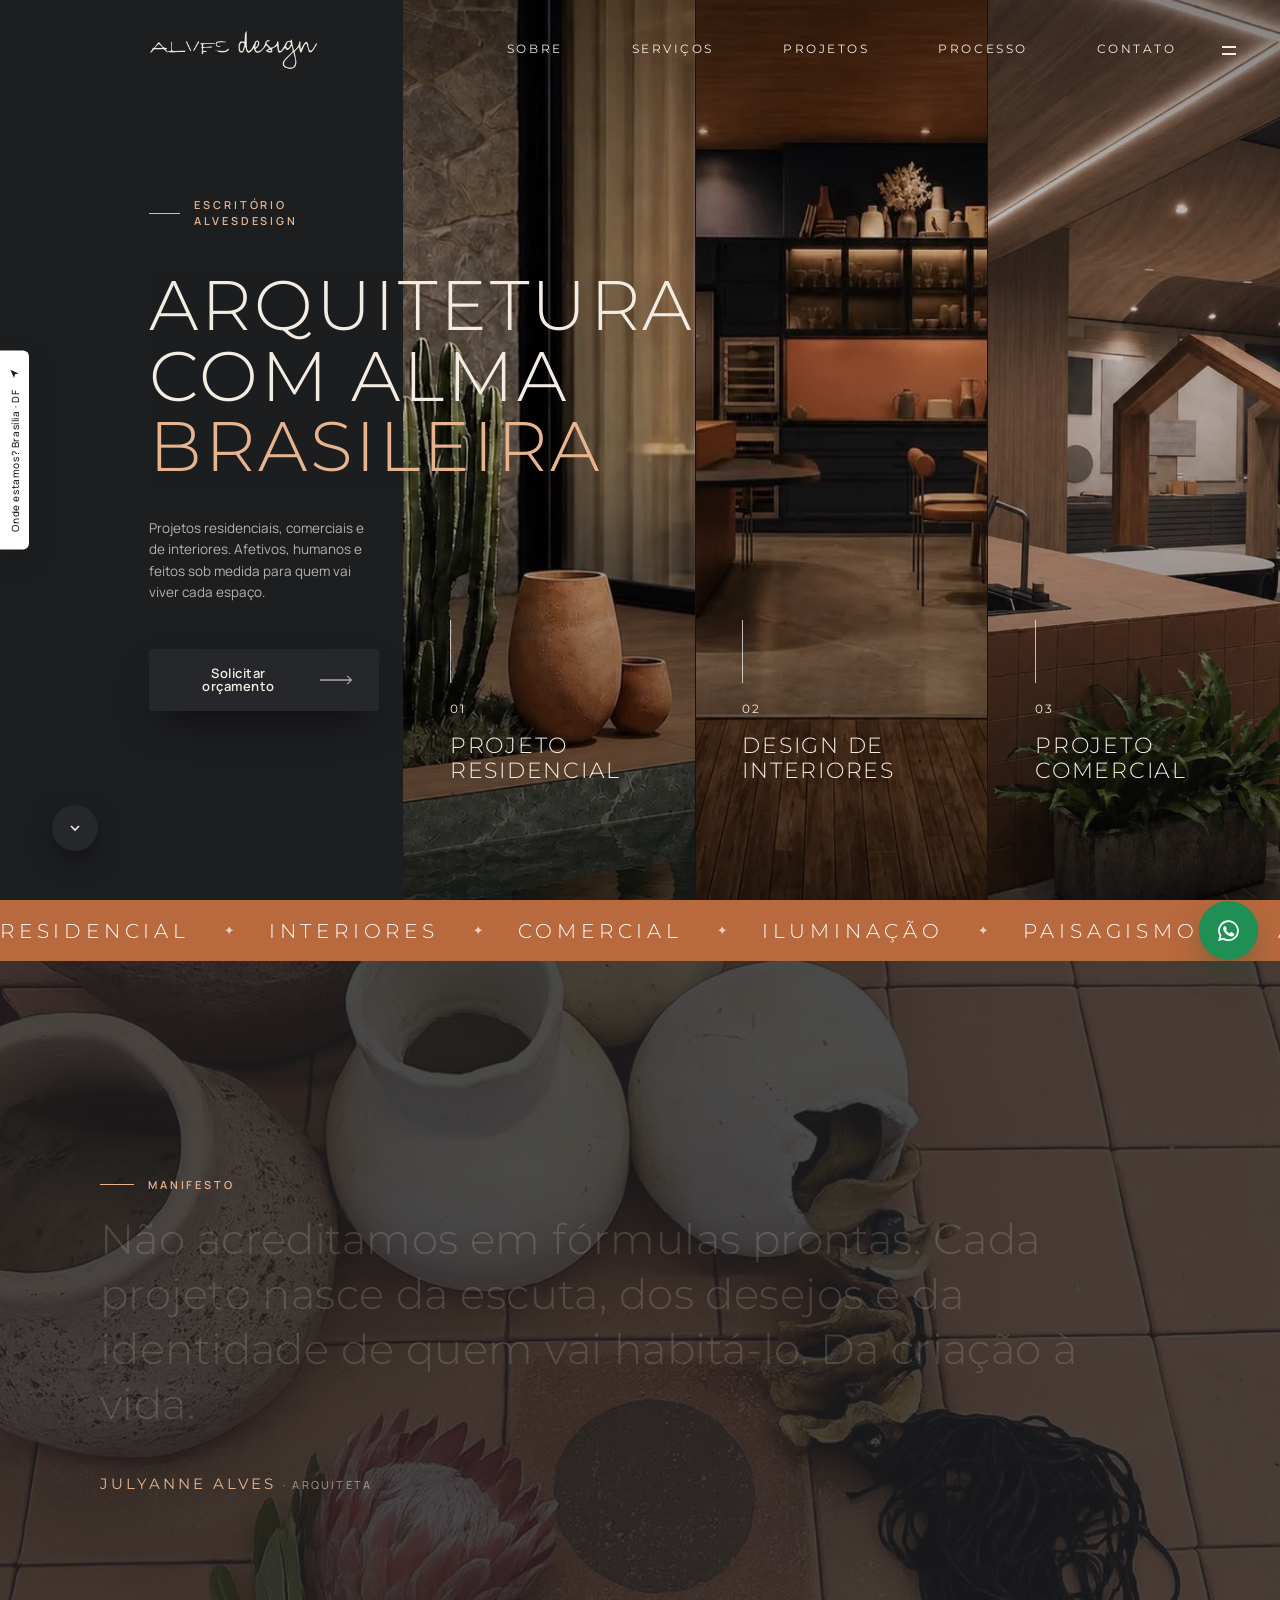
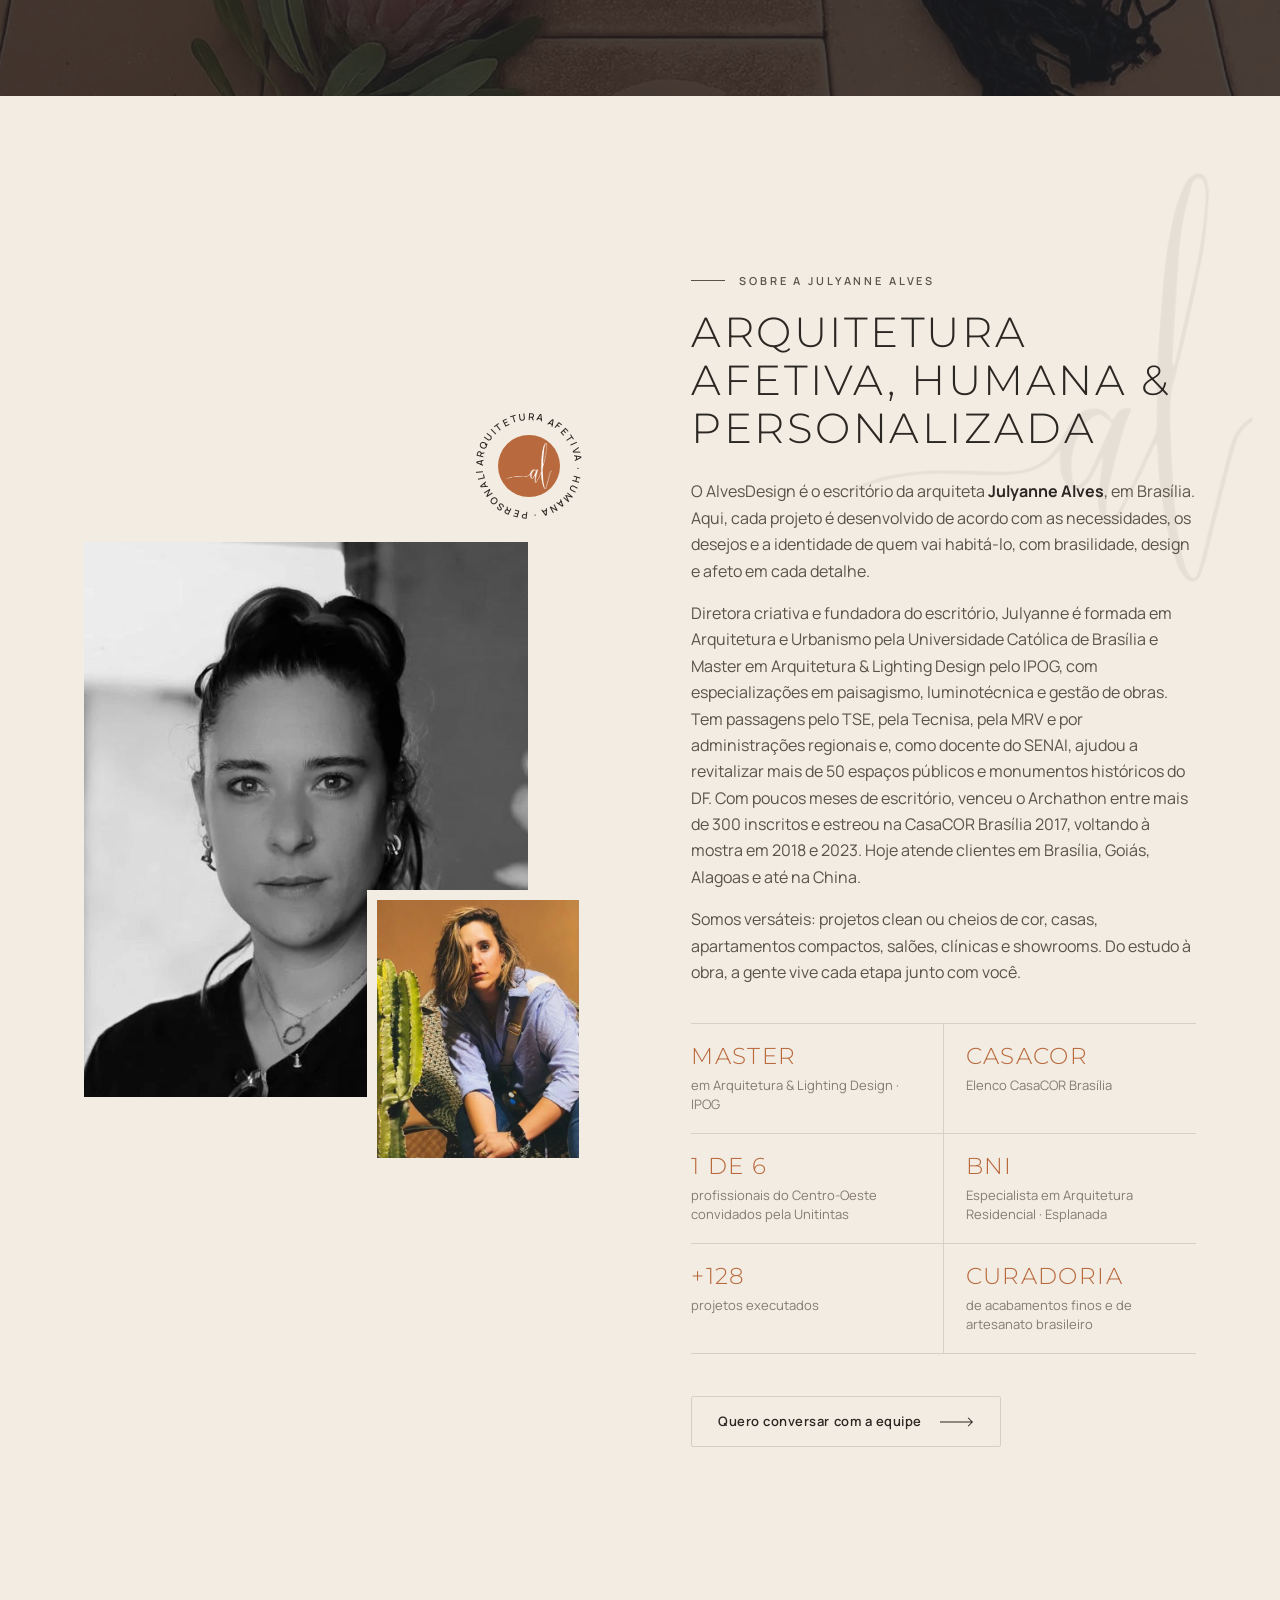
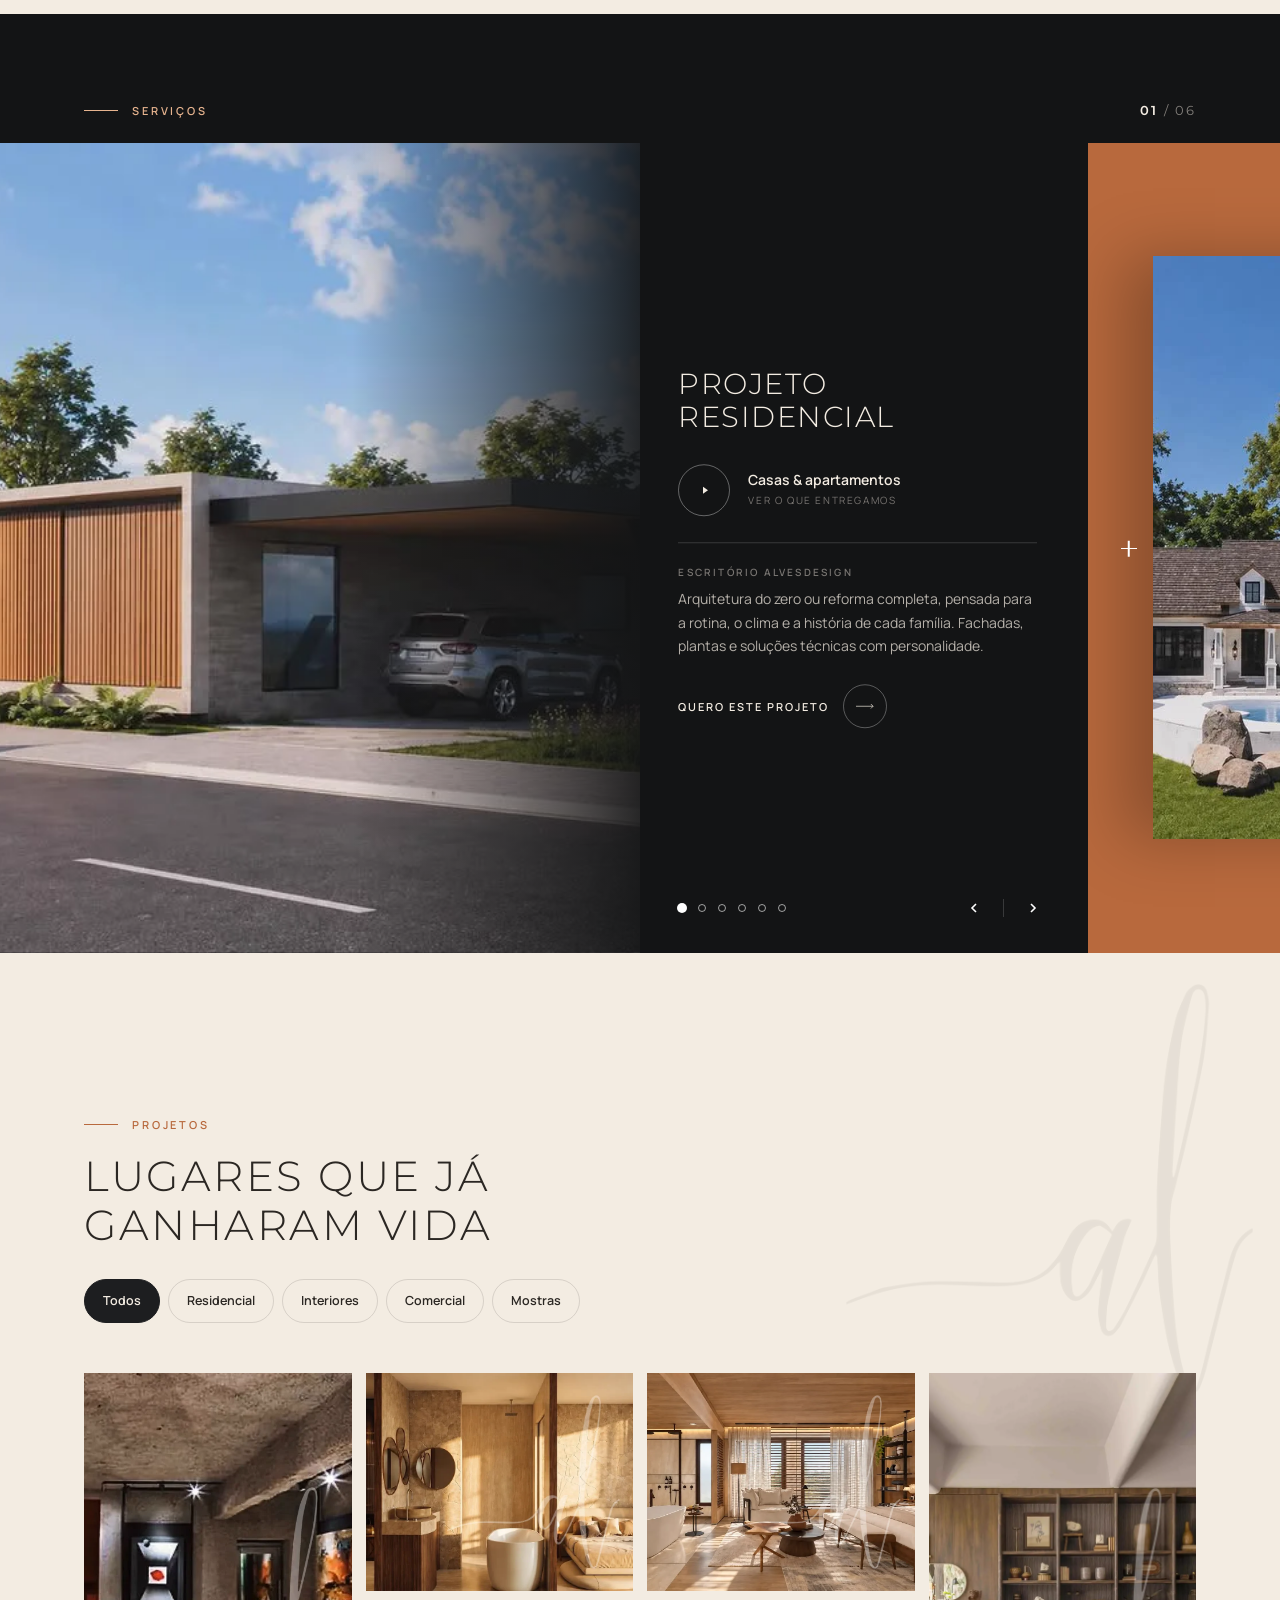
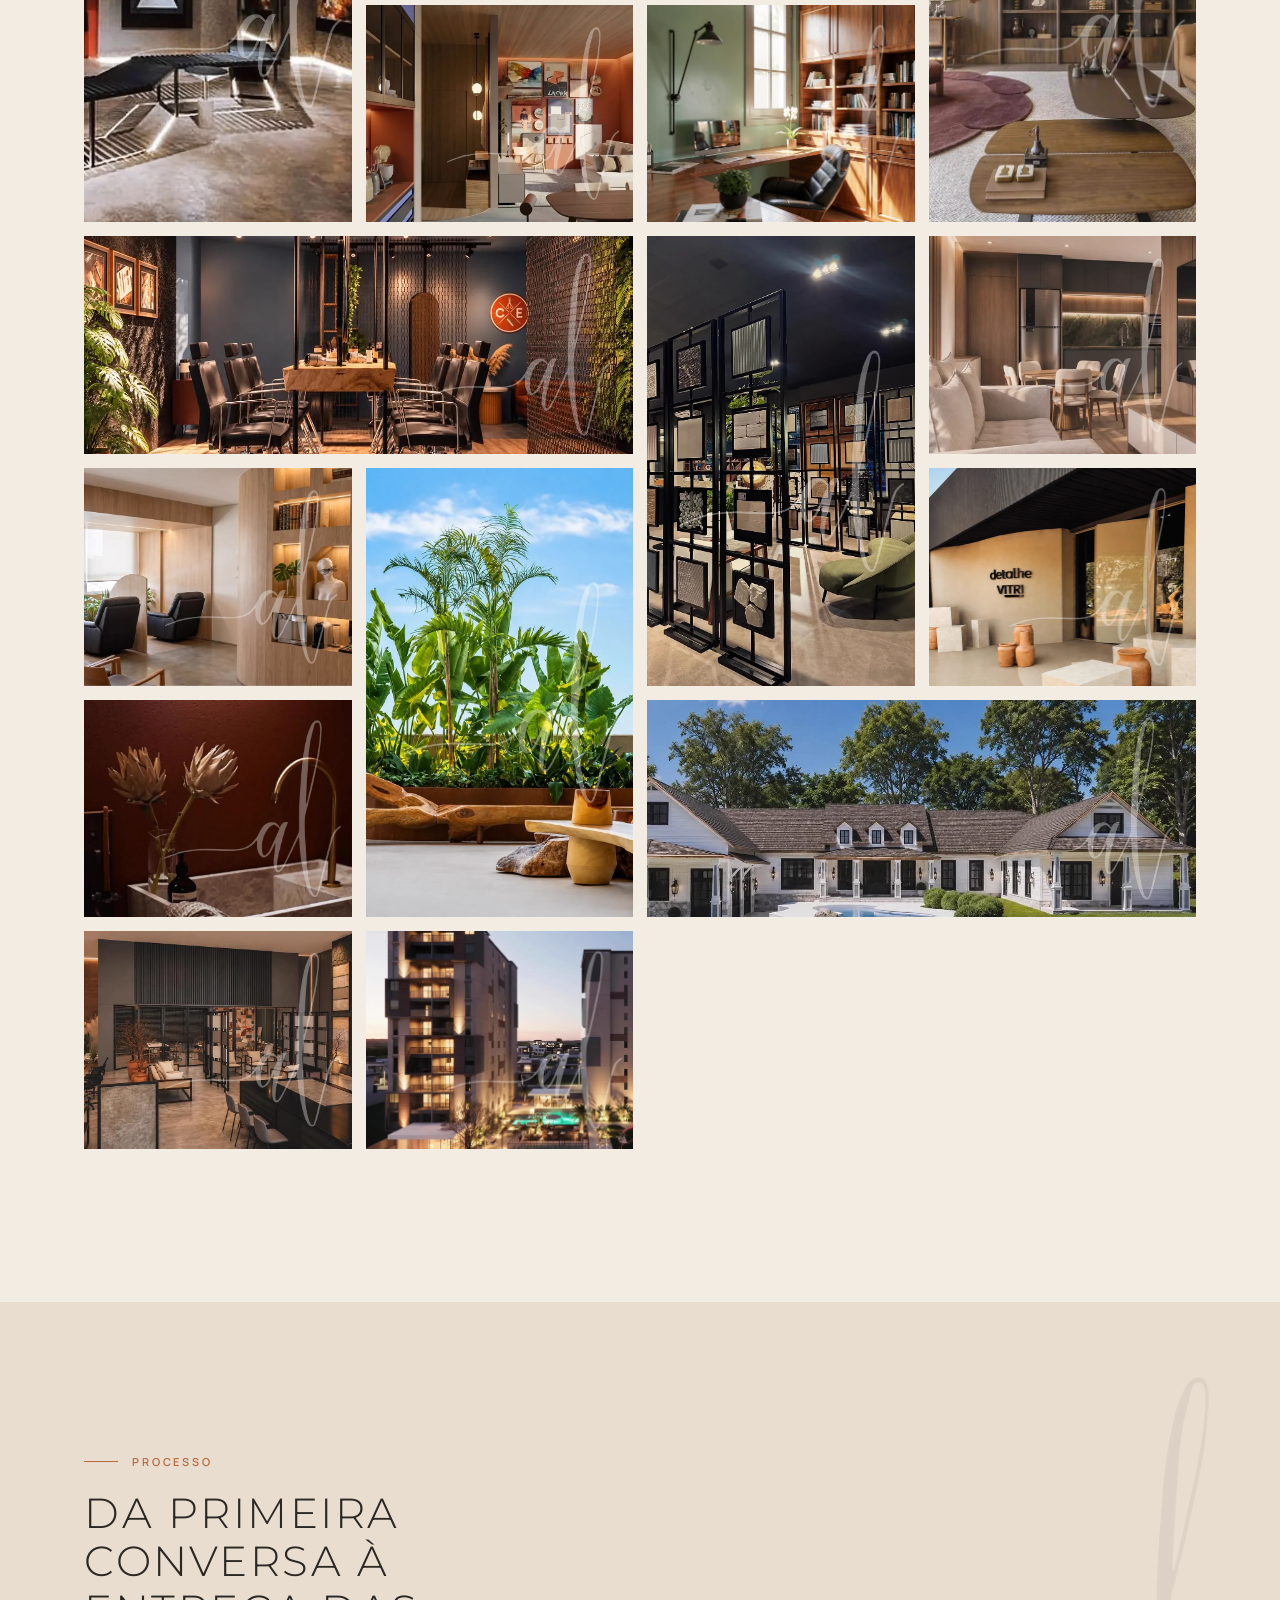
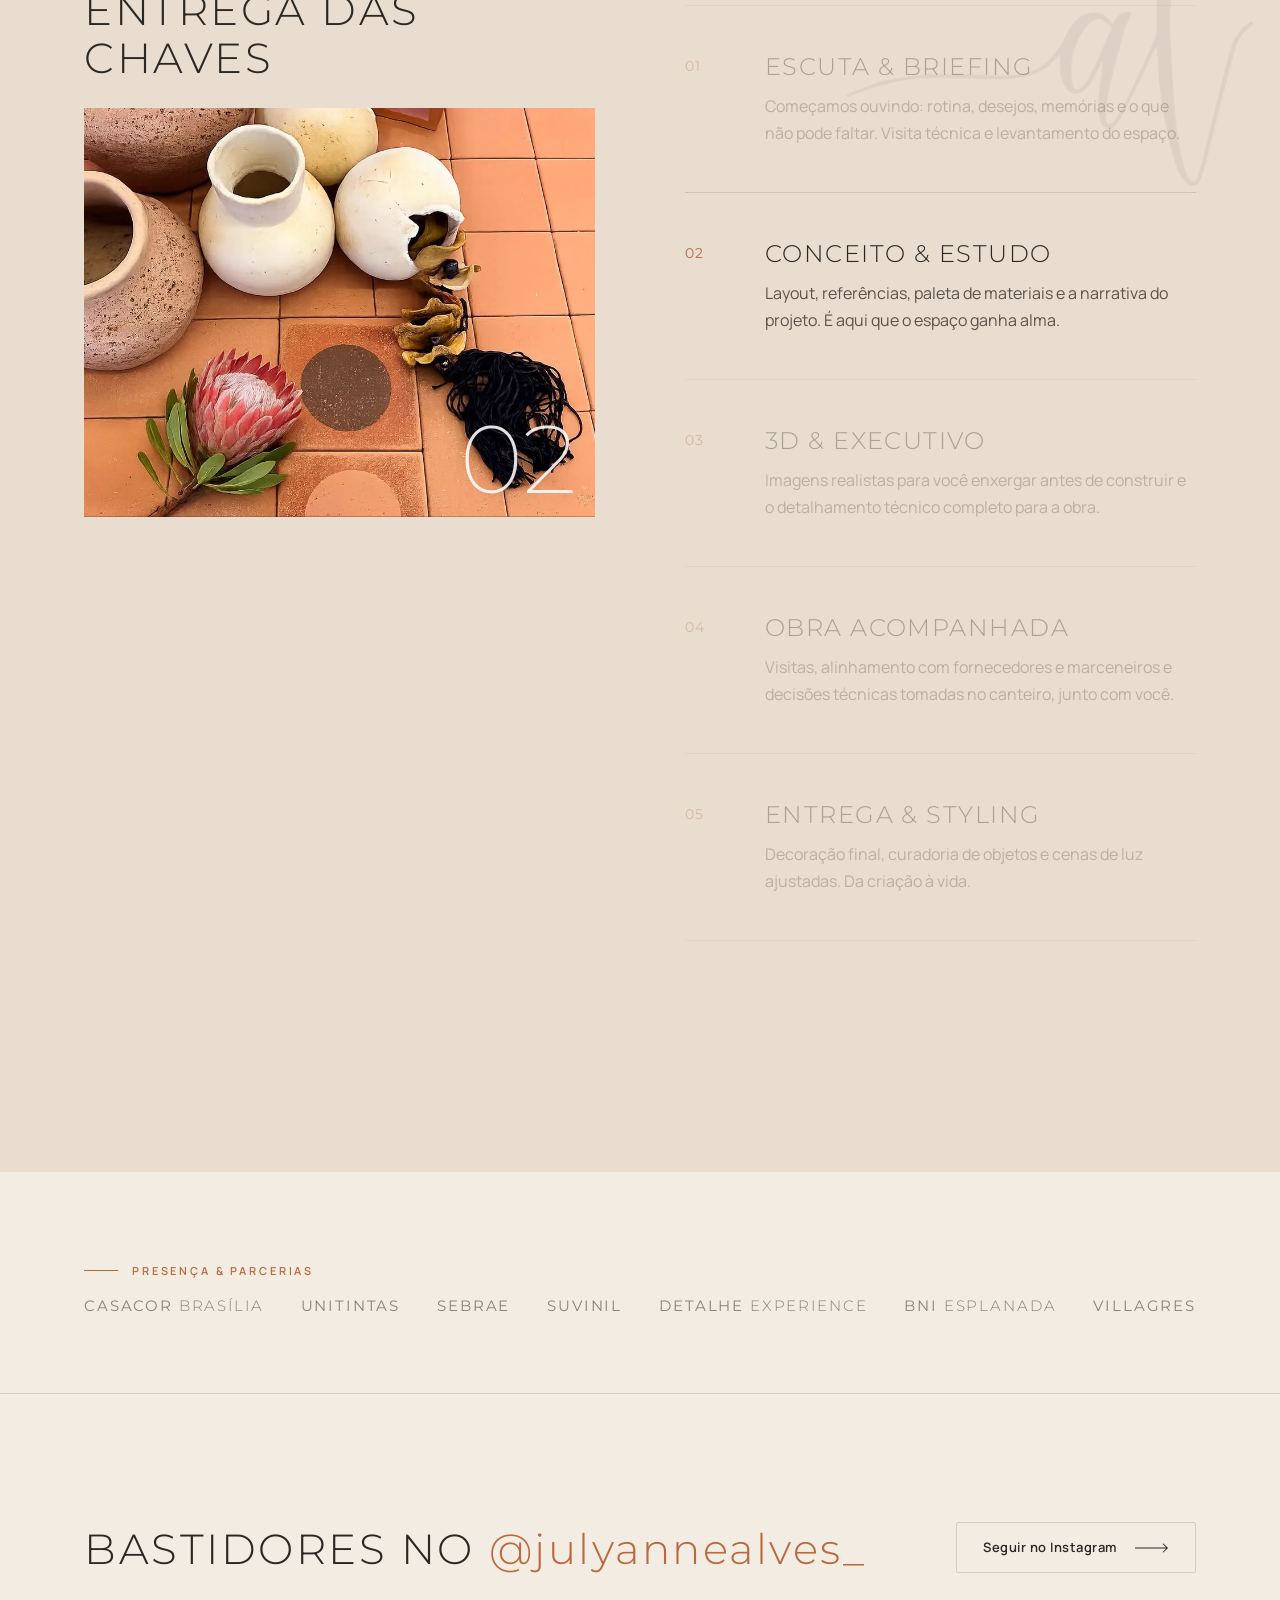
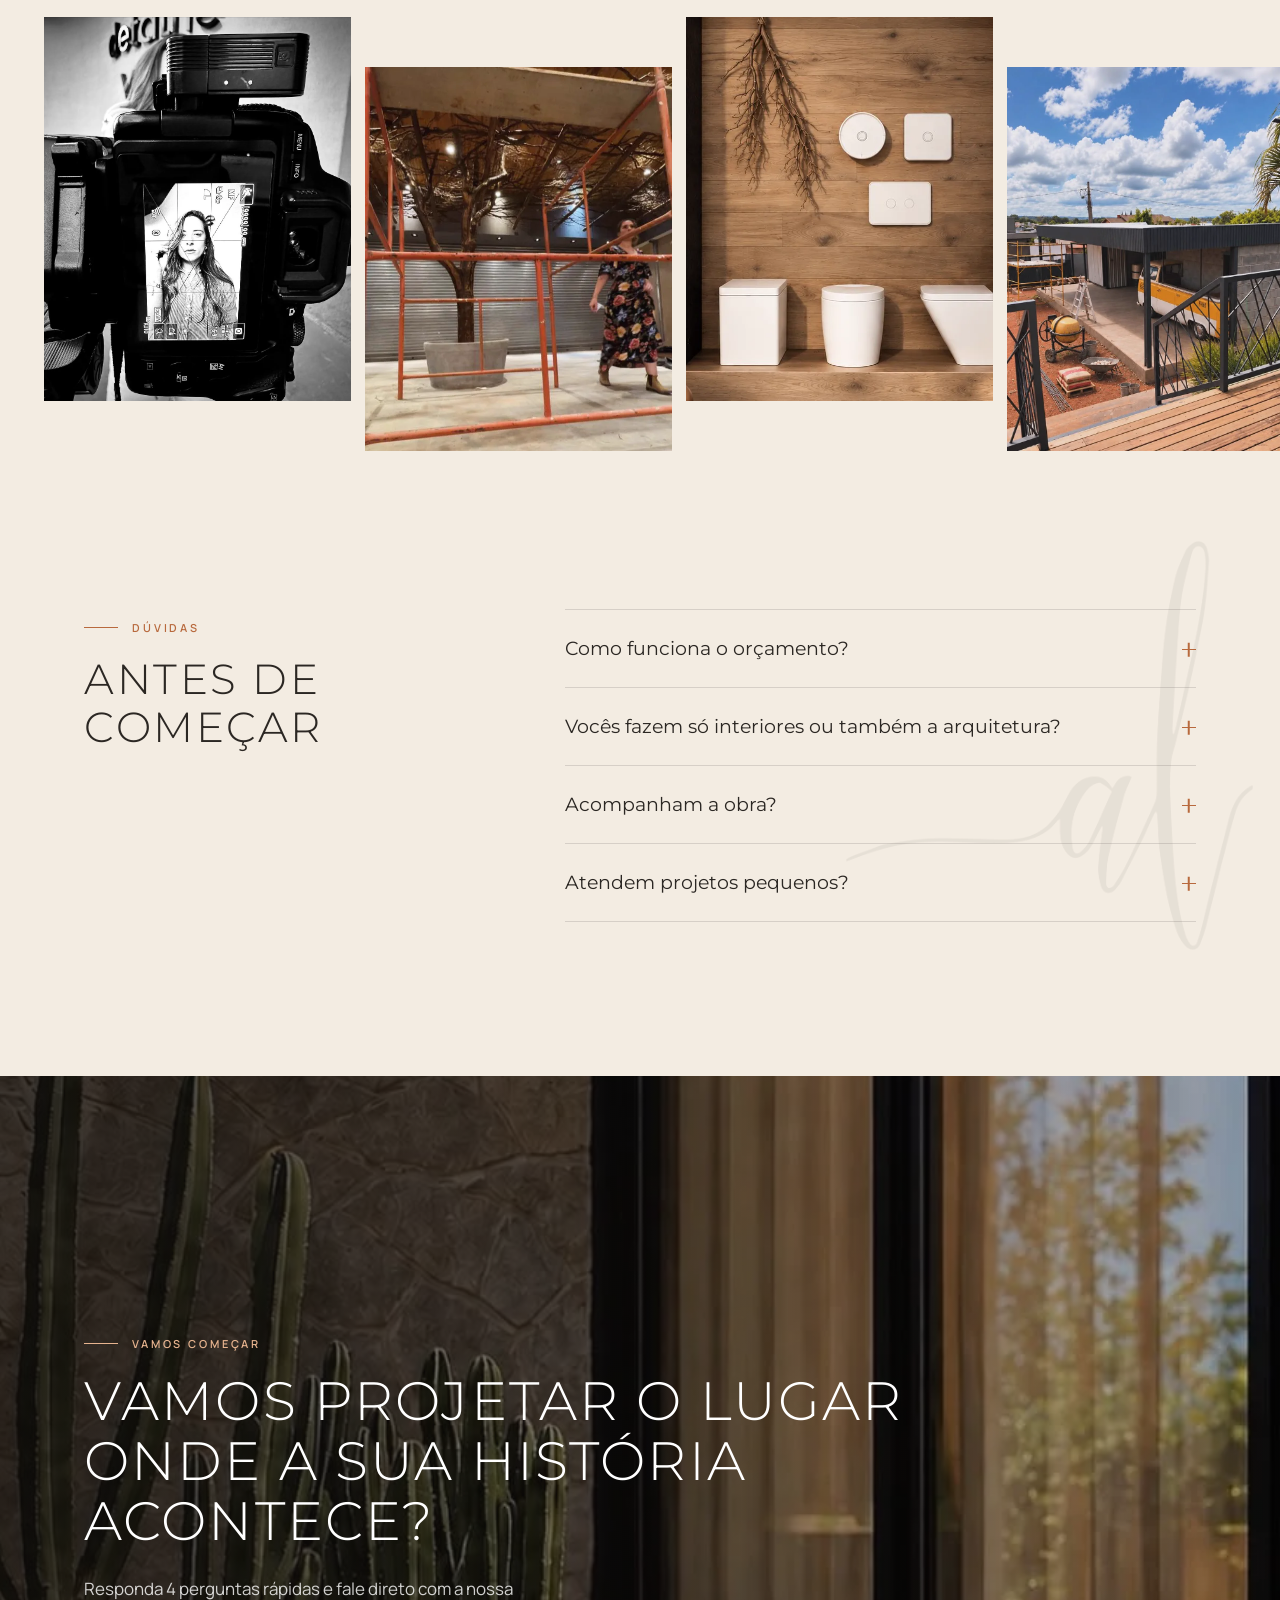
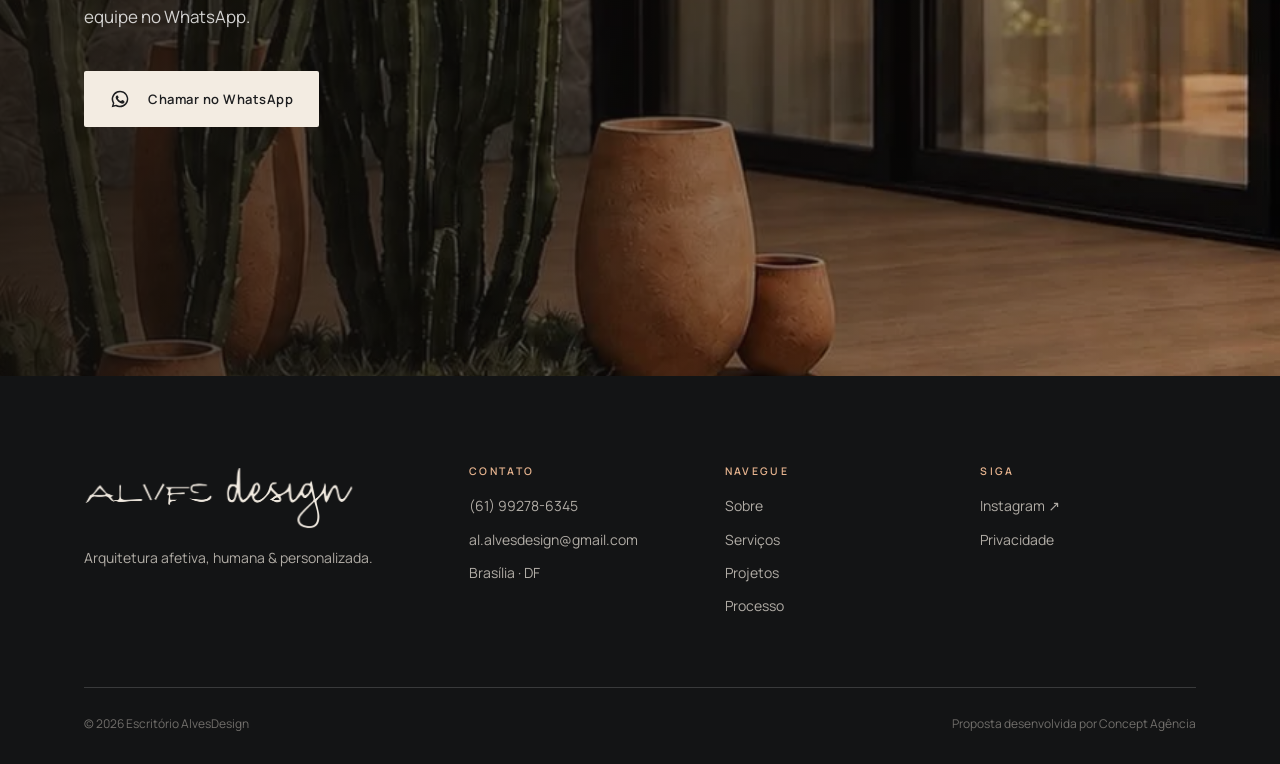
==== commit 07ca86b2: "Sobre: logo AL completa no selo, nome Julyanne Alves e textos uniformes - Selo usa al.png (com as du" ====
--- a/index.html
+++ b/index.html
@@ -4,7 +4,7 @@
   <meta charset="utf-8">
   <meta name="viewport" content="width=device-width, initial-scale=1">
   <title>Escritório AlvesDesign · Arquitetura com alma brasileira</title>
-  <meta name="description" content="Escritório AlvesDesign, da arquiteta July Alves. Projetos residenciais, comerciais e de interiores em Brasília: arquitetura afetiva, humana e personalizada.">
+  <meta name="description" content="Escritório AlvesDesign, da arquiteta Julyanne Alves. Projetos residenciais, comerciais e de interiores em Brasília: arquitetura afetiva, humana e personalizada.">
   <meta name="robots" content="noindex, nofollow">
   <meta name="theme-color" content="#1d1e20">
   <link rel="icon" type="image/png" href="assets/img/marca/favicon.png">
@@ -50,7 +50,7 @@
     <div class="menu__bg"></div>
     <div class="menu__wrap">
       <ol class="menu__list">
-        <li><a href="#sobre" data-img="assets/img/july-rosto-pb.webp"><small>01</small><span>Sobre a July</span></a></li>
+        <li><a href="#sobre" data-img="assets/img/july-rosto-pb.webp"><small>01</small><span>Sobre a Julyanne Alves</span></a></li>
         <li><a href="#servicos" data-img="assets/img/hero-casadeadel.webp"><small>02</small><span>Serviços</span></a></li>
         <li><a href="#projetos" data-img="assets/img/p-suite-cobertura.webp"><small>03</small><span>Projetos</span></a></li>
         <li><a href="#processo" data-img="assets/img/equipe-prancheta.webp"><small>04</small><span>Processo</span></a></li>
@@ -138,7 +138,7 @@
         <blockquote class="manifesto__quote" data-words>
           Não acreditamos em fórmulas prontas. Cada projeto nasce da escuta, dos desejos e da identidade de quem vai habitá-lo. Da criação à vida.
         </blockquote>
-        <p class="manifesto__sign">July Alves <span>· arquiteta</span></p>
+        <p class="manifesto__sign">Julyanne Alves <span>· arquiteta</span></p>
       </div>
     </section>
 
@@ -146,18 +146,18 @@
     <section class="about wm" id="sobre">
       <div class="wrap about__grid">
         <div class="about__media">
-          <figure class="about__main reveal-img"><img src="assets/img/july-rosto-pb.webp" alt="Retrato em preto e branco da arquiteta July Alves em uma obra" loading="lazy"></figure>
-          <figure class="about__small reveal-img" data-parallax="10"><img src="assets/img/july-perfil-cactos.webp" alt="July Alves sentada ao lado de um cacto, em ambiente de tons terrosos" loading="lazy"></figure>
+          <figure class="about__main reveal-img"><img src="assets/img/july-rosto-pb.webp" alt="Retrato em preto e branco da arquiteta Julyanne Alves em uma obra" loading="lazy"></figure>
+          <figure class="about__small reveal-img" data-parallax="10"><img src="assets/img/july-perfil-cactos.webp" alt="Julyanne Alves sentada ao lado de um cacto, em ambiente de tons terrosos" loading="lazy"></figure>
           <div class="about__badge" aria-hidden="true">
             <svg viewBox="0 0 120 120"><defs><path id="circ" d="M60 60m-46 0a46 46 0 1 1 92 0a46 46 0 1 1-92 0"/></defs><text><textPath href="#circ">arquitetura afetiva · humana · personalizada · </textPath></text></svg>
             <span><i class="about__badge-mark"></i></span>
           </div>
         </div>
         <div class="about__text">
-          <p class="eyebrow"><span>Sobre a July</span></p>
+          <p class="eyebrow"><span>Sobre a Julyanne Alves</span></p>
           <h2 class="h2 split">Arquitetura afetiva, humana &amp; personalizada</h2>
-          <p class="about__lead fade-up">O AlvesDesign é o escritório da arquiteta <strong>July Alves</strong>, em Brasília. Aqui, cada projeto é desenvolvido de acordo com as necessidades, os desejos e a identidade de quem vai habitá-lo, com brasilidade, design e afeto em cada detalhe.</p>
-          <p class="fade-up">Diretora criativa e fundadora do escritório, July é formada em Arquitetura e Urbanismo pela Universidade Católica de Brasília e Master em Arquitetura &amp; Lighting Design pelo IPOG, com especializações em paisagismo, luminotécnica e gestão de obras. Tem passagens pelo TSE, pela Tecnisa, pela MRV e por administrações regionais e, como docente do SENAI, ajudou a revitalizar mais de 50 espaços públicos e monumentos históricos do DF. Com poucos meses de escritório, venceu o Archathon entre mais de 300 inscritos e estreou na CasaCOR Brasília 2017, voltando à mostra em 2018 e 2023. Hoje atende clientes em Brasília, Goiás, Alagoas e até na China.</p>
+          <p class="about__lead fade-up">O AlvesDesign é o escritório da arquiteta <strong>Julyanne Alves</strong>, em Brasília. Aqui, cada projeto é desenvolvido de acordo com as necessidades, os desejos e a identidade de quem vai habitá-lo, com brasilidade, design e afeto em cada detalhe.</p>
+          <p class="fade-up">Diretora criativa e fundadora do escritório, Julyanne é formada em Arquitetura e Urbanismo pela Universidade Católica de Brasília e Master em Arquitetura &amp; Lighting Design pelo IPOG, com especializações em paisagismo, luminotécnica e gestão de obras. Tem passagens pelo TSE, pela Tecnisa, pela MRV e por administrações regionais e, como docente do SENAI, ajudou a revitalizar mais de 50 espaços públicos e monumentos históricos do DF. Com poucos meses de escritório, venceu o Archathon entre mais de 300 inscritos e estreou na CasaCOR Brasília 2017, voltando à mostra em 2018 e 2023. Hoje atende clientes em Brasília, Goiás, Alagoas e até na China.</p>
           <p class="fade-up">Somos versáteis: projetos clean ou cheios de cor, casas, apartamentos compactos, salões, clínicas e showrooms. Do estudo à obra, a gente vive cada etapa junto com você.</p>
           <ul class="creds">
             <li class="fade-up"><b>Master</b><span>em Arquitetura &amp; Lighting Design · IPOG</span></li>
@@ -330,7 +330,7 @@
           <p class="eyebrow"><span>Processo</span></p>
           <h2 class="h2 split">Da primeira conversa à entrega das chaves</h2>
           <div class="process__frame">
-            <img class="is-on" src="assets/img/equipe-prancheta.webp" alt="July e equipe desenhando na prancheta" loading="lazy">
+            <img class="is-on" src="assets/img/equipe-prancheta.webp" alt="Julyanne e equipe desenhando na prancheta" loading="lazy">
             <img src="assets/img/textura-ceramica.webp" alt="Amostras de cerâmica, vasos e flores" loading="lazy">
             <img src="assets/img/p-suite-cobertura.webp" alt="Imagem 3D de suíte" loading="lazy">
             <img src="assets/img/obra-fachada.webp" alt="Obra em andamento acompanhada pelo escritório" loading="lazy">
--- a/assets/css/style.css
+++ b/assets/css/style.css
@@ -49,6 +49,8 @@
 :focus-visible { outline: 2px solid var(--clay); outline-offset: 3px; }
 
 .wrap { width: min(1320px, 100% - var(--pad) * 2); margin-inline: auto; }
+/* no desktop a margem lateral comporta o botão flutuante do WhatsApp sem cobrir texto */
+@media (min-width: 1101px) { .wrap { width: min(1320px, 100% - max(var(--pad), 84px) * 2); } }
 
 .eyebrow {
   display: inline-flex; align-items: center; gap: 14px;
@@ -65,7 +67,7 @@
   letter-spacing: .06em; text-transform: uppercase;
 }
 .h2 em, .final__title em { font-style: normal; color: var(--clay); }
-.about__lead { font-size: 18px; }
+.about__lead { font-size: inherit; }
 
 /* split lines (JS envolve cada palavra) */
 .split .w { display: inline-block; overflow: hidden; vertical-align: top; padding-bottom: .06em; margin-bottom: -.06em; }
@@ -114,10 +116,11 @@
 .loader__line i { display: block; height: 100%; width: 100%; background: var(--clay); transform: scaleX(0); transform-origin: left; }
 .loader__tag { margin: 0; font: 500 11px/1 var(--sans); letter-spacing: .3em; text-transform: uppercase; opacity: 0; }
 .loader__panel { position: absolute; top: 0; bottom: 0; width: 25.1%; background: var(--ink); }
-.loader__panel:nth-of-type(1) { left: 0; }
-.loader__panel:nth-of-type(2) { left: 25%; }
-.loader__panel:nth-of-type(3) { left: 50%; }
-.loader__panel:nth-of-type(4) { left: 75%; }
+/* nth-child: .loader__inner é o 1º filho, os painéis vêm do 2º ao 5º */
+.loader__panel:nth-child(2) { left: 0; }
+.loader__panel:nth-child(3) { left: 25%; }
+.loader__panel:nth-child(4) { left: 50%; }
+.loader__panel:nth-child(5) { left: 75%; }
 body:not(.js) .loader { display: none; }
 
 /* ---------- Cursor ---------- */
@@ -143,6 +146,7 @@
   position: fixed; inset: 0 0 auto; z-index: 90;
   display: flex; align-items: center; justify-content: space-between; gap: 30px;
   padding: 30px var(--pad);
+  padding-left: max(var(--pad), 11.65%); /* logo alinhado ao texto do hero (37% da coluna de 31,5%) */
   color: #f3ece2;
   transition: padding .5s var(--ease-out), background .5s, transform .6s var(--ease);
 }
@@ -174,7 +178,7 @@
 .menu__wrap { position: relative; height: 100%; display: grid; grid-template-columns: 1.2fr .8fr; align-items: center; gap: 40px; padding: 120px var(--pad) 40px; }
 .menu__list { list-style: none; margin: 0; padding: 0; }
 .menu__list li { overflow: hidden; }
-.menu__list a { display: flex; align-items: baseline; gap: 22px; padding: 8px 0; font: 300 clamp(28px, 4.6vw, 70px)/1.05 var(--display); letter-spacing: .06em; text-transform: uppercase; transform: translateY(105%); transition: color .3s, padding .5s var(--ease-out); }
+.menu__list a { display: flex; align-items: baseline; gap: 22px; padding: 8px 0; font: 300 clamp(22px, 3vw, 46px)/1.1 var(--display); letter-spacing: .06em; text-transform: uppercase; transform: translateY(105%); transition: color .3s, padding .5s var(--ease-out); }
 .menu__list a small { font: 500 12px/1 var(--sans); letter-spacing: .2em; color: var(--clay); }
 .menu__list a:hover { color: #e7b48f; padding-left: 18px; }
 .menu__preview { margin: 0; aspect-ratio: 4/5; max-height: 64vh; overflow: hidden; clip-path: inset(100% 0 0 0); }
@@ -191,28 +195,34 @@
   transform: translate(-100%, -50%); transition: transform .6s var(--ease-out), background .3s;
 }
 .side-tab.is-in { transform: translate(0, -50%); }
+.side-tab.is-in.is-away { transform: translate(-100%, -50%); box-shadow: none; } /* só aparece no topo, sem cobrir conteúdo */
 .side-tab:hover { background: var(--clay); color: #fff; }
 .side-tab span { writing-mode: vertical-rl; transform: rotate(180deg); font: 500 10px/1 var(--sans); letter-spacing: .06em; }
 .side-tab svg { width: 11px; height: 11px; fill: currentColor; transform: rotate(-90deg); }
 
 /* ---------- HERO ---------- */
 .hero {
-  position: relative; height: 100vh; height: 100svh; min-height: 620px;
+  position: relative; min-height: 100vh; min-height: max(620px, 100svh);
   display: grid; grid-template-columns: 31.5% 1fr;
   background: var(--ink); color: #f3ece2; overflow: hidden;
 }
-.hero__intro { position: relative; z-index: 3; }
-.hero__eyebrow { position: absolute; left: 37%; top: 22%; margin: 0; color: #e7b48f; white-space: nowrap; }
+/* textos do hero em fluxo (um abaixo do outro): nada se sobrepõe em telas baixas */
+.hero__intro {
+  position: relative; z-index: 3;
+  display: flex; flex-direction: column; align-items: flex-start;
+  justify-content: center; justify-content: safe center;
+  padding: 108px 24px 100px 37%;
+}
+.hero__eyebrow { margin: 0 0 clamp(22px, 4.5vh, 52px); color: #e7b48f; max-width: 100%; line-height: 1.5; }
 .hero__title {
-  position: absolute; left: 37%; top: 29%; margin: 0; width: max-content;
-  font: 300 clamp(44px, 5.5vw, 100px)/1 var(--display); letter-spacing: .04em; text-transform: uppercase;
+  margin: 0 0 clamp(20px, 4vh, 40px); width: max-content;
+  font: 300 clamp(38px, min(5.5vw, 10vh), 100px)/1 var(--display); letter-spacing: .04em; text-transform: uppercase;
   pointer-events: none; text-shadow: 0 4px 40px rgba(0,0,0,.25);
 }
 .hero__title .line { display: block; overflow: hidden; padding-bottom: .08em; margin-bottom: -.08em; }
 .hero__title .line > span { display: inline-block; }
 .hero__title em { font-style: normal; color: #e7b48f; }
-.hero__lead { position: absolute; left: 37%; top: calc(29% + clamp(150px, 19vw, 330px)); width: min(270px, 52%); margin: 0; font-size: 13.5px; line-height: 1.6; color: rgba(243,236,226,.72); }
-.hero__cta { position: absolute; left: 37%; bottom: 17%; }
+.hero__lead { width: min(270px, 100%); margin: 0 0 clamp(24px, 5vh, 52px); font-size: 13.5px; line-height: 1.6; color: rgba(243,236,226,.72); }
 .hero__scroll {
   position: absolute; left: 13%; bottom: 5.5%;
   width: 46px; height: 46px; border-radius: 50%; display: grid; place-items: center;
@@ -221,14 +231,14 @@
 .hero__scroll svg { width: 12px; height: 12px; fill: none; stroke: #f3ece2; stroke-width: 1.6; animation: bob 2.2s var(--ease) infinite; }
 @keyframes bob { 0%,100% { transform: translateY(-2px); } 50% { transform: translateY(3px); } }
 
-.hero__panels { display: flex; height: 100%; }
+.hero__panels { display: flex; }
 .panel { position: relative; flex: 1 1 0; overflow: hidden; transition: flex-grow .9s var(--ease); }
 .panel + .panel { border-left: 1px solid rgba(0,0,0,.35); }
 .panel__media { position: absolute; inset: 0; overflow: hidden; }
 .panel__media img { width: 100%; height: 100%; object-fit: cover; transform: scale(1.12); transition: transform 1.4s var(--ease-out), filter .8s; filter: brightness(.82) saturate(.92); }
 .panel::after { content: ""; position: absolute; inset: 0; background: linear-gradient(180deg, rgba(0,0,0,.35) 0%, transparent 30%, transparent 50%, rgba(0,0,0,.6) 100%); pointer-events: none; }
 .panel__info { position: absolute; left: 16%; right: 10%; bottom: 7%; z-index: 2; }
-.panel__rule { display: block; width: 1px; height: clamp(50px, 11vh, 110px); background: rgba(255,255,255,.7); margin-bottom: 26px; transform-origin: top; }
+.panel__rule { display: block; width: 1px; height: clamp(40px, 7vh, 110px); background: rgba(255,255,255,.7); margin-bottom: 20px; transform-origin: top; }
 .panel__info small { display: block; margin-bottom: 18px; font: 400 12px/1 var(--display); letter-spacing: .14em; }
 .panel__info h2 { margin: 0; font: 300 clamp(19px, 1.7vw, 29px)/1.18 var(--display); letter-spacing: .08em; text-transform: uppercase; }
 .panel__info p { margin: 14px 0 0; max-width: 240px; font-size: 13px; line-height: 1.5; color: rgba(255,255,255,.78); opacity: 0; transform: translateY(12px); transition: opacity .5s, transform .6s var(--ease-out); }
@@ -264,14 +274,15 @@
 .about__main img { width: 100%; height: 115%; object-fit: cover; object-position: 50% 0; }
 .about__small { position: absolute; right: 0; bottom: 0; width: 44%; aspect-ratio: 4/5; margin: 0; overflow: hidden; border: 10px solid var(--paper); }
 .about__small img { width: 100%; height: 100%; object-fit: cover; }
-.about__badge { position: absolute; right: 2%; top: 6%; width: 120px; height: 120px; display: grid; place-items: center; }
+/* selo acima da foto, sem cobrir a imagem */
+.about__badge { position: absolute; right: 0; top: -136px; width: 120px; height: 120px; display: grid; place-items: center; }
 .about__badge svg { position: absolute; inset: 0; width: 100%; height: 100%; animation: spin 22s linear infinite; }
 .about__badge text { font: 600 9.6px var(--sans); letter-spacing: .2em; text-transform: uppercase; fill: var(--text); }
-.about__badge span { width: 54px; height: 54px; border-radius: 50%; background: var(--clay); display: grid; place-items: center; }
+.about__badge span { width: 62px; height: 62px; border-radius: 50%; background: var(--clay); display: grid; place-items: center; }
 .about__badge-mark {
-  display: block; height: 34px; aspect-ratio: 289 / 600; background: #fff;
-  -webkit-mask: url(../img/marca/al-letras.png) center / contain no-repeat;
-  mask: url(../img/marca/al-letras.png) center / contain no-repeat;
+  display: block; height: 46px; aspect-ratio: 895 / 900; background: #fff;
+  -webkit-mask: url(../img/marca/al.png) center / contain no-repeat;
+  mask: url(../img/marca/al.png) center / contain no-repeat;
 }
 @keyframes spin { to { transform: rotate(360deg); } }
 .about__text p { color: #5b524a; }
@@ -366,7 +377,7 @@
 .drawer__list li { display: flex; gap: 14px; align-items: center; padding: 13px 0; border-bottom: 1px solid var(--line-l); font-size: 14px; }
 .drawer__list li::before { content: ""; width: 7px; height: 7px; border-radius: 50%; background: var(--peek); flex: none; }
 
-.stage__controls { position: absolute; left: var(--pad); right: 18%; bottom: 28px; z-index: 5; display: flex; justify-content: space-between; align-items: center; }
+.stage__controls { position: absolute; left: 53%; right: 18%; bottom: 28px; z-index: 5; display: flex; justify-content: space-between; align-items: center; }
 .stage__dots { display: flex; gap: 12px; }
 .stage__dots button { width: 8px; height: 8px; border-radius: 50%; border: 1px solid rgba(255,255,255,.6); transition: background .3s, transform .3s; }
 .stage__dots button.is-on { background: #fff; transform: scale(1.25); }
@@ -417,7 +428,8 @@
 
 /* ---------- Presença ---------- */
 .presence { padding: 80px 0; border-bottom: 1px solid var(--line-l); }
-.presence__list { list-style: none; margin: 0; padding: 0; display: flex; flex-wrap: wrap; justify-content: space-between; gap: 20px 40px; }
+.presence__list { list-style: none; margin: 0; padding: 0; display: flex; flex-wrap: wrap; justify-content: space-between; gap: 20px clamp(16px, 1.6vw, 32px); }
+@media (min-width: 1101px) { .presence__list { flex-wrap: nowrap; } .presence__list li { white-space: nowrap; } }
 .presence__list li { font: 400 clamp(14px, 1.2vw, 19px)/1 var(--display); letter-spacing: .12em; text-transform: uppercase; color: #8d8276; transition: color .3s; }
 .presence__list li em { font-style: normal; font-weight: 300; }
 .presence__list li:hover { color: var(--clay); }
@@ -473,12 +485,21 @@
   transform: translateY(140%); transition: transform .7s var(--ease-out), gap .5s var(--ease-out), background .3s;
 }
 .wa-float.is-in { transform: none; }
+.wa-float.is-in.is-away, .menu-open .wa-float.is-in { transform: translateY(140%); } /* recolhe onde cobriria conteúdo */
 .wa-float svg { width: 25px; height: 25px; flex: none; }
 .wa-float span { max-width: 0; overflow: hidden; white-space: nowrap; font: 600 13.5px/1 var(--sans); transition: max-width .6s var(--ease-out); }
 .wa-float:hover { gap: 10px; background: #157041; }
 .wa-float:hover span { max-width: 240px; }
 .wa-float::before { content: ""; position: absolute; inset: 0; border-radius: inherit; border: 2px solid #1f8f55; animation: ping 2.6s var(--ease-out) infinite; }
 @keyframes ping { 0% { transform: scale(1); opacity: .7; } 80%, 100% { transform: scale(1.45); opacity: 0; } }
+/* celular/tablet: botão na barra do topo, ao lado do menu (JS move o elemento) */
+.nav .wa-float {
+  position: relative; right: auto; bottom: auto; z-index: auto;
+  width: 40px; height: 40px; padding: 0; margin: 0 -12px 0 auto; justify-content: center;
+  box-shadow: none; transform: none !important;
+}
+.nav .wa-float::before, .nav .wa-float span { display: none; }
+.nav .wa-float svg { width: 20px; height: 20px; }
 
 /* ---------- Lightbox ---------- */
 .lightbox { position: fixed; inset: 0; z-index: 150; display: grid; place-items: center; background: rgba(12,11,10,.94); visibility: hidden; opacity: 0; transition: opacity .4s, visibility .4s; }
@@ -551,7 +572,9 @@
 
 /* ---------- Responsivo ---------- */
 @media (max-width: 1100px) {
+  .nav { padding-left: var(--pad); }
   .nav__links { display: none; }
+  .side-tab { display: none; }
   .hero { grid-template-columns: 1fr; grid-template-rows: auto 1fr; height: auto; min-height: 0; }
   .hero__intro { padding: 130px var(--pad) 50px; }
   .hero__eyebrow, .hero__title, .hero__lead, .hero__cta { position: static; }
@@ -564,14 +587,15 @@
   .panel__info p { display: none; }
 
   .about__grid, .process__grid, .faq__grid { grid-template-columns: 1fr; }
-  .about__badge { left: auto; right: 6%; top: -30px; }
+  .about { padding-top: max(124px, 13vw); }
+  .about__badge { left: auto; right: 0; top: -106px; width: 96px; height: 96px; }
   .process__sticky { position: relative; top: 0; }
   .steps { padding: 0; }
   .step { opacity: 1; }
 
   .stage { height: auto; min-height: 0; padding-bottom: 90px; }
   .stage__slides { position: relative; height: 56vh; min-height: 340px; }
-  .slide__media { width: 100%; }
+  .slide__media { width: 82%; } /* foto ao lado do painel colorido, sem ficar por baixo dele */
   .slide__media::after { background: linear-gradient(180deg, transparent 60%, rgba(19,20,21,.85)); }
   .stage__copy { position: relative; left: auto; top: auto; transform: none; width: auto; padding: 34px var(--pad) 0; }
   .stage__peek { top: 0; bottom: auto; height: 56vh; min-height: 340px; width: 18%; }
@@ -595,7 +619,9 @@
   .logo__mark { height: 34px; }
   .logo--lg .logo__mark { height: 56px; }
   .about__media { padding: 0 8% 18% 0; }
-  .about__badge { width: 96px; height: 96px; }
+  .about__badge { width: 88px; height: 88px; top: -98px; }
+  .about__badge span { width: 50px; height: 50px; }
+  .about__badge-mark { height: 36px; }
   .creds { grid-template-columns: 1fr; }
   .creds li:nth-child(odd) { border-right: 0; }
   .creds li:nth-child(even) { padding-left: 0; }
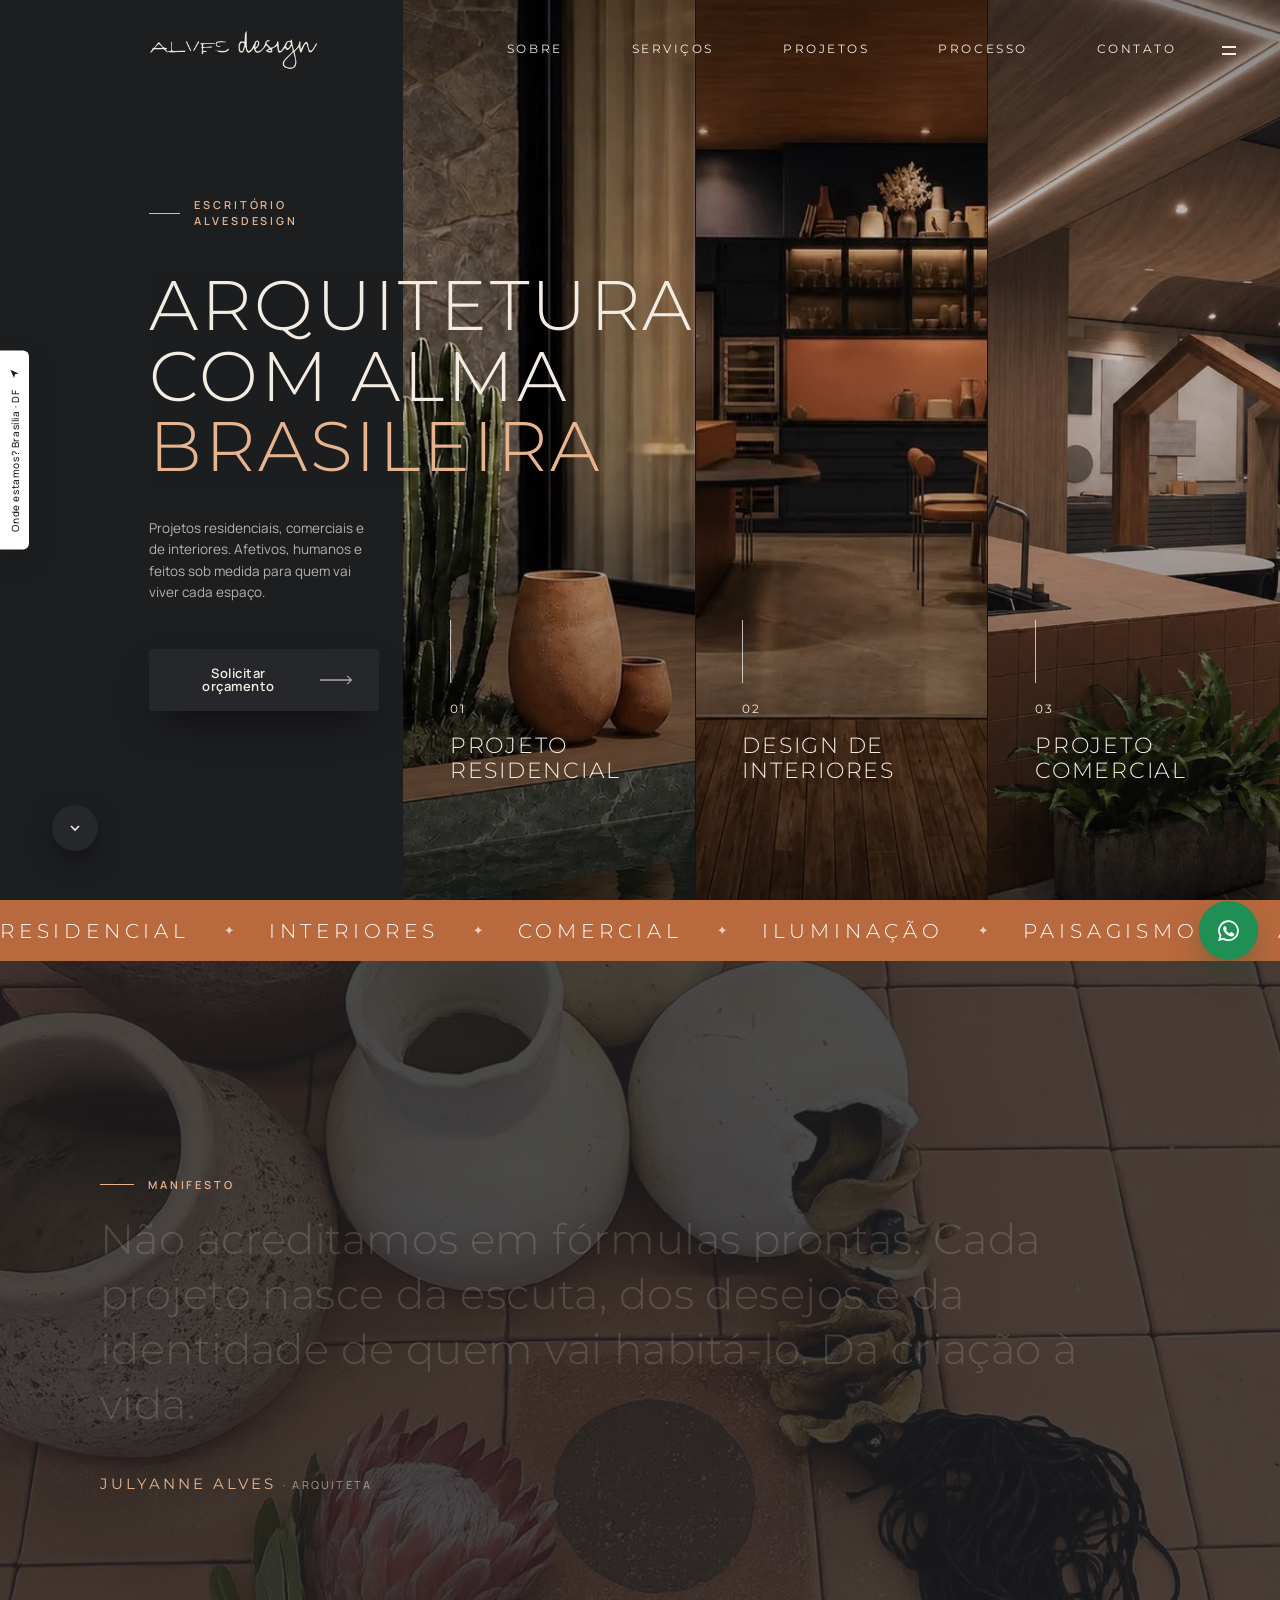
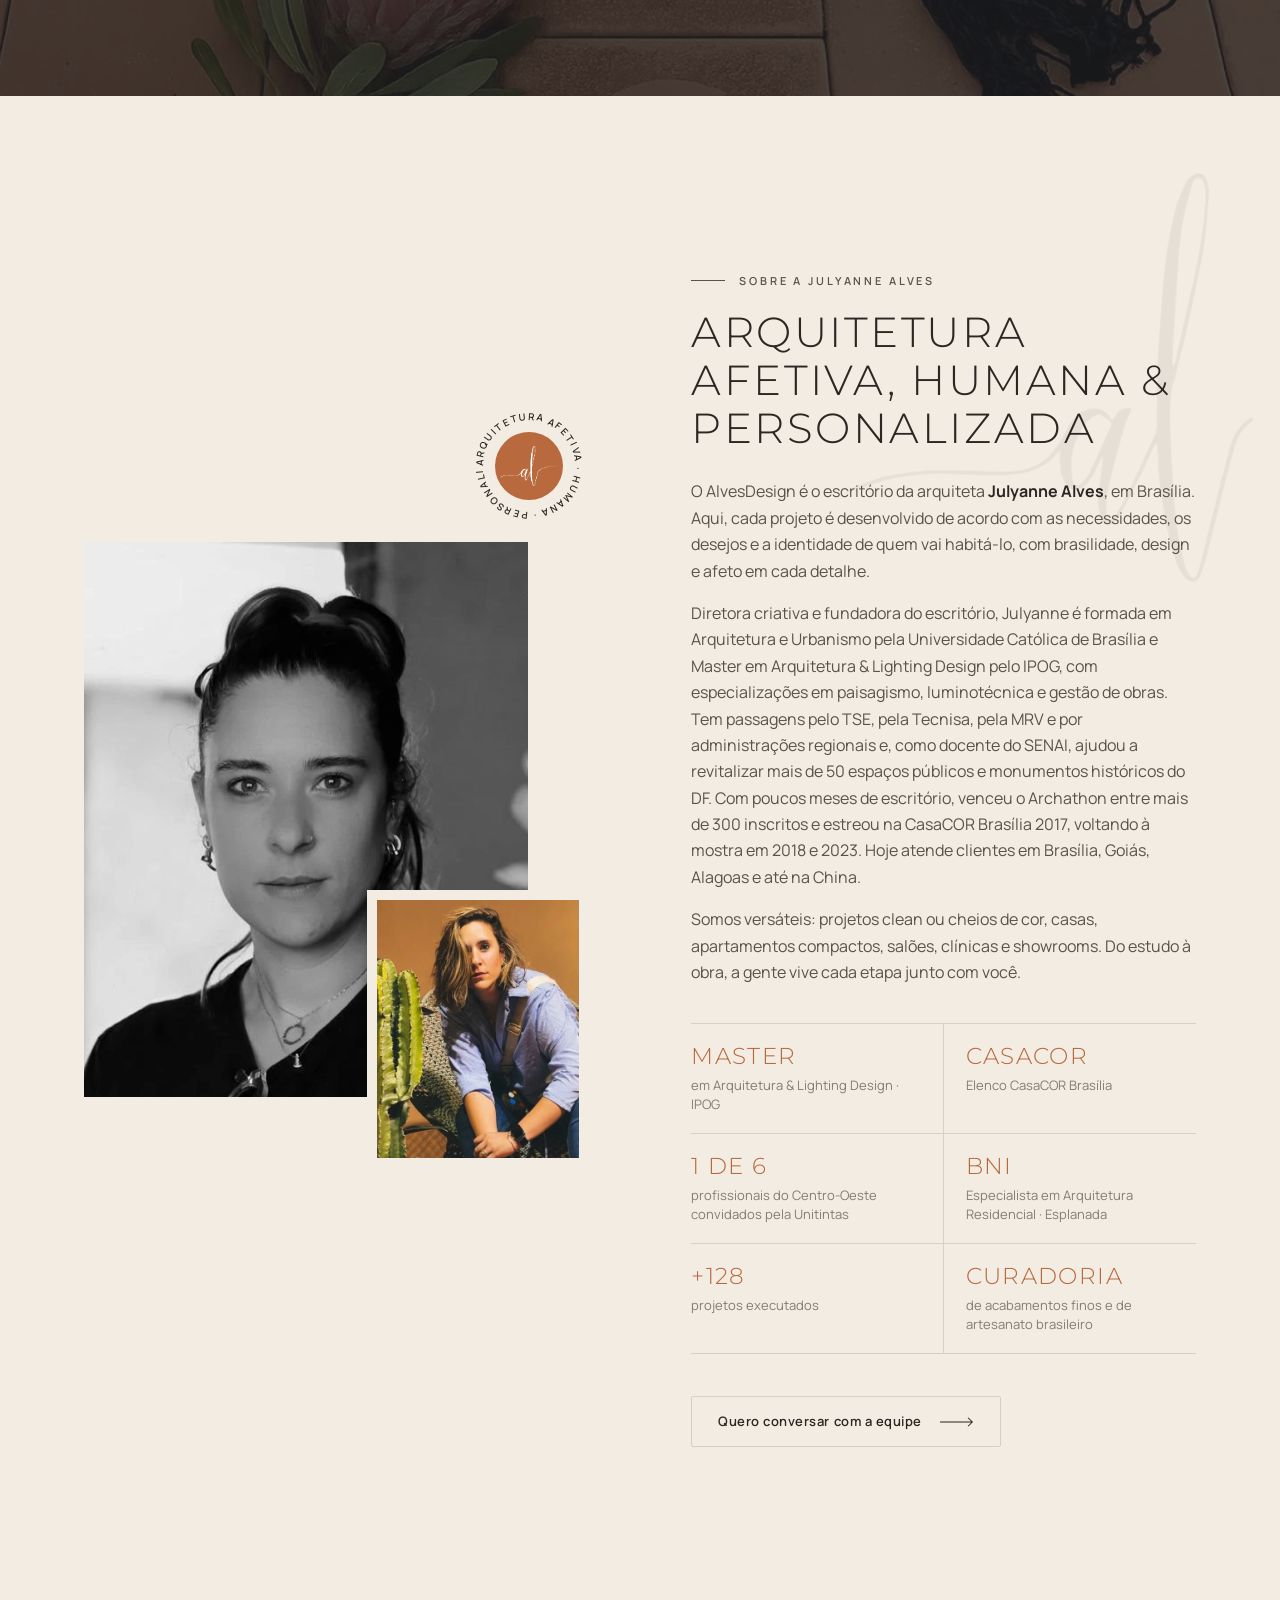
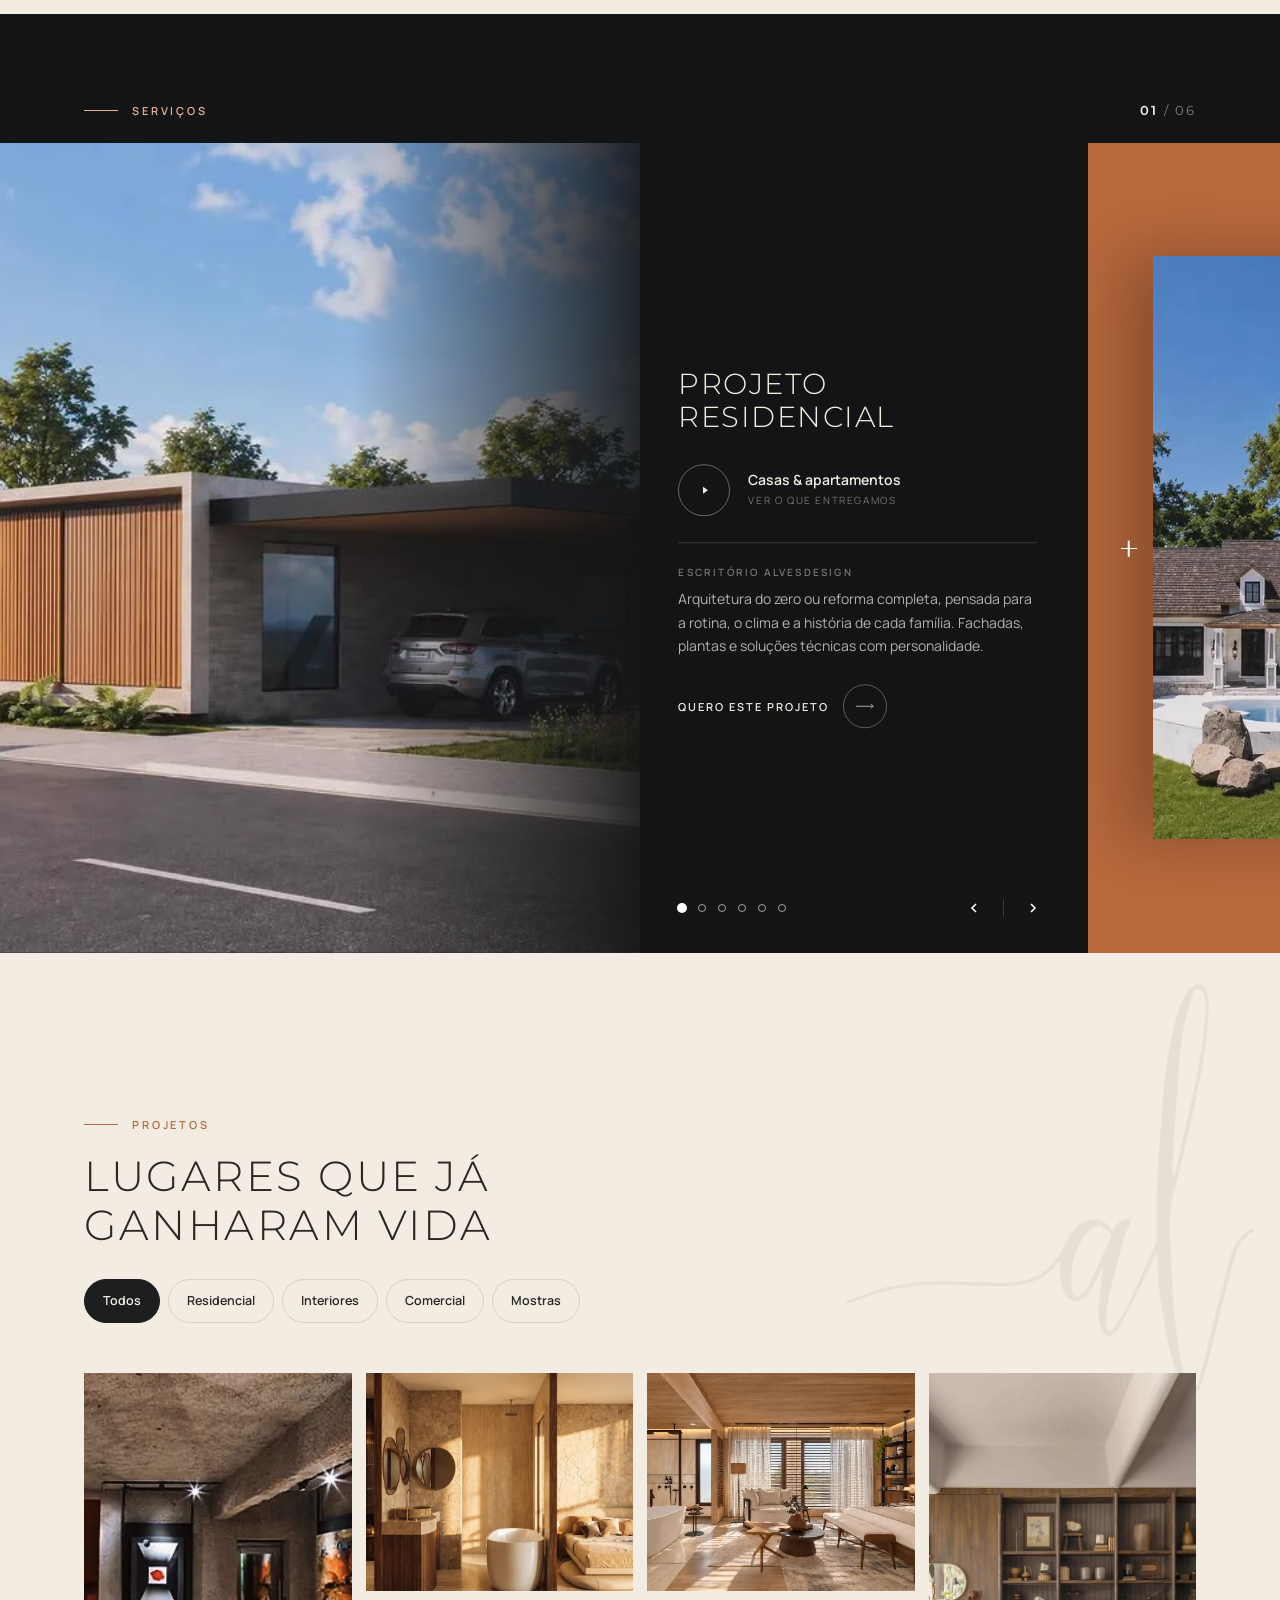
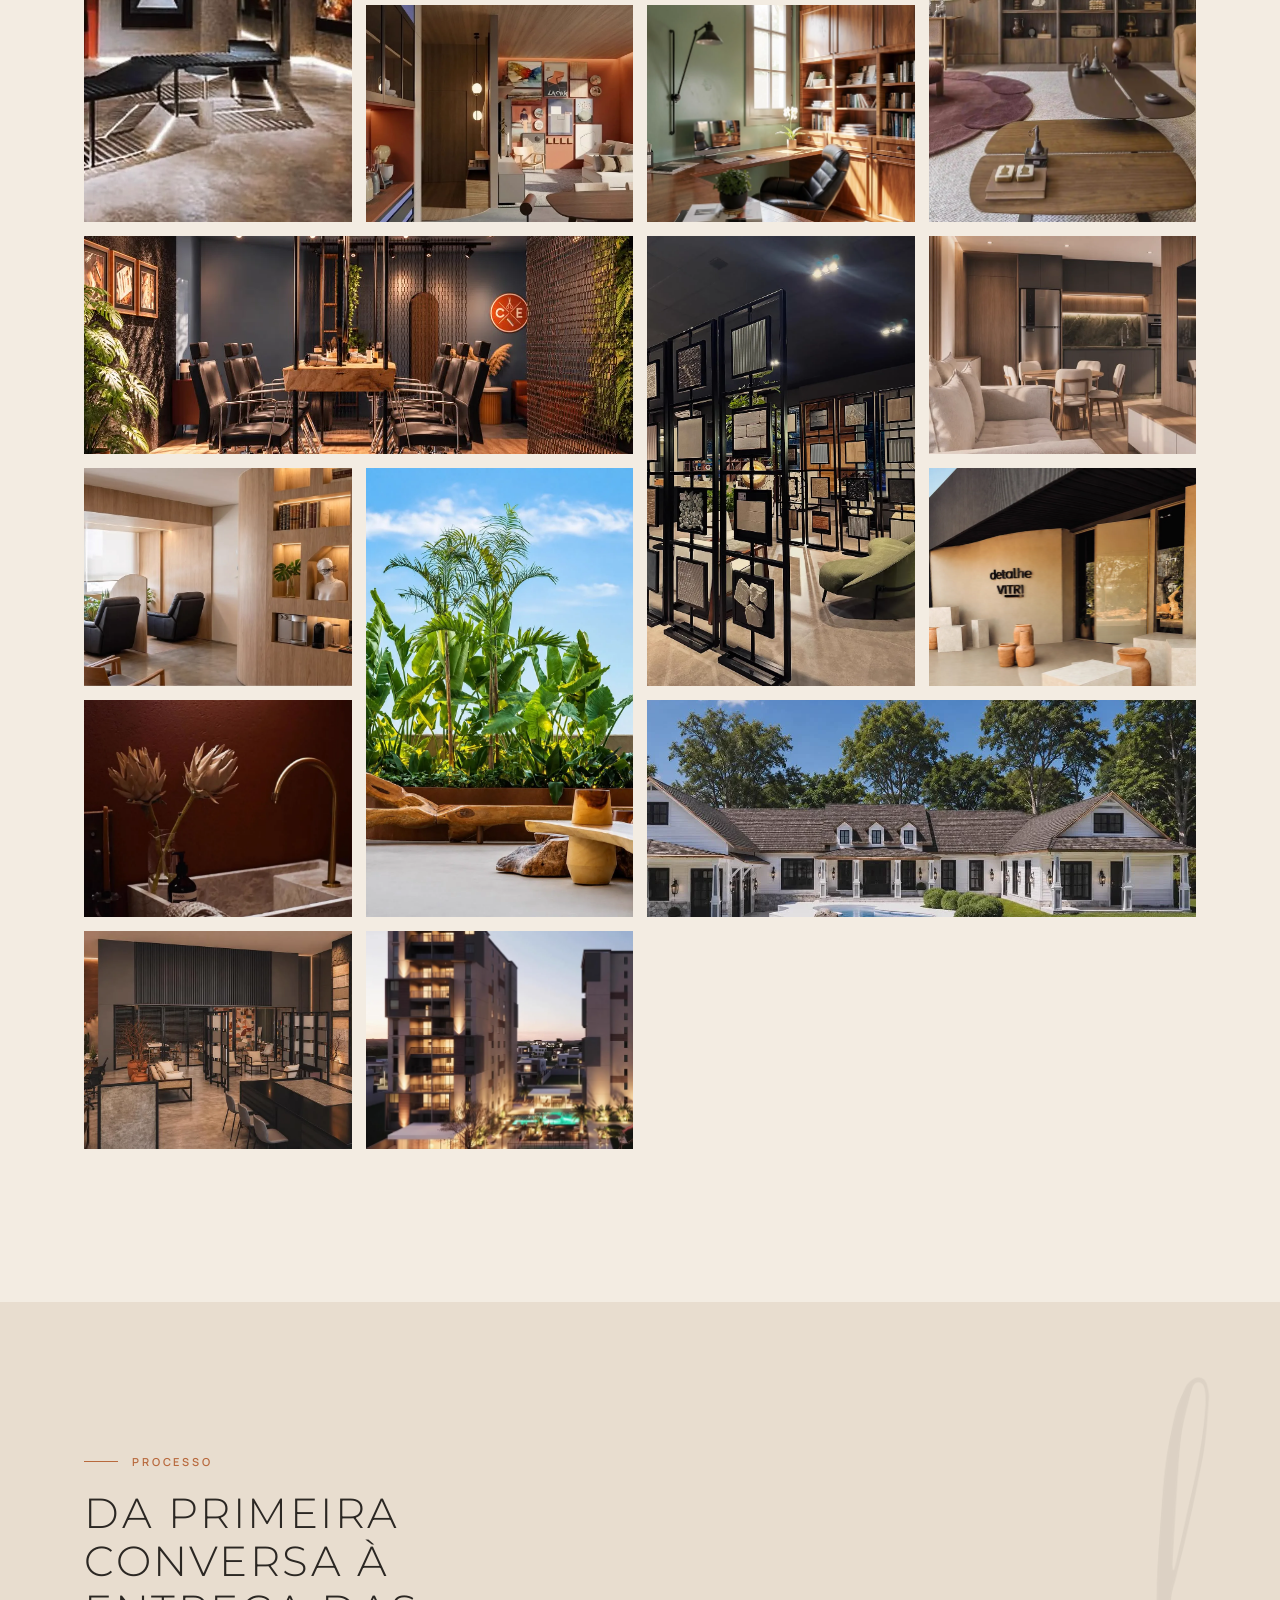
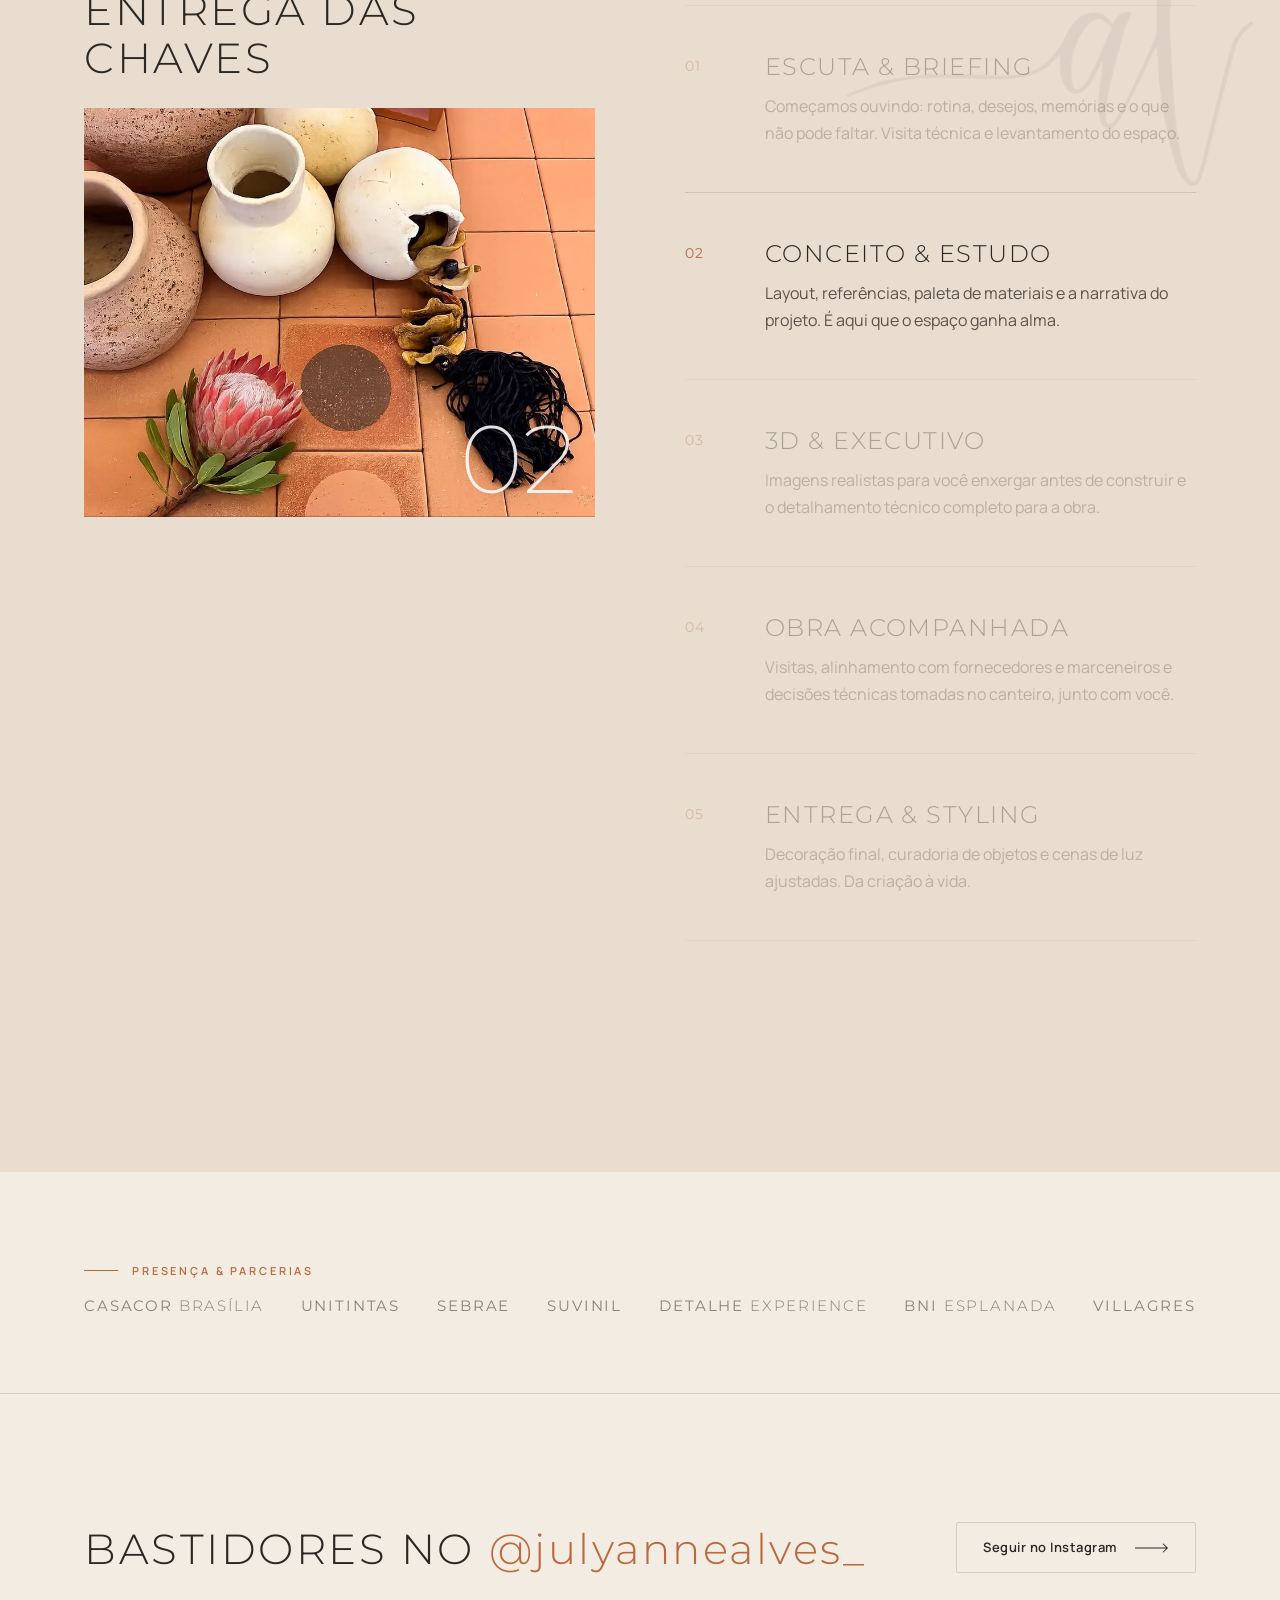
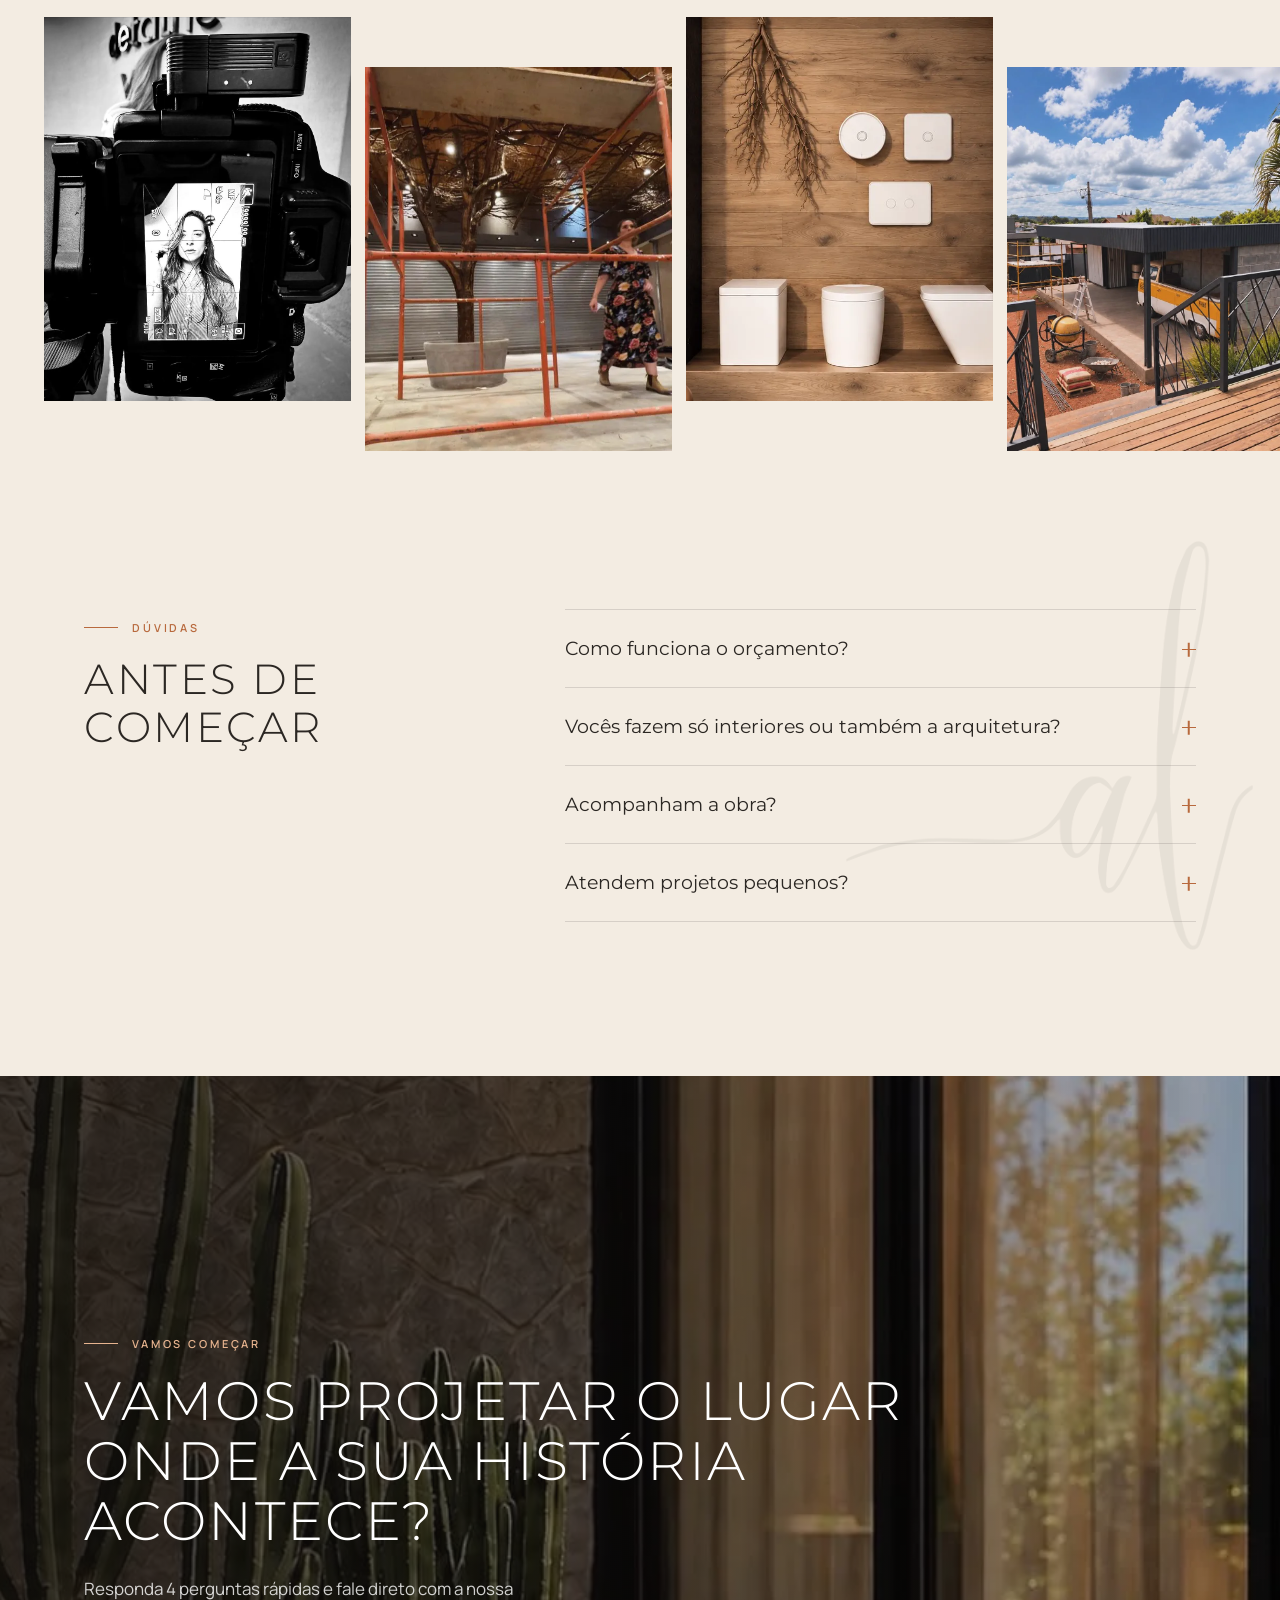
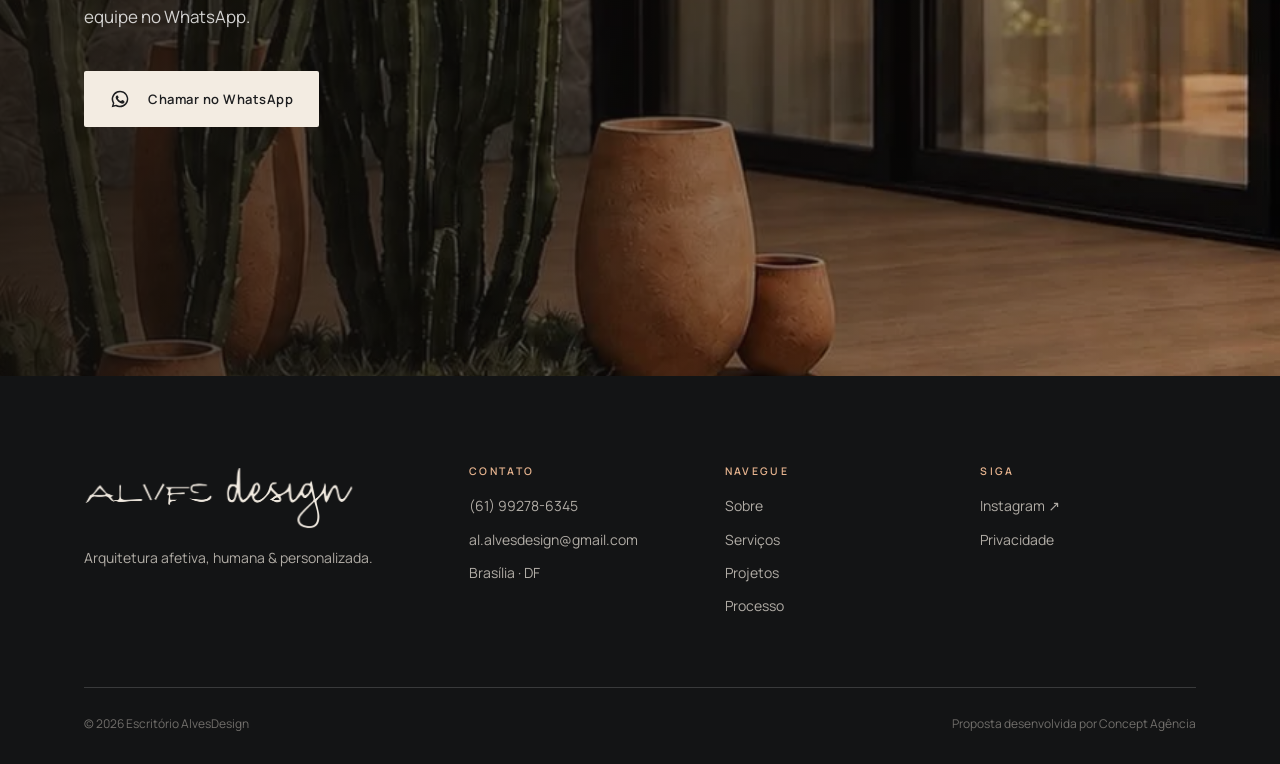
==== commit c4f2b677: "Ajustes da cliente: fotos sem marca d'água, nova mensagem do WhatsApp e galeria sempre visível - Gal" ====
--- a/index.html
+++ b/index.html
@@ -303,22 +303,22 @@
         </div>
 
         <div class="gallery">
-          <figure class="g-item g--tall" data-cat="mostras"><img src="assets/img/projetos/p-casacor-galeria.webp" alt="Espaço autoral com concreto, obras de arte e banco de aço" loading="lazy"><figcaption><small>Mostras</small>Espaço autoral · CasaCOR Brasília</figcaption></figure>
-          <figure class="g-item" data-cat="residencial"><img src="assets/img/projetos/p-suite-cobertura.webp" alt="Suíte com banheira, pedra natural e madeira" loading="lazy"><figcaption><small>Residencial</small>Suíte cobertura</figcaption></figure>
-          <figure class="g-item" data-cat="residencial"><img src="assets/img/projetos/hero-suite-master.webp" alt="Suíte master com madeira, cortinas leves e luz natural" loading="lazy"><figcaption><small>Residencial</small>Suíte master</figcaption></figure>
-          <figure class="g-item g--tall" data-cat="interiores"><img src="assets/img/projetos/p-estante.webp" alt="Living com estante de madeira e tapete orgânico" loading="lazy"><figcaption><small>Interiores</small>Living com estante autoral</figcaption></figure>
-          <figure class="g-item" data-cat="interiores"><img src="assets/img/projetos/p-living-corredor.webp" alt="Living Casa Déa&amp;Del com pendentes e quadros" loading="lazy"><figcaption><small>Interiores</small>Living Casa Déa&amp;Del</figcaption></figure>
-          <figure class="g-item g--wide" data-cat="comercial"><img src="assets/img/projetos/srv-comercial.webp" alt="Salão de beleza com estações de madeira" loading="lazy"><figcaption><small>Comercial</small>Salão de beleza</figcaption></figure>
-          <figure class="g-item" data-cat="interiores"><img src="assets/img/projetos/p-escritorio-residencial.webp" alt="Escritório residencial com parede verde e marcenaria" loading="lazy"><figcaption><small>Interiores</small>Escritório residencial</figcaption></figure>
-          <figure class="g-item g--tall" data-cat="comercial"><img src="assets/img/projetos/p-showroom-detalhe.webp" alt="Showroom com painéis de revestimentos" loading="lazy"><figcaption><small>Comercial</small>Showroom de revestimentos</figcaption></figure>
-          <figure class="g-item" data-cat="residencial"><img src="assets/img/projetos/p-loft-parksul.webp" alt="Loft compacto com cozinha integrada" loading="lazy"><figcaption><small>Residencial</small>Loft no ParkSul · 39 m²</figcaption></figure>
-          <figure class="g-item" data-cat="comercial"><img src="assets/img/projetos/p-lifeness.webp" alt="Sala de soroterapia com poltronas reclináveis e madeira" loading="lazy"><figcaption><small>Comercial</small>Sala de soroterapia · Lifeness</figcaption></figure>
-          <figure class="g-item g--tall" data-cat="mostras"><img src="assets/img/projetos/p-paisagismo-casacor.webp" alt="Paisagismo tropical com palmeiras e céu azul" loading="lazy"><figcaption><small>Mostras</small>Paisagismo &amp; iluminação · CasaCOR</figcaption></figure>
-          <figure class="g-item" data-cat="comercial"><img src="assets/img/projetos/p-fachada-vitri.webp" alt="Fachada comercial com vasos de cerâmica" loading="lazy"><figcaption><small>Comercial</small>Fachada comercial · Detalhe</figcaption></figure>
-          <figure class="g-item" data-cat="residencial"><img src="assets/img/projetos/p-lavabo-terracota.webp" alt="Sala de banho em tons de terracota com metais dourados" loading="lazy"><figcaption><small>Residencial</small>Sala de banho</figcaption></figure>
-          <figure class="g-item g--wide" data-cat="residencial"><img src="assets/img/projetos/p-residencia-campo.webp" alt="Residência térrea com jardim e piscina" loading="lazy"><figcaption><small>Residencial</small>Residência de campo</figcaption></figure>
-          <figure class="g-item" data-cat="comercial"><img src="assets/img/projetos/p-comercial-lounge.webp" alt="Lounge comercial com divisórias metálicas" loading="lazy"><figcaption><small>Comercial</small>Lounge de atendimento</figcaption></figure>
-          <figure class="g-item" data-cat="residencial"><img src="assets/img/projetos/p-edificio.webp" alt="Edifício residencial iluminado ao entardecer" loading="lazy"><figcaption><small>Residencial</small>Residencial multifamiliar</figcaption></figure>
+          <figure class="g-item g--tall" data-cat="mostras"><img src="assets/img/p-casacor-galeria.webp" alt="Espaço autoral com concreto, obras de arte e banco de aço" loading="lazy"><figcaption><small>Mostras</small>Espaço autoral · CasaCOR Brasília</figcaption></figure>
+          <figure class="g-item" data-cat="residencial"><img src="assets/img/p-suite-cobertura.webp" alt="Suíte com banheira, pedra natural e madeira" loading="lazy"><figcaption><small>Residencial</small>Suíte cobertura</figcaption></figure>
+          <figure class="g-item" data-cat="residencial"><img src="assets/img/hero-suite-master.webp" alt="Suíte master com madeira, cortinas leves e luz natural" loading="lazy"><figcaption><small>Residencial</small>Suíte master</figcaption></figure>
+          <figure class="g-item g--tall" data-cat="interiores"><img src="assets/img/p-estante.webp" alt="Living com estante de madeira e tapete orgânico" loading="lazy"><figcaption><small>Interiores</small>Living com estante autoral</figcaption></figure>
+          <figure class="g-item" data-cat="interiores"><img src="assets/img/p-living-corredor.webp" alt="Living Casa Déa&amp;Del com pendentes e quadros" loading="lazy"><figcaption><small>Interiores</small>Living Casa Déa&amp;Del</figcaption></figure>
+          <figure class="g-item g--wide" data-cat="comercial"><img src="assets/img/srv-comercial.webp" alt="Salão de beleza com estações de madeira" loading="lazy"><figcaption><small>Comercial</small>Salão de beleza</figcaption></figure>
+          <figure class="g-item" data-cat="interiores"><img src="assets/img/p-escritorio-residencial.webp" alt="Escritório residencial com parede verde e marcenaria" loading="lazy"><figcaption><small>Interiores</small>Escritório residencial</figcaption></figure>
+          <figure class="g-item g--tall" data-cat="comercial"><img src="assets/img/p-showroom-detalhe.webp" alt="Showroom com painéis de revestimentos" loading="lazy"><figcaption><small>Comercial</small>Showroom de revestimentos</figcaption></figure>
+          <figure class="g-item" data-cat="residencial"><img src="assets/img/p-loft-parksul.webp" alt="Loft compacto com cozinha integrada" loading="lazy"><figcaption><small>Residencial</small>Loft no ParkSul · 39 m²</figcaption></figure>
+          <figure class="g-item" data-cat="comercial"><img src="assets/img/p-lifeness.webp" alt="Sala de soroterapia com poltronas reclináveis e madeira" loading="lazy"><figcaption><small>Comercial</small>Sala de soroterapia · Lifeness</figcaption></figure>
+          <figure class="g-item g--tall" data-cat="mostras"><img src="assets/img/p-paisagismo-casacor.webp" alt="Paisagismo tropical com palmeiras e céu azul" loading="lazy"><figcaption><small>Mostras</small>Paisagismo &amp; iluminação · CasaCOR</figcaption></figure>
+          <figure class="g-item" data-cat="comercial"><img src="assets/img/p-fachada-vitri.webp" alt="Fachada comercial com vasos de cerâmica" loading="lazy"><figcaption><small>Comercial</small>Fachada comercial · Detalhe</figcaption></figure>
+          <figure class="g-item" data-cat="residencial"><img src="assets/img/p-lavabo-terracota.webp" alt="Sala de banho em tons de terracota com metais dourados" loading="lazy"><figcaption><small>Residencial</small>Sala de banho</figcaption></figure>
+          <figure class="g-item g--wide" data-cat="residencial"><img src="assets/img/p-residencia-campo.webp" alt="Residência térrea com jardim e piscina" loading="lazy"><figcaption><small>Residencial</small>Residência de campo</figcaption></figure>
+          <figure class="g-item" data-cat="comercial"><img src="assets/img/p-comercial-lounge.webp" alt="Lounge comercial com divisórias metálicas" loading="lazy"><figcaption><small>Comercial</small>Lounge de atendimento</figcaption></figure>
+          <figure class="g-item" data-cat="residencial"><img src="assets/img/p-edificio.webp" alt="Edifício residencial iluminado ao entardecer" loading="lazy"><figcaption><small>Residencial</small>Residencial multifamiliar</figcaption></figure>
         </div>
       </div>
     </section>
--- a/assets/css/style.css
+++ b/assets/css/style.css
@@ -278,11 +278,12 @@
 .about__badge { position: absolute; right: 0; top: -136px; width: 120px; height: 120px; display: grid; place-items: center; }
 .about__badge svg { position: absolute; inset: 0; width: 100%; height: 100%; animation: spin 22s linear infinite; }
 .about__badge text { font: 600 9.6px var(--sans); letter-spacing: .2em; text-transform: uppercase; fill: var(--text); }
-.about__badge span { width: 62px; height: 62px; border-radius: 50%; background: var(--clay); display: grid; place-items: center; }
+.about__badge span { width: 68px; height: 68px; border-radius: 50%; background: var(--clay); display: grid; place-items: center; }
 .about__badge-mark {
-  display: block; height: 46px; aspect-ratio: 895 / 900; background: #fff;
-  -webkit-mask: url(../img/marca/al.png) center / contain no-repeat;
-  mask: url(../img/marca/al.png) center / contain no-repeat;
+  /* al-selo.png: AL completo, com a perninha do "a" à esquerda e o traço do "l" à direita */
+  display: block; width: 58px; aspect-ratio: 1304 / 900; background: #fff;
+  -webkit-mask: url(../img/marca/al-selo.png) center / contain no-repeat;
+  mask: url(../img/marca/al-selo.png) center / contain no-repeat;
 }
 @keyframes spin { to { transform: rotate(360deg); } }
 .about__text p { color: #5b524a; }
@@ -589,6 +590,8 @@
   .about__grid, .process__grid, .faq__grid { grid-template-columns: 1fr; }
   .about { padding-top: max(124px, 13vw); }
   .about__badge { left: auto; right: 0; top: -106px; width: 96px; height: 96px; }
+  .about__badge span { width: 58px; height: 58px; }
+  .about__badge-mark { width: 50px; }
   .process__sticky { position: relative; top: 0; }
   .steps { padding: 0; }
   .step { opacity: 1; }
@@ -620,8 +623,8 @@
   .logo--lg .logo__mark { height: 56px; }
   .about__media { padding: 0 8% 18% 0; }
   .about__badge { width: 88px; height: 88px; top: -98px; }
-  .about__badge span { width: 50px; height: 50px; }
-  .about__badge-mark { height: 36px; }
+  .about__badge span { width: 54px; height: 54px; }
+  .about__badge-mark { width: 46px; }
   .creds { grid-template-columns: 1fr; }
   .creds li:nth-child(odd) { border-right: 0; }
   .creds li:nth-child(even) { padding-left: 0; }
